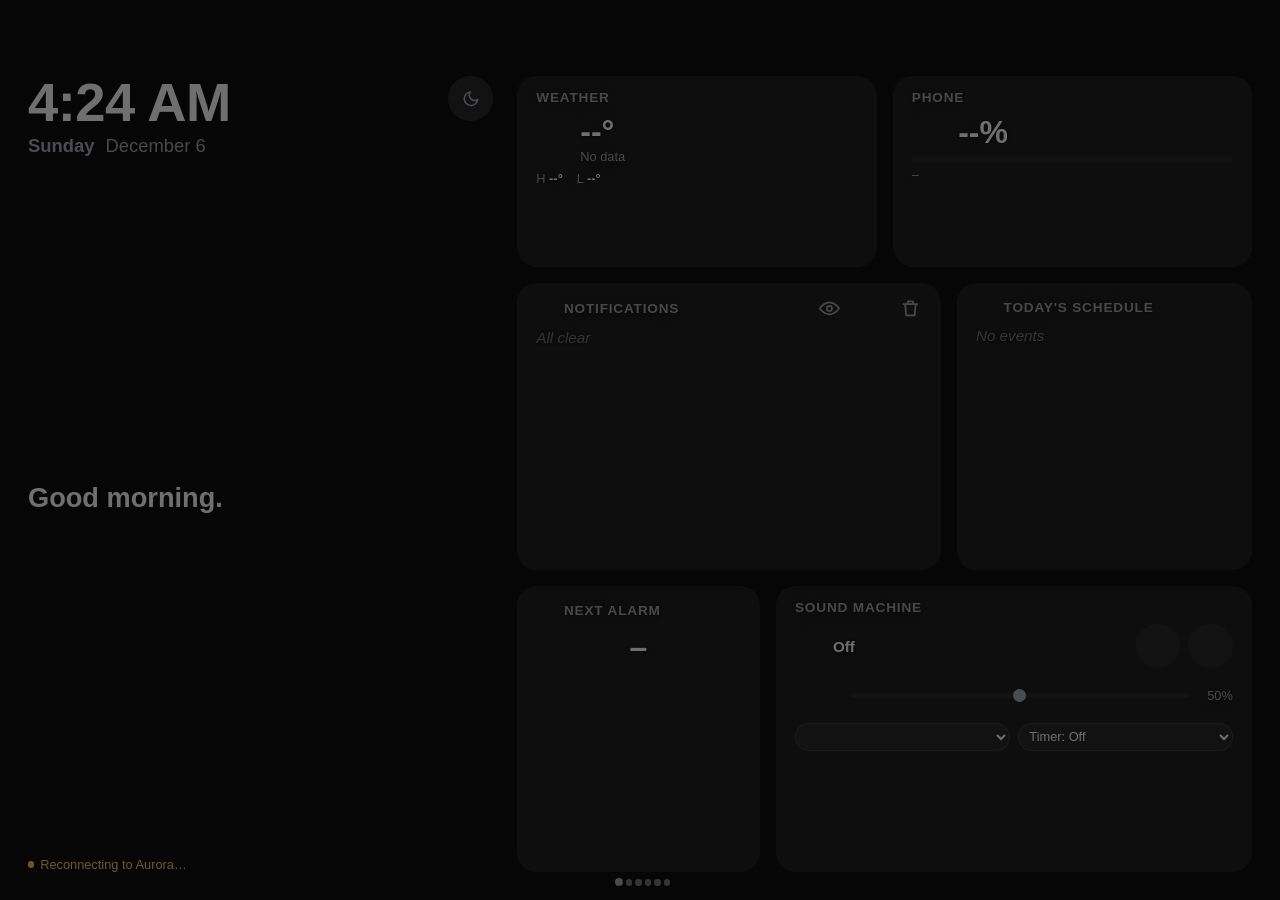
==== index.html @ 3dacd330 "Add weather background override, redesign weather animations, and dismissable severe alerts Settings" ====
<!doctype html>
<html lang="en">
<head>
  <meta charset="UTF-8" />
  <!-- Fixed kiosk display: no pinch-zoom, no accidental double-tap zoom. -->
  <meta name="viewport" content="width=device-width, initial-scale=1, maximum-scale=1, user-scalable=no" />
  <title>Aurora Dashboard</title>
  <script>
    // Applied synchronously, before the stylesheet paints anything, so a
    // saved theme choice never flashes the default look first.
    (function () {
      var theme = localStorage.getItem("echo-dashboard-theme");
      if (theme && theme !== "default") document.documentElement.dataset.theme = theme;
    })();
  </script>
  <link rel="stylesheet" href="style.css" />
</head>
<body>
  <!--
    Four swipeable pages via CSS scroll-snap (no JS needed for the swipe
    itself - the WebView's native touch scrolling handles it, which is
    both simpler and smoother than a JS-driven carousel). script.js's
    setupPager() just keeps the dot indicators in sync and lets a dot tap
    jump to a page.

    Several widgets (clock, battery, weather, notifications, schedule,
    alarm, sound controls) now appear on two pages - the compact Morning
    Overview version and a bigger dedicated-page version. Rather than a
    generic multi-target rendering abstraction, the second instance of
    each just gets an id with an "-lg" suffix, and the one render
    function per widget in script.js updates both ids. Four fixed pages
    is a small, closed set - not worth abstracting over.
  -->
  <!-- The dashboard's wallpaper (see startWallpaperRotation() in
       script.js) - behind weather-bg so its ambient animated effects
       (rain, snow, stars, ...) layer on top of it, and of every card and
       page too (see .weather-bg's z-index in style.css) - like weather
       happening on the glass in front of the whole display, not just the
       photo behind it. Cycles through the same photo library Ambient Mode
       uses; empty (no photos configured) shows nothing here at all. A dark
       scrim keeps card text legible over an arbitrary photo. -->
  <div class="wallpaper-bg" id="wallpaper-bg" aria-hidden="true">
    <div class="wallpaper-photo-layer" id="wallpaper-bg-a"></div>
    <div class="wallpaper-photo-layer" id="wallpaper-bg-b"></div>
    <div class="wallpaper-scrim"></div>
  </div>
  <div class="weather-bg" id="weather-bg" aria-hidden="true">
    <div class="weather-moon-glow"></div>
    <div class="weather-sun-glow"></div>
    <div class="weather-sun-rays"></div>
    <div class="weather-sun-flare"></div>
    <div class="weather-cloud-ceiling"></div>
    <div class="weather-cloud weather-cloud-a"></div>
    <div class="weather-cloud weather-cloud-b"></div>
    <div class="weather-cloud weather-cloud-c"></div>
    <div class="weather-fog-wash"></div>
    <div class="weather-fog-glow"></div>
    <div class="weather-fog-band weather-fog-a"></div>
    <div class="weather-fog-band weather-fog-b"></div>
    <div class="weather-fog-band weather-fog-c"></div>
    <div class="weather-fog-band weather-fog-d"></div>
    <div class="weather-rain-trickle"></div>
    <div class="weather-rain-layer weather-rain-far"></div>
    <div class="weather-rain-layer weather-rain-near"></div>
    <div class="weather-snow-layer weather-snow-far"></div>
    <div class="weather-snow-layer weather-snow-mid"></div>
    <div class="weather-snow-layer weather-snow-near"></div>
    <div class="weather-bolt weather-bolt-a"></div>
    <div class="weather-bolt weather-bolt-b"></div>
    <div class="weather-flash"></div>
    <div class="weather-stars weather-stars-a"></div>
    <div class="weather-stars weather-stars-b"></div>
    <div class="weather-stars weather-stars-c"></div>
    <div class="weather-shooting-star"></div>
    <div class="weather-condensation"></div>
  </div>
  <div class="pager" id="pager">
    <!-- Page 1: Morning Overview - the original single-page dashboard,
         unchanged except Notifications now gets more space and Alarm less
         (see .card-row/.card-notifications/.card-alarm flex-grow in
         style.css). -->
    <section class="page page-overview" id="page-overview" aria-label="Morning Overview">
      <div class="severe-alert-banner hidden" id="severe-alert-banner" role="alert">
        <span class="icon-slot small" id="severe-alert-icon" aria-hidden="true"></span>
        <div class="severe-alert-text">
          <div class="severe-alert-event" id="severe-alert-event"></div>
          <div class="severe-alert-headline" id="severe-alert-headline"></div>
        </div>
        <button class="severe-alert-dismiss" id="severe-alert-dismiss" type="button" aria-label="Dismiss alert">&times;</button>
      </div>
      <div class="sticky-note-banner hidden" id="sticky-note-banner">
        <span class="icon-slot small" id="sticky-note-icon" aria-hidden="true"></span>
        <span class="sticky-note-text" id="sticky-note-text"></span>
        <button class="sticky-note-dismiss" id="sticky-note-dismiss" type="button" aria-label="Dismiss note">&times;</button>
      </div>
      <section class="hero-panel">
        <button class="icon-button bedside-trigger-btn" id="bedside-trigger-btn" type="button" aria-label="Enter Bedside Mode">
          <span class="icon-slot" id="bedside-trigger-icon" aria-hidden="true"></span>
        </button>
        <header class="clock-panel">
          <div class="clock-time" id="clock-time" aria-live="off">--:--</div>
          <div class="clock-date">
            <span class="clock-weekday" id="clock-weekday">-</span>
            <span class="clock-monthday" id="clock-monthday">-</span>
          </div>
        </header>

        <div class="briefing" id="briefing">
          <p class="briefing-greeting" id="briefing-greeting">Good morning.</p>
          <p class="briefing-line" id="briefing-weather"></p>
          <p class="briefing-line" id="briefing-summary"></p>
        </div>

        <div class="status-line" id="status-line">
          <span class="dot" aria-hidden="true"></span>
          <span id="status-text"></span>
        </div>

        <div class="battery-warning hidden" id="battery-warning" role="alert">
          <span class="icon-slot small" id="battery-warning-icon" aria-hidden="true"></span>
          <span id="battery-warning-text"></span>
        </div>
      </section>

      <!--
        The six cards below are direct children of .card-grid, not wrapped
        in .card-row divs - script.js's applyTileLayout() builds the row
        wrappers dynamically at runtime (grouping visible tiles two per
        row, in the order/sizes Aurora reports in /dashboard's "layout"
        field), since that's now customizable from the phone app rather
        than fixed. See TILE_DOM_ID/TILE_SIZE_WEIGHT in script.js.
      -->
      <main class="card-grid">
        <section class="card card-weather" id="card-weather" aria-label="Weather">
          <h2 class="card-title">Weather</h2>
          <div class="card-body">
            <span class="icon-slot" id="weather-icon" aria-hidden="true"></span>
            <div class="weather-readout">
              <div class="weather-temp" id="weather-temp">--°</div>
              <div class="weather-condition" id="weather-condition">No data</div>
            </div>
            <div class="weather-range">
              <span>H <b id="weather-high">--°</b></span>
              <span>L <b id="weather-low">--°</b></span>
            </div>
            <div class="weather-rain hidden" id="weather-rain">
              <span class="icon-slot small" id="weather-rain-icon" aria-hidden="true"></span>
              <span id="weather-rain-text"></span>
            </div>
          </div>
        </section>

        <section class="card card-phone" id="card-phone" aria-label="Phone">
          <h2 class="card-title">Phone</h2>
          <div class="card-body">
            <div class="phone-battery">
              <span class="icon-slot" id="phone-battery-icon" aria-hidden="true"></span>
              <span id="phone-battery-level">--%</span>
            </div>
            <div class="battery-fill-track">
              <div class="battery-fill-bar" id="phone-battery-fill"></div>
            </div>
            <div class="phone-charging" id="phone-charging">–</div>
            <div class="phone-charging-eta hidden" id="phone-charging-eta"></div>
          </div>
        </section>

        <section class="card card-notifications" id="card-notifications" aria-label="Notifications">
          <h2 class="card-title">
            <span class="icon-slot small" id="notifications-title-icon" aria-hidden="true"></span>
            Notifications
            <button class="notif-clear-btn" id="dnd-toggle-btn" type="button" aria-label="Toggle Do Not Disturb" aria-pressed="false">
              <span class="icon-slot small" id="dnd-toggle-icon" aria-hidden="true"></span>
            </button>
            <button class="notif-clear-btn" id="privacy-toggle-btn" type="button" aria-label="Toggle notification preview privacy" aria-pressed="false">
              <span class="icon-slot small" id="privacy-toggle-icon" aria-hidden="true"></span>
            </button>
            <button class="notif-clear-btn" id="notif-clear-btn" type="button" aria-label="Clear all notifications">
              <span class="icon-slot small" id="notif-clear-icon" aria-hidden="true"></span>
            </button>
          </h2>
          <ul class="notif-list" id="notif-list">
            <li class="notif-empty">All clear</li>
          </ul>
        </section>

        <section class="card card-schedule" id="card-schedule" aria-label="Schedule">
          <h2 class="card-title">
            <span class="icon-slot small" id="schedule-title-icon" aria-hidden="true"></span>
            <span id="schedule-title-text">Today's Schedule</span>
          </h2>
          <ul class="schedule-list" id="schedule-list">
            <li class="schedule-empty">No events</li>
          </ul>
        </section>

        <section class="card card-alarm" id="card-alarm" aria-label="Next Alarm">
          <h2 class="card-title">
            <span class="icon-slot small" id="alarm-title-icon" aria-hidden="true"></span>
            Next Alarm
          </h2>
          <div class="card-body">
            <div class="alarm-time" id="alarm-time">–</div>
          </div>
        </section>

        <section class="card card-sound" id="card-sound" aria-label="Sound Machine">
          <h2 class="card-title">Sound Machine</h2>
          <div class="card-body">
            <div class="sound-current">
              <span class="icon-slot" id="sound-icon" aria-hidden="true"></span>
              <span id="sound-name" class="sound-name">Off</span>
              <div class="sound-controls">
                <button class="icon-button" id="sound-play-pause" type="button" aria-label="Play">
                  <span class="icon-slot" id="sound-play-pause-icon" aria-hidden="true"></span>
                </button>
                <button class="icon-button" id="sound-stop" type="button" aria-label="Stop">
                  <span class="icon-slot" id="sound-stop-icon" aria-hidden="true"></span>
                </button>
              </div>
            </div>

            <div class="sound-row">
              <button class="icon-button icon-button-small" id="sound-mute" type="button" aria-label="Mute">
                <span class="icon-slot small" id="volume-icon" aria-hidden="true"></span>
              </button>
              <input type="range" id="sound-volume" class="sound-volume" min="0" max="100" value="50" aria-label="Volume" />
              <span class="sound-volume-label" id="sound-volume-label">50%</span>
            </div>

            <div class="sound-row">
              <select class="sound-select" id="sound-picker" aria-label="Choose sound"></select>
              <select class="sound-select" id="timer-picker" aria-label="Sleep timer">
                <option value="off">Timer: Off</option>
                <option value="15">Timer: 15m</option>
                <option value="30">Timer: 30m</option>
                <option value="45">Timer: 45m</option>
                <option value="60">Timer: 1h</option>
                <option value="120">Timer: 2h</option>
                <option value="untilAlarm">Timer: Alarm</option>
              </select>
            </div>
          </div>
        </section>
      </main>
    </section>

    <!-- Page 2: Phone - a bigger, dedicated battery readout plus the full
         notifications list with more room to breathe than the compact
         Morning Overview card. -->
    <section class="page page-phone" id="page-phone" aria-label="Phone">
      <div class="page-body-split">
        <div class="hero-tile">
          <span class="icon-slot xlarge" id="phone-battery-icon-lg" aria-hidden="true"></span>
          <div class="hero-value" id="phone-battery-level-lg">--%</div>
          <div class="battery-fill-track battery-fill-track-lg">
            <div class="battery-fill-bar" id="phone-battery-fill-lg"></div>
          </div>
          <div class="hero-caption" id="phone-charging-lg">–</div>
          <div class="phone-charging-eta hidden" id="phone-charging-eta-lg"></div>
        </div>

        <section class="panel panel-notifications" aria-label="Notifications">
          <h2 class="panel-title">
            <span class="icon-slot small" id="notifications-title-icon-lg" aria-hidden="true"></span>
            Notifications
            <button class="notif-clear-btn" id="dnd-toggle-btn-lg" type="button" aria-label="Toggle Do Not Disturb" aria-pressed="false">
              <span class="icon-slot small" id="dnd-toggle-icon-lg" aria-hidden="true"></span>
            </button>
            <button class="notif-clear-btn" id="privacy-toggle-btn-lg" type="button" aria-label="Toggle notification preview privacy" aria-pressed="false">
              <span class="icon-slot small" id="privacy-toggle-icon-lg" aria-hidden="true"></span>
            </button>
            <button class="notif-clear-btn" id="notif-clear-btn-lg" type="button" aria-label="Clear all notifications">
              <span class="icon-slot small" id="notif-clear-icon-lg" aria-hidden="true"></span>
            </button>
          </h2>
          <ul class="notif-list notif-list-lg" id="notif-list-lg">
            <li class="notif-empty">All clear</li>
          </ul>
        </section>
      </div>
    </section>

    <!-- Page 3: Daily Info - a bigger weather readout plus the full
         schedule list. -->
    <section class="page page-daily" id="page-daily" aria-label="Daily Info">
      <div class="severe-alert-banner hidden" id="severe-alert-banner-lg" role="alert">
        <span class="icon-slot small" id="severe-alert-icon-lg" aria-hidden="true"></span>
        <div class="severe-alert-text">
          <div class="severe-alert-event" id="severe-alert-event-lg"></div>
          <div class="severe-alert-headline" id="severe-alert-headline-lg"></div>
        </div>
        <button class="severe-alert-dismiss" id="severe-alert-dismiss-lg" type="button" aria-label="Dismiss alert">&times;</button>
      </div>
      <div class="forecast-strip hidden" id="forecast-strip" aria-label="Daily forecast"></div>
      <div class="page-body-split">
        <div class="hero-tile">
          <span class="icon-slot xlarge" id="weather-icon-lg" aria-hidden="true"></span>
          <div class="hero-value" id="weather-temp-lg">--°</div>
          <div class="hero-caption" id="weather-condition-lg">No data</div>
          <div class="weather-range-lg">
            <span>H <b id="weather-high-lg">--°</b></span>
            <span>L <b id="weather-low-lg">--°</b></span>
          </div>
          <div class="weather-range-lg" id="weather-sun-lg">
            <span>Sunrise <b id="weather-sunrise-lg">--:--</b></span>
            <span>Sunset <b id="weather-sunset-lg">--:--</b></span>
          </div>
          <div class="weather-rain-lg hidden" id="weather-rain-lg">
            <span class="icon-slot small" id="weather-rain-icon-lg" aria-hidden="true"></span>
            <span id="weather-rain-text-lg"></span>
          </div>
          <div class="weather-aqi-lg hidden" id="weather-aqi-lg">
            <span class="icon-slot small" id="weather-aqi-icon-lg" aria-hidden="true"></span>
            <span id="weather-aqi-text-lg"></span>
          </div>
          <div class="weather-details-lg hidden" id="weather-details-lg"></div>
        </div>

        <section class="panel panel-radar hidden" id="panel-radar" aria-label="Radar">
          <h2 class="panel-title">
            <span class="icon-slot small" id="radar-title-icon" aria-hidden="true"></span>
            Radar
          </h2>
          <img class="radar-image" id="radar-image" alt="Weather radar loop" />
        </section>

        <section class="panel panel-schedule" aria-label="Schedule">
          <h2 class="panel-title">
            <span class="icon-slot small" id="schedule-title-icon-lg" aria-hidden="true"></span>
            <span id="schedule-title-text-lg">Today's Schedule</span>
          </h2>
          <ul class="schedule-list schedule-list-lg" id="schedule-list-lg">
            <li class="schedule-empty">No events</li>
          </ul>
        </section>
      </div>
    </section>

    <!-- Page 4: Clock, Alarm, Sound Machine - the bedside-facing page.
         Clock is the most prominent element on the whole dashboard here;
         Alarm rides along as a small line right under the date (the most
         natural companion to "what time is it"); Sound Machine gets a
         bigger version of the same controls from the Overview card, sized
         for easy, confident taps from bed. -->
    <section class="page page-clock" id="page-clock" aria-label="Clock and Sound Machine">
      <header class="clock-page-top">
        <div class="clock-time-huge" id="clock-time-lg" aria-live="off">--:--</div>
        <div class="clock-date">
          <span class="clock-weekday" id="clock-weekday-lg">-</span>
          <span class="clock-monthday" id="clock-monthday-lg">-</span>
        </div>
        <div class="alarm-inline" id="alarm-inline">
          <span class="icon-slot small" id="alarm-title-icon-lg" aria-hidden="true"></span>
          <span id="alarm-time-lg">–</span>
        </div>
      </header>

      <section class="sound-panel-lg" aria-label="Sound Machine">
        <div class="sound-current sound-current-lg">
          <span class="icon-slot" id="sound-icon-lg" aria-hidden="true"></span>
          <span id="sound-name-lg" class="sound-name">Off</span>
          <div class="sound-controls">
            <button class="icon-button icon-button-lg" id="sound-play-pause-lg" type="button" aria-label="Play">
              <span class="icon-slot" id="sound-play-pause-icon-lg" aria-hidden="true"></span>
            </button>
            <button class="icon-button icon-button-lg" id="sound-stop-lg" type="button" aria-label="Stop">
              <span class="icon-slot" id="sound-stop-icon-lg" aria-hidden="true"></span>
            </button>
          </div>
        </div>

        <div class="sound-row sound-row-lg">
          <button class="icon-button icon-button-small" id="sound-mute-lg" type="button" aria-label="Mute">
            <span class="icon-slot small" id="volume-icon-lg" aria-hidden="true"></span>
          </button>
          <input type="range" id="sound-volume-lg" class="sound-volume sound-volume-lg" min="0" max="100" value="50" aria-label="Volume" />
          <span class="sound-volume-label" id="sound-volume-label-lg">50%</span>
        </div>

        <div class="sound-row sound-row-lg">
          <select class="sound-select sound-select-lg" id="sound-picker-lg" aria-label="Choose sound"></select>
          <select class="sound-select sound-select-lg" id="timer-picker-lg" aria-label="Sleep timer">
            <option value="off">Timer: Off</option>
            <option value="15">Timer: 15m</option>
            <option value="30">Timer: 30m</option>
            <option value="45">Timer: 45m</option>
            <option value="60">Timer: 1h</option>
            <option value="120">Timer: 2h</option>
            <option value="untilAlarm">Timer: Alarm</option>
          </select>
        </div>

        <div class="sound-recent hidden" id="sound-recent" aria-label="Recently played sounds"></div>
      </section>
    </section>

    <!-- Page 5: Wake Alarms - Aurora's own alarm clock, not the phone's.
         Rings right here on the Echo Show (see the full-screen ringing
         overlay below, outside the pager so it can cover any page). -->
    <section class="page page-alarms" id="page-alarms" aria-label="Wake Alarms">
      <h2 class="alarms-page-title">
        <span class="icon-slot" id="wakealarms-title-icon" aria-hidden="true"></span>
        Wake Alarms
      </h2>

      <div class="wakealarm-default-sound-row">
        <span class="wakealarm-default-sound-label">Default alarm sound</span>
        <select class="sound-select" id="wakealarm-default-sound-picker" aria-label="Default alarm sound"></select>
      </div>

      <ul class="wakealarm-list" id="wakealarm-list">
        <li class="wakealarm-empty">No alarms set</li>
      </ul>

      <div class="wakealarm-form">
        <div class="wakealarm-form-row">
          <input type="text" id="wakealarm-label-input" class="wakealarm-label-input" placeholder="Label (optional)" autocomplete="off" aria-label="Alarm label" />
        </div>
        <div class="wakealarm-form-row">
          <input type="time" id="wakealarm-time-input" class="wakealarm-time-input" aria-label="Alarm time" />
          <select class="sound-select" id="wakealarm-sound-picker" aria-label="Alarm sound"></select>
        </div>
        <div class="wakealarm-form-row">
          <div class="wakealarm-days" id="wakealarm-days" role="group" aria-label="Repeat on"></div>
          <button class="icon-button" id="wakealarm-add-btn" type="button" aria-label="Add alarm">
            <span class="icon-slot" id="wakealarm-add-icon" aria-hidden="true"></span>
          </button>
        </div>
      </div>
    </section>

    <!-- Page 6: Settings - just the theme picker for now. One shared
         layout/JS underneath every theme (see the [data-theme] blocks at
         the end of style.css) - each swatch just swaps CSS variables and
         a handful of signature rules, nothing here or in script.js
         branches per theme. -->
    <section class="page page-settings" id="page-settings" aria-label="Settings">
      <div class="settings-section">
        <h2 class="settings-title">Profile</h2>
        <div class="settings-text-row">
          <span class="settings-text-label">Name</span>
          <input type="text" id="settings-name-input" class="settings-text-input" placeholder="Your name" autocomplete="off" aria-label="Your name" />
        </div>
        <div class="settings-text-row">
          <span class="settings-text-label">Note</span>
          <input type="text" id="settings-note-input" class="settings-text-input" placeholder="Reminder shown on Overview" autocomplete="off" aria-label="Sticky note reminder" />
        </div>
      </div>

      <div class="settings-section">
        <h2 class="settings-title">Notifications</h2>
        <div class="settings-app-list" id="settings-app-list"></div>
      </div>

      <div class="settings-section">
        <h2 class="settings-title">Wallpaper</h2>
        <div class="settings-segmented" id="wallpaper-mode-segmented" role="radiogroup" aria-label="Wallpaper mode">
          <button class="settings-segment" type="button" data-mode="rotating">Rotate</button>
          <button class="settings-segment" type="button" data-mode="single">Single</button>
          <button class="settings-segment" type="button" data-mode="scheduled">Schedule</button>
        </div>
        <div class="settings-photo-grid" id="wallpaper-photo-grid"></div>
        <div class="settings-schedule-add-row hidden" id="wallpaper-schedule-add-row">
          <input type="time" id="wallpaper-schedule-time" class="settings-text-input" aria-label="Time for scheduled photo" />
          <button class="settings-add-btn" type="button" id="wallpaper-schedule-add-btn">Add</button>
        </div>
        <div class="settings-schedule-list hidden" id="wallpaper-schedule-list"></div>
      </div>

      <div class="settings-section">
        <h2 class="settings-title">Dashboard Layout</h2>
        <div class="settings-layout-list" id="settings-layout-list"></div>
      </div>

      <div class="settings-section">
        <h2 class="settings-title">Display</h2>
        <div class="dim-offset-row">
          <span class="dim-offset-label">Dim schedule</span>
          <input type="range" id="dim-offset-slider" class="dim-offset-slider" min="-120" max="120" step="15" value="0" aria-label="Shift auto-dim schedule earlier or later" />
          <span class="dim-offset-value" id="dim-offset-value">On time</span>
        </div>
        <div class="dim-offset-row">
          <span class="dim-offset-label">Dim intensity</span>
          <input type="range" id="dim-intensity-slider" class="dim-offset-slider" min="10" max="90" step="5" value="45" aria-label="How dark the display gets at night" />
          <span class="dim-offset-value" id="dim-intensity-value">45%</span>
        </div>
        <div class="settings-text-row">
          <span class="settings-text-label">Clock format</span>
          <div class="settings-segmented settings-segmented-inline" id="clock-format-segmented" role="radiogroup" aria-label="Clock format">
            <button class="settings-segment" type="button" data-format="12h">12-hour</button>
            <button class="settings-segment" type="button" data-format="24h">24-hour</button>
          </div>
        </div>
        <div class="settings-text-row">
          <span class="settings-text-label">Temperature</span>
          <div class="settings-segmented settings-segmented-inline" id="temp-unit-segmented" role="radiogroup" aria-label="Temperature unit">
            <button class="settings-segment" type="button" data-unit="F">&deg;F</button>
            <button class="settings-segment" type="button" data-unit="C">&deg;C</button>
          </div>
        </div>
      </div>

      <div class="settings-section">
        <h2 class="settings-title">Weather Background</h2>
        <div class="settings-text-hint">Override the animated background - on demand or on a daily schedule. Auto follows the real weather.</div>
        <div class="weatherbg-effect-grid" id="weatherbg-effect-grid" role="radiogroup" aria-label="Weather background effect">
          <button class="weatherbg-effect-btn" type="button" data-effect="auto">Auto</button>
          <button class="weatherbg-effect-btn" type="button" data-effect="sunny">Sunny</button>
          <button class="weatherbg-effect-btn" type="button" data-effect="partlycloudy">Partly Cloudy</button>
          <button class="weatherbg-effect-btn" type="button" data-effect="clouds">Overcast</button>
          <button class="weatherbg-effect-btn" type="button" data-effect="fog">Fog</button>
          <button class="weatherbg-effect-btn" type="button" data-effect="rain">Rain</button>
          <button class="weatherbg-effect-btn" type="button" data-effect="snow">Snow</button>
          <button class="weatherbg-effect-btn" type="button" data-effect="storm">Storm</button>
          <button class="weatherbg-effect-btn" type="button" data-effect="night">Night</button>
        </div>
        <div class="settings-text-row">
          <span class="settings-text-label">Duration</span>
          <select id="weatherbg-duration-select" class="settings-select" aria-label="Weather background override duration">
            <option value="15">15 min</option>
            <option value="30">30 min</option>
            <option value="60" selected>1 hour</option>
            <option value="120">2 hours</option>
            <option value="240">4 hours</option>
            <option value="restofday">Rest of day</option>
            <option value="indefinite">Indefinite</option>
          </select>
        </div>
        <div class="settings-schedule-add-row" id="weatherbg-activate-row">
          <button class="settings-add-btn" type="button" id="weatherbg-activate-btn">Activate now</button>
          <button class="settings-add-btn settings-btn-secondary hidden" type="button" id="weatherbg-stop-btn">Stop override</button>
        </div>
        <div class="settings-text-hint hidden" id="weatherbg-active-hint"></div>
        <div class="settings-schedule-add-row">
          <input type="time" id="weatherbg-schedule-time" class="settings-text-input" aria-label="Time to start scheduled weather background" />
          <button class="settings-add-btn" type="button" id="weatherbg-schedule-add-btn">Schedule</button>
        </div>
        <div class="settings-schedule-list" id="weatherbg-schedule-list"></div>
      </div>

      <div class="settings-section">
        <h2 class="settings-title">Ambient Mode</h2>
        <div class="settings-text-row">
          <span class="settings-text-label">Idle timeout</span>
          <select id="settings-ambient-timeout" class="settings-select" aria-label="Ambient Mode idle timeout">
            <option value="5">5 minutes</option>
            <option value="10">10 minutes</option>
            <option value="15">15 minutes</option>
            <option value="30">30 minutes</option>
            <option value="60">60 minutes</option>
          </select>
        </div>
      </div>

      <div class="settings-section">
        <h2 class="settings-title">Bedside Mode</h2>
        <div class="settings-text-row">
          <span class="settings-text-label">Enter automatically</span>
          <button class="settings-switch" id="auto-bedside-toggle" role="switch" aria-checked="false" aria-label="Enter Bedside Mode automatically"></button>
        </div>
        <div class="settings-text-row">
          <span class="settings-text-label">At</span>
          <input type="time" id="auto-bedside-time" class="wakealarm-time-input" aria-label="Automatic Bedside Mode time" />
        </div>
        <div class="settings-text-row">
          <span class="settings-text-label">Play sound automatically</span>
          <button class="settings-switch" id="bedside-auto-sound-toggle" role="switch" aria-checked="true" aria-label="Automatically start the Sound Machine when entering Bedside Mode"></button>
        </div>
      </div>

      <div class="settings-section">
        <h2 class="settings-title">Home Network</h2>
        <div class="settings-text-row">
          <span class="settings-text-label">Subnet</span>
          <input type="text" id="settings-network-input" class="settings-text-input" placeholder="192.168.1" inputmode="decimal" autocomplete="off" aria-label="Home network subnet prefix" />
        </div>
        <div class="settings-text-hint">Aurora only runs its dashboard server on this network, e.g. 192.168.1</div>
      </div>

      <div class="settings-section">
        <h2 class="settings-title">Theme</h2>
        <div class="theme-grid" id="theme-grid">
          <button class="theme-swatch" data-theme-value="default" aria-label="Default theme">
            <span class="theme-swatch-preview" style="background: linear-gradient(135deg, #000000, #9aa5b1)"></span>
            <span class="theme-swatch-label">Default</span>
          </button>
          <button class="theme-swatch" data-theme-value="materialyou" aria-label="Material You theme">
            <span class="theme-swatch-preview" style="background: linear-gradient(135deg, #1c1b1f, #d0bcff)"></span>
            <span class="theme-swatch-label">Material You</span>
          </button>
          <button class="theme-swatch" data-theme-value="nothingos" aria-label="Nothing OS theme">
            <span class="theme-swatch-preview" style="background: linear-gradient(135deg, #000000, #d1223b)"></span>
            <span class="theme-swatch-label">Nothing OS</span>
          </button>
          <button class="theme-swatch" data-theme-value="pixel" aria-label="Pixel theme">
            <span class="theme-swatch-preview" style="background: linear-gradient(135deg, #131314, #8ab4f8)"></span>
            <span class="theme-swatch-label">Pixel</span>
          </button>
          <button class="theme-swatch" data-theme-value="retrocrt" aria-label="Retro CRT theme">
            <span class="theme-swatch-preview" style="background: linear-gradient(135deg, #020a02, #33ff66)"></span>
            <span class="theme-swatch-label">Retro CRT</span>
          </button>
          <button class="theme-swatch" data-theme-value="oledminimal" aria-label="OLED Minimal theme">
            <span class="theme-swatch-preview" style="background: linear-gradient(135deg, #000000, #e0e0e0)"></span>
            <span class="theme-swatch-label">OLED Minimal</span>
          </button>
          <button class="theme-swatch" data-theme-value="catppuccin" aria-label="Catppuccin theme">
            <span class="theme-swatch-preview" style="background: linear-gradient(135deg, #1e1e2e, #cba6f7)"></span>
            <span class="theme-swatch-label">Catppuccin</span>
          </button>
          <button class="theme-swatch" data-theme-value="nord" aria-label="Nord theme">
            <span class="theme-swatch-preview" style="background: linear-gradient(135deg, #2e3440, #88c0d0)"></span>
            <span class="theme-swatch-label">Nord</span>
          </button>
          <button class="theme-swatch" data-theme-value="gruvbox" aria-label="Gruvbox theme">
            <span class="theme-swatch-preview" style="background: linear-gradient(135deg, #282828, #fe8019)"></span>
            <span class="theme-swatch-label">Gruvbox</span>
          </button>
        </div>
      </div>
    </section>
  </div>

  <nav class="page-dots" id="page-dots" aria-label="Dashboard pages">
    <button class="page-dot" data-page="0" aria-label="Morning Overview"></button>
    <button class="page-dot" data-page="1" aria-label="Phone"></button>
    <button class="page-dot" data-page="2" aria-label="Daily Info"></button>
    <button class="page-dot" data-page="3" aria-label="Clock and Sound Machine"></button>
    <button class="page-dot" data-page="4" aria-label="Wake Alarms"></button>
    <button class="page-dot" data-page="5" aria-label="Settings"></button>
  </nav>

  <!-- Outside the pager so it covers whichever page is active when an
       alarm fires - see reconcileWakeAlarm() in script.js. -->
  <div class="alarm-ringing-overlay hidden" id="alarm-ringing-overlay" role="alertdialog" aria-label="Alarm ringing">
    <span class="icon-slot xlarge alarm-ringing-icon" id="alarm-ringing-icon" aria-hidden="true"></span>
    <div class="alarm-ringing-time" id="alarm-ringing-time">--:--</div>
    <div class="alarm-ringing-label" id="alarm-ringing-label"></div>
    <div class="alarm-ringing-actions">
      <div class="alarm-snooze-group">
        <button class="alarm-action-btn alarm-snooze-btn" id="alarm-snooze-btn" type="button">Snooze</button>
        <select class="alarm-snooze-duration" id="alarm-snooze-duration" aria-label="Snooze duration">
          <option value="5">5m</option>
          <option value="9">9m</option>
          <option value="10">10m</option>
          <option value="15">15m</option>
          <option value="20">20m</option>
        </select>
      </div>
      <button class="alarm-action-btn alarm-dismiss-btn" id="alarm-dismiss-btn" type="button">Dismiss</button>
    </div>
  </div>

  <!-- Bedside Mode - outside the pager (like the alarm overlay above) since
       it's a special summoned view, not one more page to swipe to. See
       enterBedsideMode()/exitBedsideMode() in script.js. -->
  <div class="bedside-overlay hidden" id="bedside-overlay" aria-label="Bedside Mode">
    <button class="icon-button bedside-exit-btn" id="bedside-exit-btn" type="button" aria-label="Exit Bedside Mode">
      <span class="icon-slot" id="bedside-exit-icon" aria-hidden="true"></span>
    </button>

    <div class="bedside-top">
      <div class="alarm-inline" id="alarm-inline-bedside">
        <span class="icon-slot small" id="alarm-title-icon-bedside" aria-hidden="true"></span>
        <span id="alarm-time-bedside">–</span>
      </div>
      <div class="bedside-tomorrow" id="bedside-tomorrow"></div>
      <div class="battery-warning hidden" id="bedside-battery-nudge" role="alert">
        <span class="icon-slot small" id="bedside-battery-nudge-icon" aria-hidden="true"></span>
        <span id="bedside-battery-nudge-text"></span>
      </div>
    </div>

    <div class="bedside-clock">
      <div class="clock-time-huge" id="clock-time-bedside" aria-live="off">--:--</div>
      <div class="clock-date">
        <span class="clock-weekday" id="clock-weekday-bedside">-</span>
        <span class="clock-monthday" id="clock-monthday-bedside">-</span>
      </div>
    </div>

    <section class="sound-panel-lg bedside-sound-panel" aria-label="Sound Machine">
      <div class="sound-row sound-row-lg">
        <span class="icon-slot small" id="bedside-brightness-icon" aria-hidden="true"></span>
        <input
          type="range"
          id="bedside-brightness-slider"
          class="sound-volume sound-volume-lg"
          min="10"
          max="100"
          step="5"
          value="50"
          aria-label="Brightness"
        />
        <span class="sound-volume-label" id="bedside-brightness-label">50%</span>
      </div>

      <div class="sound-current sound-current-lg">
        <span class="icon-slot" id="sound-icon-bedside" aria-hidden="true"></span>
        <span id="sound-name-bedside" class="sound-name">Off</span>
        <div class="sound-controls">
          <button class="icon-button icon-button-lg" id="sound-play-pause-bedside" type="button" aria-label="Play">
            <span class="icon-slot" id="sound-play-pause-icon-bedside" aria-hidden="true"></span>
          </button>
          <button class="icon-button icon-button-lg" id="sound-stop-bedside" type="button" aria-label="Stop">
            <span class="icon-slot" id="sound-stop-icon-bedside" aria-hidden="true"></span>
          </button>
        </div>
      </div>

      <div class="sound-row sound-row-lg">
        <button class="icon-button icon-button-small" id="sound-mute-bedside" type="button" aria-label="Mute">
          <span class="icon-slot small" id="volume-icon-bedside" aria-hidden="true"></span>
        </button>
        <input type="range" id="sound-volume-bedside" class="sound-volume sound-volume-lg" min="0" max="100" value="50" aria-label="Volume" />
        <span class="sound-volume-label" id="sound-volume-label-bedside">50%</span>
      </div>

      <div class="sound-row sound-row-lg">
        <select class="sound-select sound-select-lg" id="sound-picker-bedside" aria-label="Choose sound"></select>
        <select class="sound-select sound-select-lg" id="timer-picker-bedside" aria-label="Sleep timer">
          <option value="off">Timer: Off</option>
          <option value="15">Timer: 15m</option>
          <option value="30">Timer: 30m</option>
          <option value="45">Timer: 45m</option>
          <option value="60">Timer: 1h</option>
          <option value="120">Timer: 2h</option>
          <option value="untilAlarm">Timer: Alarm</option>
        </select>
      </div>
    </section>
  </div>

  <!-- Ambient Mode - a screensaver-style idle view (see setupAmbientMode()
       in script.js): huge clock, tiny weather, very dim, photos cycling
       with a slow crossfade (or a twinkling starfield if none are
       configured yet). Any touch exits it. -->
  <div class="ambient-overlay hidden" id="ambient-overlay" aria-label="Ambient Mode">
    <div class="ambient-photo-layer" id="ambient-photo-a"></div>
    <div class="ambient-photo-layer" id="ambient-photo-b"></div>
    <div class="ambient-starfield" id="ambient-starfield"></div>

    <div class="ambient-content">
      <div class="ambient-clock" id="clock-time-ambient">--:--</div>
      <div class="ambient-weather" id="ambient-weather"></div>
      <div class="ambient-moon" id="ambient-moon"></div>
    </div>
  </div>

  <script src="script.js"></script>
</body>
</html>
---- style.css ----
/* ==========================================================================
   Aurora Dashboard - stylesheet
   Primary target: Amazon Echo Show 5 (1st gen), 960x480 landscape, kiosk
   Chrome/WebView. Sizing uses clamp()/vw/vh throughout instead of fixed
   pixel values so the same layout scales sensibly on other screens too.

   Layout insight: the panel is wide (2:1), not tall - a two-column
   hero+cards layout uses that far better than stacking everything
   vertically into 480px of height. See .dashboard below.
   ========================================================================== */

:root {
  /* Every theme here is dark (see the [data-theme=...] blocks below) -
     without this, native form control internals that this stylesheet
     can't directly color (the wakealarm-time-input's "--:-- --" digits/
     AM-PM segment, in particular) fall back to the WebView's own default
     light-mode palette and render as black-on-black against this app's
     dark backgrounds - invisible, not just low-contrast. */
  color-scheme: dark;

  /* True black background: OLED-friendly, and reads as "premium display"
     even on the Echo Show's LCD panel. Surfaces sit a little above it,
     Material dark-theme style, so cards read as distinct elevated layers. */
  --bg: #000000;
  --surface: #121212;
  --surface-elevated: #1c1c1e;

  --text-primary: #f5f5f5;
  --text-secondary: #9a9a9a;
  --text-tertiary: #6b6b6b;

  /* Dynamic accent, set by script.js from the current weather condition:
     warm for clear skies, gray for cloud, blue for rain/snow/storms.
     This default is the "gray" tone, shown until the first successful
     weather fetch. */
  --accent: #9aa5b1;
  --accent-warm: #ffb74d;
  --accent-gray: #9aa5b1;
  --accent-blue: #5b9bf0;

  --accent-reconnecting: #ffb74d;
  --accent-danger: #ff6b6b;

  --divider: rgba(255, 255, 255, 0.08);
  --shadow: 0 8px 24px rgba(0, 0, 0, 0.55);

  --radius-lg: 1.25rem;
  --radius-md: 0.85rem;

  /* A restrained type scale (v1.1: "better typography") instead of ad-hoc
     clamp() per element - each size below is used for exactly one job. */
  --fs-clock: clamp(2.1rem, 8.5vw, 3.4rem);
  --fs-clock-huge: clamp(3.2rem, 15vw, 6rem);
  --fs-greeting: clamp(1.25rem, 2.6vw, 1.7rem);
  --fs-briefing: clamp(0.92rem, 1.7vw, 1.1rem);
  --fs-display: clamp(1.4rem, 2.8vw, 2rem);
  --fs-hero: clamp(2.6rem, 8vw, 4.2rem);
  --fs-title: clamp(0.72rem, 1.3vw, 0.85rem);
  --fs-body: clamp(0.8rem, 1.5vw, 0.95rem);
  --fs-body-lg: clamp(0.95rem, 1.9vw, 1.2rem);
  --fs-caption: clamp(0.68rem, 1.2vw, 0.8rem);
  --fs-caption-lg: clamp(0.8rem, 1.5vw, 1rem);

  --page-padding: clamp(0.75rem, 2.2vw, 1.75rem);

  --transition-color: 500ms ease;
  --transition-fast: 200ms ease;

  /* System font stack, not a webfont: the Echo Show may have no internet
     route to Aurora (let alone a font CDN) for long stretches, and this
     is meant to be fully self-contained static files. Roboto is the
     system font on stock Android/LineageOS, so this renders as intended
     there with zero network dependency. */
  --font: -apple-system, BlinkMacSystemFont, "Segoe UI", Roboto,
    "Helvetica Neue", Arial, sans-serif;
}

/* ---- Reset / base ------------------------------------------------------ */

* {
  box-sizing: border-box;
  /* Kiosk touchscreen, not a browser tab - the WebView's default blue
     flash on tap reads as a broken link, not a button press. */
  -webkit-tap-highlight-color: transparent;
}

html,
body {
  margin: 0;
  padding: 0;
  width: 100%;
  height: 100%;
  background: var(--bg);
  overflow: hidden; /* kiosk display: no scrollbars on the primary target */
}

body {
  font-family: var(--font);
  color: var(--text-primary);
  -webkit-user-select: none;
  user-select: none; /* this is a display, not a document */
  filter: brightness(1);
  transition: filter 3s ease;
  /* Same reasoning as .ambient-clock-panel's own text-shadow below: the
     clock, greeting, briefing lines, and hero-tile readouts sit directly
     over the wallpaper with only a scrim behind them (cards have their
     own solid background and don't need this - inherited here anyway,
     but imperceptible against a near-black card). A bright or busy user
     photo can otherwise wash out --text-secondary/--text-tertiary
     entirely; this keeps everything legible regardless of the photo. */
  text-shadow: 0 1px 3px rgba(0, 0, 0, 0.7), 0 2px 14px rgba(0, 0, 0, 0.45);
}

/* Bedside comfort at night: dims the whole display, not just one card -
   a slow 3s transition so it reads as the room settling in, not a jarring
   flicker. See applyDayNightMode() in script.js for when this toggles. */
body.dimmed {
  /* --dim-intensity is a 0-1 brightness multiplier set from the Settings
     page's "Dim intensity" slider (see setupDimIntensitySlider() in
     script.js) - 0.45 is the original hardcoded default, kept as the
     var()'s fallback so nothing changes for anyone who's never touched
     the new slider. */
  filter: brightness(var(--dim-intensity, 0.45)) contrast(0.95);
}

button,
select,
input {
  font-family: inherit;
}

/* ---- Pager ----------------------------------------------------------------
   Four full-screen pages, swiped through horizontally via native touch
   scrolling + CSS scroll-snap - no JS carousel logic needed for the swipe
   itself. script.js's setupPager() only keeps the dot indicators in sync
   and lets a dot tap jump to a page. touch-action: pan-x so the browser
   commits to horizontal paging gestures here (individual controls that
   need their own horizontal drag, like the volume slider, override this
   with touch-action: none - see .sound-volume). */

.pager {
  position: relative;
  z-index: 1; /* above the wallpaper (-1); the weather effect (2) still paints over this */
  height: 100vh;
  width: 100vw;
  display: flex;
  overflow-x: auto;
  scroll-snap-type: x mandatory;
  -webkit-overflow-scrolling: touch;
  touch-action: pan-x;
  scrollbar-width: none; /* Firefox - kiosk display, a scrollbar is never wanted */
}

.pager::-webkit-scrollbar {
  display: none; /* Chromium/WebView */
}

.page {
  flex: none;
  width: 100vw;
  height: 100vh;
  scroll-snap-align: start;
  padding: var(--page-padding);
  box-sizing: border-box;
  overflow: hidden;
}

/* ---- Page 1: Morning Overview ---------------------------------------------
   Two columns: a hero panel (clock + Morning Briefing) and the card grid.
   The hero panel gets a comfortable fixed-ish share of the width; the
   grid takes the rest. Falls back to a stacked single column below
   for other screen shapes - see Responsive section. */

.page-overview {
  display: grid;
  grid-template-columns: minmax(260px, 38%) 1fr;
  /* Row 1 (auto) is the severe alert banner, row 2 (auto) is the sticky
     note - both 0-height when hidden (display:none removes them from grid
     layout entirely), so neither steals space from row 3 when there's
     nothing to show. Row 3 is the original hero-panel/card-grid pair,
     still side by side. Both banner rows are now explicitly placed
     (grid-column/grid-row on each) rather than left to auto-placement,
     now that there's more than one of them to keep straight. */
  grid-template-rows: auto auto 1fr;
  gap: clamp(0.75rem, 2vw, 1.5rem);
}

.sticky-note-banner {
  grid-column: 1;
  grid-row: 2;
}

.hero-panel {
  grid-column: 1;
  grid-row: 3;
  position: relative;
  display: flex;
  flex-direction: column;
  justify-content: space-between;
  min-width: 0;
  min-height: 0;
}

.bedside-trigger-btn {
  position: absolute;
  top: 0;
  right: 0;
}

.clock-panel {
  display: flex;
  flex-direction: column;
  align-items: flex-start;
  gap: clamp(0.1rem, 0.6vh, 0.3rem);
}

.clock-time {
  font-size: var(--fs-clock);
  font-weight: 700;
  line-height: 1;
  letter-spacing: -0.01em;
  font-variant-numeric: tabular-nums; /* digits don't jitter the layout as they change */
}

.clock-date {
  display: flex;
  gap: 0.6em;
  font-size: clamp(0.9rem, 1.8vw, 1.15rem);
  font-weight: 500;
  color: var(--text-secondary);
}

.clock-weekday {
  color: var(--accent);
  font-weight: 600;
  transition: color var(--transition-color);
}

/* ---- Morning Briefing ------------------------------------------------------
   Composed client-side from data already on /dashboard - no backend
   change needed. Deliberately condensed to 3 short lines rather than a
   longer paragraph: "one glance and you know your day" is best served by
   less text, not more, on a display meant to be read from across a room. */

.briefing {
  display: flex;
  flex-direction: column;
  gap: clamp(0.35rem, 1vh, 0.55rem);
  padding-right: clamp(0.5rem, 1.5vw, 1rem);
}

.briefing-greeting {
  margin: 0;
  font-size: var(--fs-greeting);
  font-weight: 600;
  color: var(--text-primary);
}

.briefing-line {
  margin: 0;
  font-size: var(--fs-briefing);
  line-height: 1.45;
  color: var(--text-secondary);
}

.briefing-line b {
  color: var(--text-primary);
  font-weight: 600;
}

/* ---- Status line -----------------------------------------------------------
   Always present but quiet - "Updated 12s ago" in a muted tone while
   healthy. Grows a touch more insistent (color only, no layout change)
   once data goes stale, but never shouts. */

.status-line {
  display: flex;
  align-items: center;
  gap: 0.45em;
  font-size: var(--fs-caption);
  color: var(--text-tertiary);
  transition: color var(--transition-color);
  cursor: pointer;
  width: fit-content;
}

.status-line:active {
  opacity: 0.6;
}

.status-line .dot {
  width: 0.5em;
  height: 0.5em;
  border-radius: 50%;
  background: currentColor;
  flex: none;
  transition: transform var(--transition-fast);
}

/* Tap-to-refresh feedback (see setupManualRefresh() in script.js) - a
   brief spin on the same dot that otherwise just signals connection
   state, so tapping reads as "asked for fresh data" without adding a
   whole separate icon/button to this already-small line. */
.status-line.refreshing .dot {
  animation: status-dot-spin 0.6s ease-in-out;
}

@keyframes status-dot-spin {
  50% {
    transform: scale(1.6) rotate(180deg);
  }
  100% {
    transform: scale(1) rotate(360deg);
  }
}

.status-line.state-reconnecting {
  color: var(--accent-reconnecting);
}

.status-line.state-offline {
  color: var(--accent-danger);
}

.hidden {
  display: none !important;
}

/* ---- Low battery banner ----------------------------------------------------
   Only shown when the phone is genuinely low and not charging - a bedside
   device that dies overnight defeats the point, so this is the one place
   the dashboard is allowed to be louder than its usual quiet, muted tone. */

.battery-warning {
  display: flex;
  align-items: center;
  gap: 0.5em;
  margin-top: 0.6em;
  padding: 0.5em 0.9em;
  border-radius: 0.6em;
  background: color-mix(in srgb, var(--accent-danger) 18%, transparent);
  color: var(--accent-danger);
  font-size: var(--fs-caption);
  font-weight: 600;
  width: fit-content;
}

/* ---- Severe weather alert banner ------------------------------------------
   NWS-sourced, distinct from the umbrella rain nudge - this is for
   Extreme/Severe/Moderate/Minor active alerts (tornado, flood, winter
   storm, etc.), and stays visible on both the Overview and Daily Info
   pages the whole time one's active, not just a momentary toast. Solid
   (not tinted, unlike the low-battery banner) so it reads as genuinely
   urgent, with a slow icon pulse to catch a glance without being frantic. */

.severe-alert-banner {
  grid-column: 1;
  grid-row: 1;
  display: flex;
  align-items: center;
  gap: 0.6em;
  padding: 0.55em 0.9em;
  border-radius: 0.6em;
  background: var(--accent-danger);
  color: var(--surface);
  box-shadow: 0 0.15em 0.6em color-mix(in srgb, var(--accent-danger) 45%, transparent);
}

.severe-alert-banner .icon-slot {
  flex: none;
  animation: severe-alert-pulse 2s ease-in-out infinite;
}

.severe-alert-text {
  min-width: 0;
  line-height: 1.25;
}

.severe-alert-event {
  font-weight: 700;
  font-size: var(--fs-body);
}

.severe-alert-headline {
  font-size: var(--fs-caption);
  opacity: 0.9;
  overflow: hidden;
  text-overflow: ellipsis;
  white-space: nowrap;
}

/* Dismisses the current alert specifically (see dismissedSevereAlertKey
   in script.js) rather than severe alerts in general - a genuinely new
   or changed alert still shows even with a prior one dismissed. Colored
   to match .severe-alert-text against the banner's own --accent-danger
   background, unlike .sticky-note-dismiss's neutral --text-secondary,
   since that color would be too low-contrast here. */
.severe-alert-dismiss {
  flex: none;
  background: transparent;
  border: none;
  color: var(--surface);
  opacity: 0.85;
  font-size: var(--fs-body-lg);
  line-height: 1;
  padding: 0.1em 0.3em;
  cursor: pointer;
}

@keyframes severe-alert-pulse {
  0%, 100% {
    opacity: 1;
  }
  50% {
    opacity: 0.5;
  }
}

/* ---- Sticky note / reminder ------------------------------------------------
   A short, dashboard-only reminder (see the Settings page's Profile-
   adjacent Note field) - deliberately its own grid row (see
   .page-overview's grid-template-rows) rather than shoehorned into the
   hero-panel's already-tight flex column, which is exactly what caused
   the severe-alert-banner squeeze bug documented above. Styled distinctly
   from that banner (accent-tinted, not danger-red) since this is a
   personal note, not an emergency. */

.sticky-note-banner {
  display: flex;
  align-items: center;
  gap: 0.6em;
  padding: 0.55em 0.9em;
  border-radius: 0.6em;
  background: color-mix(in srgb, var(--accent) 22%, var(--surface));
  color: var(--text-primary);
}

.sticky-note-banner .icon-slot {
  flex: none;
  color: var(--accent);
}

.sticky-note-text {
  flex: 1;
  min-width: 0;
  font-size: var(--fs-caption);
  overflow: hidden;
  text-overflow: ellipsis;
  white-space: nowrap;
}

.sticky-note-dismiss {
  flex: none;
  background: transparent;
  border: none;
  color: var(--text-secondary);
  font-size: var(--fs-body-lg);
  line-height: 1;
  padding: 0.1em 0.3em;
  cursor: pointer;
}

/* An active banner eats real height from the same fixed-height row the
   clock/briefing/status-line share (see .page-overview's grid-template-
   rows comment) - none of those are otherwise height-aware, their
   clamp()s are all width-driven (vw), so nothing was shrinking to
   compensate and the status line (last in DOM order) was getting pushed
   past .page's own overflow:hidden edge and disappearing entirely.
   Toggled by renderSevereAlert() in script.js via a body class rather
   than a :has() selector, so this doesn't depend on relational-selector
   support in this kiosk's (older) WebView. */
body.has-severe-alert {
  --fs-clock: clamp(1.6rem, 6vw, 2.4rem);
  --fs-greeting: clamp(1rem, 2vw, 1.3rem);
  --fs-briefing: clamp(0.78rem, 1.4vw, 0.92rem);
}

body.has-severe-alert .clock-panel {
  gap: 0;
}

body.has-severe-alert .briefing {
  gap: 0.15rem;
}

/* Same squeeze, same fix, on the Daily Info page: its own banner plus
   the forecast strip and radar panel all compete for the same fixed
   page height as .hero-tile's stacked readouts (icon, temp, condition,
   H/L, sunrise/sunset, rain, AQI, weather details). Scoped to
   .page-daily specifically - the Phone page's hero-tile also uses
   --fs-hero for its battery %, but never shows this banner, so it has
   no reason to shrink. */
body.has-severe-alert .page-daily .hero-value {
  font-size: clamp(1.8rem, 6vw, 2.8rem);
}

body.has-severe-alert .page-daily .hero-tile {
  gap: 0.2rem;
}

/* ---- Card grid -----------------------------------------------------------
   Rows of two cards each, laid out with flexbox rather than CSS Grid.
   Grid's 1fr row-track sizing (grid-template-rows: repeat(3, 1fr) inside a
   grid-in-grid layout) verified correct in desktop Chrome but rendered
   only 2 of 6 cards on the Echo Show's actual WebView - flexbox's height
   distribution has much more consistent cross-WebView support.

   Tile order/visibility/size is now customizable from the phone app (see
   the "layout" field on /dashboard), so the .card-row wrappers themselves
   are built dynamically by script.js's applyTileLayout() rather than
   hardcoded in index.html - row/card flex-grow is set inline per row/card
   from TILE_SIZE_WEIGHT there instead of fixed CSS selectors like
   ".card-row:nth-child(2)" that would no longer line up with anything. */

.card-grid {
  grid-column: 2;
  grid-row: 3;
  display: flex;
  flex-direction: column;
  gap: clamp(0.5rem, 1.4vw, 1rem);
  height: 100%;
  min-height: 0;
  min-width: 0;
}

.card-row {
  display: flex;
  gap: clamp(0.5rem, 1.4vw, 1rem);
  min-height: 0;
  min-width: 0;
}

.card {
  flex: 1;
  background: var(--surface);
  border-radius: var(--radius-lg);
  box-shadow: var(--shadow);
  padding: clamp(0.7rem, 1.6vh, 1.1rem) clamp(0.8rem, 1.6vw, 1.2rem);
  display: flex;
  flex-direction: column;
  gap: clamp(0.3rem, 1vh, 0.55rem);
  min-width: 0;
  min-height: 0;
  overflow: hidden;
  animation: card-fade-in 480ms ease-out backwards;
  transition: box-shadow var(--transition-fast), flex-grow var(--transition-fast);
}

.card-title {
  margin: 0;
  display: flex;
  align-items: center;
  gap: 0.5em;
  font-size: var(--fs-title);
  font-weight: 600;
  letter-spacing: 0.06em;
  text-transform: uppercase;
  color: var(--text-secondary);
}

.card-title .icon-slot {
  color: var(--text-secondary);
}

/* Sits at the end of a .card-title/.panel-title row (both already
   display: flex) - margin-left: auto pushes it flush right without
   needing a wrapper element. */
.notif-clear-btn {
  margin-left: auto;
  flex: none;
  display: inline-flex;
  align-items: center;
  justify-content: center;
  width: 1.7em;
  height: 1.7em;
  border-radius: 50%;
  border: none;
  background: transparent;
  color: var(--text-tertiary);
  cursor: pointer;
  text-transform: none;
  letter-spacing: normal;
  transition: background var(--transition-fast), color var(--transition-color);
}

.notif-clear-btn:active {
  background: var(--surface-elevated);
  color: var(--text-primary);
}

/* The DND toggle re-uses .notif-clear-btn's shape - this just adds a
   persistent "on" indicator distinct from the momentary :active press
   state above. */
.notif-clear-btn.dnd-active {
  color: var(--accent);
}

.card-body {
  display: flex;
  flex-direction: column;
  gap: clamp(0.15rem, 0.6vh, 0.3rem);
  min-height: 0;
}

/* ---- Icons -----------------------------------------------------------------
   Inline Material-style SVGs (script.js), sized via this wrapper so every
   icon - weather, battery, bell, calendar, alarm, speaker, transport
   controls - shares one consistent footprint and inherits color (and so
   the weather-driven accent color) via currentColor. No icon font/CDN:
   keeps the dashboard fully self-contained and offline-safe. */

.icon-slot {
  display: inline-flex;
  width: clamp(1.4rem, 2.6vw, 1.9rem);
  height: clamp(1.4rem, 2.6vw, 1.9rem);
  color: var(--accent);
  flex: none;
  transition: color var(--transition-color);
}

.icon-slot svg {
  width: 100%;
  height: 100%;
}

.icon-slot.small {
  width: clamp(1rem, 1.8vw, 1.3rem);
  height: clamp(1rem, 1.8vw, 1.3rem);
  color: var(--text-secondary);
}

/* ---- Weather card -------------------------------------------------------- */

.card-weather .card-body {
  display: grid;
  grid-template-columns: auto 1fr;
  align-items: center;
  column-gap: clamp(0.5rem, 1.2vw, 0.85rem);
  row-gap: 0.2rem;
}

.card-weather .icon-slot {
  grid-row: span 2;
}

.weather-readout {
  display: flex;
  flex-direction: column;
}

.weather-temp {
  font-size: var(--fs-display);
  font-weight: 700;
  font-variant-numeric: tabular-nums;
  line-height: 1.1;
}

.weather-condition {
  font-size: var(--fs-caption);
  color: var(--text-secondary);
}

.weather-range {
  grid-column: 1 / -1;
  display: flex;
  gap: 1.1em;
  font-size: var(--fs-caption);
  color: var(--text-secondary);
}

.weather-range b {
  color: var(--text-primary);
  font-weight: 600;
}

.weather-rain {
  grid-column: 1 / -1;
  display: flex;
  align-items: center;
  gap: 0.4em;
  font-size: var(--fs-caption);
  color: var(--accent);
  transition: color var(--transition-color);
}

.weather-rain .icon-slot.small {
  color: inherit;
}

/* ---- Phone card ----------------------------------------------------------- */

.phone-battery {
  display: flex;
  align-items: center;
  gap: 0.5em;
  font-size: var(--fs-display);
  font-weight: 700;
  font-variant-numeric: tabular-nums;
}

.phone-charging {
  font-size: var(--fs-caption);
  color: var(--text-secondary);
}

.phone-charging-eta {
  font-size: var(--fs-caption);
  color: var(--accent);
  transition: color var(--transition-color);
}

.battery-fill-track {
  width: 100%;
  height: 0.4em;
  border-radius: 999px;
  background: var(--surface-elevated);
  overflow: hidden;
}

.battery-fill-track-lg {
  height: 0.55em;
  max-width: 12em;
}

.battery-fill-bar {
  height: 100%;
  width: 0%;
  border-radius: inherit;
  background: var(--accent);
  transition: width 900ms ease-out, background var(--transition-color);
}

/* ---- Notifications card (grouped by app) ----------------------------------- */

.notif-list {
  list-style: none;
  margin: 0;
  padding: 0;
  display: flex;
  flex-direction: column;
  gap: clamp(0.2rem, 0.7vh, 0.4rem);
  overflow: hidden;
}

.notif-item {
  display: flex;
  align-items: center;
  gap: 0.6em;
  font-size: var(--fs-body);
  min-width: 0;
}

.notif-icon {
  flex: none;
  width: 1.2em;
  height: 1.2em;
  border-radius: 0.3em;
  object-fit: cover;
  transition: opacity 200ms ease;
}

.notif-item-main {
  flex: 1;
  min-width: 0;
}

.notif-item-header {
  display: flex;
  justify-content: space-between;
  align-items: baseline;
  gap: 0.5em;
}

.notif-app {
  overflow: hidden;
  text-overflow: ellipsis;
  white-space: nowrap;
  color: var(--text-primary);
}

.notif-count {
  flex: none;
  color: var(--accent);
  font-weight: 600;
  font-variant-numeric: tabular-nums;
  transition: color var(--transition-color);
}

.notif-preview {
  overflow: hidden;
  text-overflow: ellipsis;
  white-space: nowrap;
  font-size: var(--fs-caption);
  color: var(--text-secondary);
}

.notif-empty {
  color: var(--text-tertiary);
  font-style: italic;
  font-size: var(--fs-body);
}

/* ---- Today's Schedule card ------------------------------------------------ */

.schedule-list {
  list-style: none;
  margin: 0;
  padding: 0;
  display: flex;
  flex-direction: column;
  gap: clamp(0.25rem, 0.8vh, 0.45rem);
  overflow: hidden;
}

.schedule-item {
  display: flex;
  gap: 0.6em;
  align-items: baseline;
  font-size: var(--fs-body);
}

.schedule-time {
  flex: none;
  min-width: 4.2em;
  color: var(--accent);
  font-weight: 600;
  font-variant-numeric: tabular-nums;
  transition: color var(--transition-color);
}

.schedule-title {
  overflow: hidden;
  text-overflow: ellipsis;
  white-space: nowrap;
}

.schedule-empty {
  color: var(--text-tertiary);
  font-style: italic;
  font-size: var(--fs-body);
}

/* ---- Next Alarm card ------------------------------------------------------- */

.card-alarm .card-body {
  display: flex;
  align-items: center;
  gap: clamp(0.5rem, 1.2vw, 0.85rem);
}

.alarm-time {
  font-size: var(--fs-display);
  font-weight: 700;
  font-variant-numeric: tabular-nums;
}

/* ---- Sound Machine card ----------------------------------------------------
   The one card with real controls - touch is genuinely required here,
   unlike the rest of the dashboard. */

.sound-current {
  display: flex;
  align-items: center;
  gap: 0.5em;
  font-size: var(--fs-body);
  font-weight: 600;
}

.sound-name {
  flex: 1;
  min-width: 0;
  overflow: hidden;
  text-overflow: ellipsis;
  white-space: nowrap;
}

.sound-row {
  display: flex;
  align-items: center;
  gap: 0.5em;
}

.sound-volume {
  flex: 1;
  min-width: 0;
  height: 1.3em;
  -webkit-appearance: none;
  appearance: none;
  background: transparent;
  cursor: pointer;
  /* Without this, a horizontal drag on the thumb is ambiguous with the
     .pager's own horizontal swipe-to-change-page gesture on the same
     axis - touch-action: none hands the whole gesture to the slider. */
  touch-action: none;
}

.sound-volume::-webkit-slider-runnable-track {
  height: 0.35em;
  border-radius: 999px;
  background: var(--surface-elevated);
}

.sound-volume::-webkit-slider-thumb {
  -webkit-appearance: none;
  appearance: none;
  width: 1em;
  height: 1em;
  margin-top: -0.33em;
  border-radius: 50%;
  background: var(--accent);
  border: none;
  transition: background var(--transition-color);
}

.sound-volume::-moz-range-track {
  height: 0.35em;
  border-radius: 999px;
  background: var(--surface-elevated);
}

.sound-volume::-moz-range-thumb {
  width: 1em;
  height: 1em;
  border-radius: 50%;
  background: var(--accent);
  border: none;
  transition: background var(--transition-color);
}

.sound-volume-label {
  flex: none;
  min-width: 2.6em;
  text-align: right;
  font-size: var(--fs-caption);
  color: var(--text-secondary);
  font-variant-numeric: tabular-nums;
}

.sound-select {
  flex: 1;
  min-width: 0;
  background: var(--surface-elevated);
  color: var(--text-primary);
  border: 1px solid var(--divider);
  border-radius: var(--radius-md);
  padding: 0.35em 0.5em;
  font-size: var(--fs-caption);
  text-overflow: ellipsis;
}

.sound-controls {
  display: flex;
  flex: none;
  gap: 0.5em;
}

.icon-button {
  display: inline-flex;
  align-items: center;
  justify-content: center;
  width: clamp(2.2rem, 4vw, 2.8rem);
  height: clamp(2.2rem, 4vw, 2.8rem);
  border-radius: 50%;
  border: none;
  background: var(--surface-elevated);
  color: var(--accent);
  cursor: pointer;
  transition: background var(--transition-fast), color var(--transition-color), transform var(--transition-fast);
}

.icon-button:active {
  transform: scale(0.92);
  background: var(--accent);
  color: var(--surface);
}

.icon-button .icon-slot {
  width: 55%;
  height: 55%;
  color: inherit;
}

/* A plain clickable icon with no circular background - for a small inline
   toggle like the volume-row mute button, where the full .icon-button
   pill would visually outweigh the slider/label it sits next to. Keeps a
   generous touch target via padding rather than a large visible shape. */
.icon-button-small {
  display: inline-flex;
  align-items: center;
  justify-content: center;
  padding: 0.3em;
  background: transparent;
  border: none;
  color: var(--text-secondary);
  cursor: pointer;
  transition: color var(--transition-fast);
}

.icon-button-small:active {
  color: var(--accent);
}

.icon-button-small .icon-slot {
  color: inherit;
}

.icon-slot.xlarge {
  width: clamp(2.4rem, 6vw, 3.6rem);
  height: clamp(2.4rem, 6vw, 3.6rem);
}

/* ---- Pages 2 & 3: Phone / Daily Info ---------------------------------------
   Both share the same shape: a big glanceable "hero" readout on the left
   (battery % or temperature) and a full-height list panel on the right
   (notifications or schedule) with more room than their compact Morning
   Overview counterparts. */

.page-body-split {
  height: 100%;
  display: flex;
  gap: clamp(1rem, 3vw, 2rem);
}

/* Daily Info's own page becomes a column so an optional severe alert
   banner above .page-body-split takes its natural height (0 when hidden)
   instead of .page-body-split's fixed height:100% overflowing the page. */
.page-daily {
  display: flex;
  flex-direction: column;
  gap: 0.6em;
}

.page-daily .page-body-split {
  flex: 1;
  height: auto;
  min-height: 0;
}

.hero-tile {
  flex: 1;
  min-width: 0;
  display: flex;
  flex-direction: column;
  align-items: flex-start;
  justify-content: center;
  gap: clamp(0.3rem, 1vh, 0.6rem);
}

.hero-value {
  font-size: var(--fs-hero);
  font-weight: 700;
  line-height: 1;
  font-variant-numeric: tabular-nums;
}

/* Daily Info's hero-tile stacks more rows than Phone's (icon, temp,
   condition, H/L, sunrise/sunset, AQI, details) - on the Echo Show's fixed
   960x480 viewport this overflows the page even with no severe alert
   active, confirmed live (the weather-details-lg line was clipped at the
   screen edge). --fs-hero/.icon-slot.xlarge are width-driven (vw) clamps,
   not height-aware, so they don't shrink on their own - override
   unconditionally for this page rather than only under
   body.has-severe-alert, which already layers a further squeeze on top. */
.page-daily .hero-tile {
  gap: clamp(0.15rem, 0.6vh, 0.35rem);
}

.page-daily .icon-slot.xlarge {
  width: clamp(1.8rem, 4vw, 2.6rem);
  height: clamp(1.8rem, 4vw, 2.6rem);
}

.page-daily .hero-value {
  font-size: clamp(2rem, 6vw, 3rem);
}

.hero-caption {
  font-size: var(--fs-body-lg);
  color: var(--text-secondary);
}

.weather-range-lg {
  display: flex;
  flex-wrap: wrap;
  gap: 0.2em 1.2em;
  font-size: var(--fs-body-lg);
  color: var(--text-secondary);
}

/* Wraps whole phrase-to-phrase ("Sunrise 6:50 AM" / "Sunset 8:13 PM" on
   separate lines) rather than mid-phrase, when the hero-tile column is
   too narrow to fit both side by side - a plain flex-wrap alone would
   otherwise let each span itself break between "6:50" and "AM". */
.weather-range-lg > span {
  white-space: nowrap;
}

.weather-range-lg b {
  color: var(--text-primary);
  font-weight: 600;
}

.weather-rain-lg {
  display: flex;
  align-items: center;
  gap: 0.4em;
  font-size: var(--fs-body-lg);
  color: var(--accent);
  transition: color var(--transition-color);
}

.weather-rain-lg .icon-slot.small {
  color: inherit;
}

.weather-aqi-lg {
  display: flex;
  align-items: center;
  gap: 0.4em;
  font-size: var(--fs-body-lg);
  color: var(--text-secondary);
}

.weather-aqi-lg .icon-slot.small {
  color: inherit;
}

/* One compact line for feels-like/wind/humidity/UV rather than a row
   each - hero-tile is already tight (icon, temp, condition, H/L,
   sunrise/sunset, rain, AQI all share this column), and these four are
   secondary detail, not headline numbers. Uses --text-secondary rather
   than --text-tertiary - confirmed live that --fs-caption + tertiary
   nearly disappears against a busy wallpaper photo even with the body's
   text-shadow, since it's both the smallest text and the dimmest color
   on the page at the same time. */
.weather-details-lg {
  font-size: var(--fs-caption);
  color: var(--text-secondary);
}

/* ---- Daily forecast strip (Daily Info page) -------------------------------
   Today plus the next few days, each a small column of weekday/icon/
   high-low - sits above the hero-tile/radar/schedule row so it doesn't
   compete with them for the same horizontal space. Hidden entirely
   (rather than a placeholder row) until Aurora reports at least one day. */

.forecast-strip {
  display: flex;
  gap: clamp(0.4rem, 1vw, 0.75rem);
  padding: clamp(0.5rem, 1.2vh, 0.8rem) clamp(0.8rem, 1.6vw, 1.2rem);
  background: var(--surface);
  border-radius: var(--radius-lg);
  box-shadow: var(--shadow);
}

.forecast-day {
  flex: 1;
  min-width: 0;
  display: flex;
  flex-direction: column;
  align-items: center;
  gap: 0.2em;
}

.forecast-day-label {
  font-size: var(--fs-caption);
  font-weight: 600;
  color: var(--text-secondary);
  text-transform: uppercase;
  letter-spacing: 0.04em;
}

.forecast-day .icon-slot {
  width: clamp(1.3rem, 2.6vw, 1.7rem);
  height: clamp(1.3rem, 2.6vw, 1.7rem);
  color: var(--accent);
  transition: color var(--transition-color);
}

.forecast-day-temps {
  font-size: var(--fs-caption);
  display: flex;
  gap: 0.4em;
  font-variant-numeric: tabular-nums;
}

.forecast-day-temps b {
  color: var(--text-primary);
  font-weight: 600;
}

.forecast-day-temps span {
  color: var(--text-tertiary);
}

.panel {
  flex: 1.3;
  min-width: 0;
  min-height: 0;
  display: flex;
  flex-direction: column;
  gap: clamp(0.5rem, 1.5vh, 0.85rem);
  background: var(--surface);
  border-radius: var(--radius-lg);
  box-shadow: var(--shadow);
  padding: clamp(1rem, 2.2vh, 1.5rem) clamp(1.1rem, 2.2vw, 1.6rem);
  overflow: hidden;
}

/* ---- Radar panel (Daily Info page) ----------------------------------------
   A live NWS ridge radar loop for whichever station covers the phone's
   current location (Aurora resolves the station id; the image itself is
   fetched directly from radar.weather.gov by the browser - see the
   comment above refreshRadarImage() in script.js for why). Hidden
   entirely rather than showing a broken-image icon whenever the station
   is unknown or the image fails to load - a kiosk display should never
   show a broken-asset glyph. */

.panel-radar {
  flex: 1;
  align-items: center;
  justify-content: center;
}

.radar-image {
  flex: 1;
  min-height: 0;
  max-width: 100%;
  object-fit: contain;
  border-radius: var(--radius-md);
}

.panel-title {
  margin: 0;
  flex: none;
  display: flex;
  align-items: center;
  gap: 0.5em;
  font-size: var(--fs-title);
  font-weight: 600;
  letter-spacing: 0.06em;
  text-transform: uppercase;
  color: var(--text-secondary);
}

.notif-list-lg,
.schedule-list-lg {
  flex: 1;
  min-height: 0;
  gap: clamp(0.5rem, 1.6vh, 0.9rem);
}

.notif-list-lg .notif-item,
.notif-list-lg .notif-empty,
.schedule-list-lg .schedule-item,
.schedule-list-lg .schedule-empty {
  font-size: var(--fs-body-lg);
}

.schedule-list-lg .schedule-time {
  min-width: 5em;
}

/* ---- Page 4: Clock, Alarm, Sound Machine -----------------------------------
   The bedside page: clock is the single most prominent element on the
   entire dashboard, Alarm rides along underneath as a small companion
   line, and Sound Machine gets a bigger version of the Overview card's
   controls - same layout, larger touch targets - filling the rest of the
   page. */

.page-clock {
  display: flex;
  flex-direction: column;
  gap: clamp(0.75rem, 2vh, 1.25rem);
}

.clock-page-top {
  flex: none;
  display: flex;
  flex-direction: column;
  align-items: flex-start;
  gap: clamp(0.15rem, 0.8vh, 0.35rem);
}

.clock-time-huge {
  font-size: var(--fs-clock-huge);
  font-weight: 700;
  line-height: 1;
  letter-spacing: -0.01em;
  font-variant-numeric: tabular-nums;
}

.alarm-inline {
  display: flex;
  align-items: center;
  gap: 0.4em;
  margin-top: 0.2rem;
  font-size: var(--fs-body-lg);
  color: var(--text-secondary);
}

.sound-panel-lg {
  flex: 1;
  min-height: 0;
  display: flex;
  flex-direction: column;
  justify-content: center;
  gap: clamp(0.6rem, 2vh, 1.1rem);
  background: var(--surface);
  border-radius: var(--radius-lg);
  box-shadow: var(--shadow);
  padding: clamp(1rem, 2.5vh, 1.75rem) clamp(1.2rem, 3vw, 2rem);
}

.sound-current-lg {
  font-size: var(--fs-body-lg);
}

.sound-row-lg {
  gap: 0.7em;
}

.sound-volume-lg {
  height: 1.6em;
}

.sound-volume-lg::-webkit-slider-runnable-track {
  height: 0.45em;
}

.sound-volume-lg::-webkit-slider-thumb {
  width: 1.3em;
  height: 1.3em;
  margin-top: -0.43em;
}

.sound-volume-lg::-moz-range-track {
  height: 0.45em;
}

.sound-volume-lg::-moz-range-thumb {
  width: 1.3em;
  height: 1.3em;
}

.sound-select-lg {
  font-size: var(--fs-caption-lg);
  padding: 0.5em 0.7em;
}

/* Quick-select chips for the last few distinct sounds actually played -
   see RECENT_SOUNDS_KEY in script.js. Clock/Sound page only (there's no
   room for this on the compact Overview card); hidden entirely until at
   least one sound has been picked, rather than showing empty placeholder
   chips. */
.sound-recent {
  display: flex;
  flex-wrap: wrap;
  gap: 0.5em;
}

.sound-recent-chip {
  flex: none;
  background: var(--surface-elevated);
  color: var(--text-secondary);
  border: 1px solid var(--divider);
  border-radius: 999px;
  padding: 0.4em 0.9em;
  font-family: inherit;
  font-size: var(--fs-caption);
  cursor: pointer;
  transition: background var(--transition-fast), color var(--transition-fast);
}

.sound-recent-chip.active {
  background: var(--accent);
  color: var(--surface);
  border-color: var(--accent);
}

.icon-button-lg {
  width: clamp(3.2rem, 7vw, 4.2rem);
  height: clamp(3.2rem, 7vw, 4.2rem);
}

/* ---- Page 5: Wake Alarms ---------------------------------------------------
   Aurora's own alarm clock, set and edited right here rather than on the
   phone - a bedside display is the natural place to manage a bedside
   alarm. Existing list items scroll if there are many; the add-alarm form
   stays pinned at the bottom. */

.page-alarms {
  display: flex;
  flex-direction: column;
  gap: clamp(0.6rem, 1.5vh, 1rem);
}

.alarms-page-title {
  flex: none;
  display: flex;
  align-items: center;
  gap: 0.5em;
  margin: 0;
  font-size: var(--fs-body-lg);
  font-weight: 600;
}

.wakealarm-default-sound-row {
  flex: none;
  display: flex;
  align-items: center;
  justify-content: space-between;
  gap: 0.6em;
  font-size: var(--fs-caption);
  color: var(--text-secondary);
}

.wakealarm-default-sound-label {
  flex: none;
}

.wakealarm-default-sound-row .sound-select {
  flex: none;
  max-width: 60%;
}

.wakealarm-list {
  flex: 1;
  min-height: 0;
  overflow-y: auto;
  list-style: none;
  margin: 0;
  padding: 0;
  display: flex;
  flex-direction: column;
  gap: 0.5em;
}

.wakealarm-empty {
  color: var(--text-tertiary);
  font-size: var(--fs-caption);
}

.wakealarm-item {
  flex: none;
  display: flex;
  align-items: center;
  gap: 0.7em;
  background: var(--surface);
  border-radius: var(--radius-md);
  padding: 0.6em 0.9em;
}

.wakealarm-item.disabled {
  opacity: 0.45;
}

.wakealarm-toggle {
  flex: none;
  width: 1.3em;
  height: 1.3em;
  accent-color: var(--accent);
}

.wakealarm-item-info {
  flex: 1;
  min-width: 0;
  display: flex;
  flex-direction: column;
  gap: 0.1em;
}

.wakealarm-item-time {
  font-size: var(--fs-body-lg);
  font-weight: 600;
  font-variant-numeric: tabular-nums;
}

.wakealarm-item-label {
  font-size: var(--fs-caption);
  color: var(--text-secondary);
  overflow: hidden;
  text-overflow: ellipsis;
  white-space: nowrap;
}

.wakealarm-item-days {
  font-size: var(--fs-caption);
  color: var(--text-secondary);
}

.wakealarm-delete {
  flex: none;
  width: clamp(1.9rem, 3.5vw, 2.3rem);
  height: clamp(1.9rem, 3.5vw, 2.3rem);
}

.wakealarm-form {
  flex: none;
  display: flex;
  flex-direction: column;
  gap: 0.5em;
  background: var(--surface);
  border-radius: var(--radius-md);
  padding: 0.7em 0.9em;
}

.wakealarm-form-row {
  display: flex;
  align-items: center;
  gap: 0.6em;
}

.wakealarm-time-input {
  flex: none;
  background: var(--surface-elevated);
  color: var(--text-primary);
  border: 1px solid var(--divider);
  border-radius: var(--radius-md);
  padding: 0.35em 0.5em;
  font-size: var(--fs-caption);
}

.wakealarm-label-input {
  flex: 1;
  min-width: 0;
  background: var(--surface-elevated);
  color: var(--text-primary);
  border: 1px solid var(--divider);
  border-radius: var(--radius-md);
  padding: 0.35em 0.6em;
  font-family: inherit;
  font-size: var(--fs-caption);
}

.wakealarm-label-input::placeholder {
  color: var(--text-tertiary);
}

.wakealarm-days {
  flex: 1;
  display: flex;
  gap: 0.35em;
}

.wakealarm-day-btn {
  flex: 1;
  min-width: 0;
  padding: 0.4em 0;
  border-radius: var(--radius-md);
  border: 1px solid var(--divider);
  background: var(--surface-elevated);
  color: var(--text-secondary);
  font-size: var(--fs-caption);
  cursor: pointer;
  transition: background var(--transition-fast), color var(--transition-color);
}

.wakealarm-day-btn.active {
  background: var(--accent);
  color: var(--surface);
  border-color: var(--accent);
}

/* ---- Page 6: Settings -------------------------------------------------------
   Covers most of what used to be phone-app-only: profile, notifications,
   wallpaper, dashboard layout, display, ambient mode, home network, and
   theme. Unlike every other page (deliberately overflow:hidden, "nothing
   ever scrolls"), Settings scrolls vertically - with this many sections it
   no longer fits one 960x480 screen, and unlike a layout bug, scrolling on
   a Settings page under touch is completely normal UX (see setupThemePicker()
   and friends in script.js; [data-theme] blocks near the end of this file
   for the theme swapping itself). */

.page-settings {
  display: flex;
  flex-direction: column;
  height: 100%;
  min-height: 0;
  overflow-y: auto;
  -webkit-overflow-scrolling: touch;
  gap: clamp(1rem, 2.2vh, 1.5rem);
}

/* Hides the scrollbar track/thumb (still fully scrollable by touch or
   drag) - a visible scrollbar reads as desktop-web chrome, not a kiosk
   display control. */
.page-settings::-webkit-scrollbar {
  display: none;
}

.settings-section {
  flex: none;
}

.settings-title {
  font-size: var(--fs-display);
  font-weight: 700;
  margin: 0 0 clamp(0.6rem, 1.6vh, 1rem);
}

/* Fixed height (rather than flex:1 filling whatever's left, back when this
   was the only section on the page) - with several sibling sections now
   sharing the scrolling column, the grid should size to its own content,
   not compete for remaining space. 3 equal-height rows within that fixed
   height, same reasoning as before: width-driven aspect-ratio boxes would
   make 3 rows taller than intended on this wide-short screen (see
   .theme-swatch-preview below, which fills its row instead of setting its
   own height). */
.theme-grid {
  flex: none;
  height: clamp(10rem, 30vh, 14rem);
  display: grid;
  grid-template-columns: repeat(3, 1fr);
  grid-template-rows: repeat(3, 1fr);
  gap: clamp(0.5rem, 1.4vh, 0.85rem) clamp(0.6rem, 1.6vw, 1rem);
}

/* ---- Dashboard Layout settings ----------------------------------------------
   The dashboard-side equivalent of the phone app's CustomizeLayoutScreen -
   visibility/size/order for the Overview page's 6 card-grid tiles (see
   TILE_DOM_ID/DEFAULT_TILE_LAYOUT earlier in this file, and
   applyTileLayout() which actually renders whatever order/size this
   produces). Up/down buttons rather than drag-and-drop reordering -
   deliberately, matching the "avoid cutting-edge WebView features" lesson
   already learned the hard way with mDNS/:has() on this same kiosk
   WebView; a plain button tap is unambiguous where a drag gesture risks
   conflicting with the pager's own horizontal swipe. */

.settings-layout-list {
  flex: none;
  display: flex;
  flex-direction: column;
  gap: 0.4em;
}

.settings-layout-row {
  flex: none;
  display: flex;
  align-items: center;
  gap: 0.6em;
  background: var(--surface);
  border-radius: var(--radius-lg);
  padding: 0.5em 0.9em;
}

.settings-layout-row .settings-app-label {
  flex: 1;
}

.settings-size-segmented {
  flex: none;
  display: flex;
  background: var(--surface-elevated);
  border-radius: var(--radius-md);
  padding: 0.2em;
}

.settings-size-btn {
  flex: none;
  width: 1.8em;
  background: transparent;
  border: none;
  border-radius: calc(var(--radius-md) - 0.15em);
  padding: 0.3em 0;
  font-family: inherit;
  font-size: var(--fs-caption);
  font-weight: 600;
  color: var(--text-tertiary);
  cursor: pointer;
  transition: background var(--transition-fast), color var(--transition-fast);
}

.settings-size-btn.active {
  background: var(--accent);
  color: var(--surface);
}

.settings-reorder-btn {
  flex: none;
  background: transparent;
  border: none;
  color: var(--text-secondary);
  font-size: var(--fs-body-lg);
  line-height: 1;
  padding: 0.2em 0.3em;
  cursor: pointer;
}

.settings-reorder-btn:disabled {
  color: var(--text-tertiary);
  opacity: 0.35;
  cursor: default;
}

/* ---- Wallpaper settings -----------------------------------------------------
   Manages the same photo library Ambient Mode already loads (see
   ensureAmbientPhotosLoaded()/ambientPhotoIds in script.js) - no separate
   fetch, this is genuinely the same data. Rotate/Single/Schedule mirrors
   Aurora's WallpaperMode enum exactly (see applyWallpaperMode(), already
   reading these same three modes off every /dashboard poll - this section
   is purely the write side that was missing). */

.settings-segmented {
  flex: none;
  display: flex;
  gap: 0.4em;
  background: var(--surface);
  border-radius: var(--radius-lg);
  padding: 0.35em;
  margin-bottom: 0.6em;
}

.settings-segment {
  flex: 1;
  background: transparent;
  border: none;
  border-radius: var(--radius-md);
  padding: 0.5em 0.4em;
  font-family: inherit;
  font-size: var(--fs-body);
  color: var(--text-secondary);
  cursor: pointer;
  transition: background var(--transition-fast), color var(--transition-fast);
}

.settings-segment.active {
  background: var(--accent);
  color: var(--surface);
}

/* A second, compact use of the same segmented-control look - nested
   inside a .settings-text-row (label + control) instead of standing alone
   under its own section title, for simple two-option settings like clock
   format / temperature unit that don't need a whole section to themselves. */
.settings-segmented-inline {
  flex: 1;
  margin-bottom: 0;
  max-width: 16em;
}

.settings-segmented-inline .settings-segment {
  font-size: var(--fs-caption);
  padding: 0.4em 0.3em;
}

.settings-photo-grid {
  flex: none;
  display: grid;
  grid-template-columns: repeat(5, 1fr);
  gap: 0.5em;
  max-height: 22vh;
  overflow-y: auto;
  margin-bottom: 0.6em;
}

.settings-photo-grid::-webkit-scrollbar {
  display: none;
}

.settings-photo-thumb {
  aspect-ratio: 1;
  border-radius: var(--radius-md);
  border: 2px solid transparent;
  background-color: var(--surface);
  background-size: cover;
  background-position: center;
  cursor: pointer;
  padding: 0;
  transition: border-color var(--transition-fast);
}

.settings-photo-thumb.active {
  border-color: var(--accent);
}

.settings-photo-empty {
  grid-column: 1 / -1;
  font-size: var(--fs-body);
  color: var(--text-tertiary);
  padding: 0.6em 0.2em;
}

.settings-schedule-add-row {
  flex: none;
  display: flex;
  align-items: center;
  gap: 0.6em;
  margin-bottom: 0.5em;
}

.settings-schedule-add-row .settings-text-input {
  flex: none;
  width: 7em;
  text-align: left;
}

.settings-add-btn {
  flex: none;
  background: var(--accent);
  color: var(--surface);
  border: none;
  border-radius: var(--radius-md);
  padding: 0.5em 1.1em;
  font-family: inherit;
  font-size: var(--fs-body);
  font-weight: 600;
  cursor: pointer;
}

.settings-schedule-list {
  flex: none;
  display: flex;
  flex-direction: column;
  gap: 0.4em;
  max-height: 20vh;
  overflow-y: auto;
}

.settings-schedule-list::-webkit-scrollbar {
  display: none;
}

.settings-schedule-row {
  flex: none;
  display: flex;
  align-items: center;
  gap: 0.75em;
  background: var(--surface);
  border-radius: var(--radius-lg);
  padding: 0.5em 1em;
}

.settings-schedule-row .settings-photo-thumb {
  flex: none;
  width: 2em;
  height: 2em;
  cursor: default;
}

.settings-schedule-time {
  flex: 1;
  font-size: var(--fs-body);
  font-variant-numeric: tabular-nums;
}

.settings-schedule-remove {
  flex: none;
  background: transparent;
  border: none;
  color: var(--text-tertiary);
  font-size: var(--fs-body-lg);
  line-height: 1;
  cursor: pointer;
  padding: 0.2em 0.4em;
}

/* ---- Profile / Home Network settings --------------------------------------
   The dashboard's first text inputs - everything before this was toggles,
   sliders, and swatches. Same row shape as .dim-offset-row (label + one
   control on a surface pill), styled to look native to the dark theme
   rather than a default browser text field. See setupProfileSettings()/
   setupHomeNetworkSettings() in script.js - both commit on blur, not per
   keystroke, so a mid-typing partial value never gets POSTed. */

.settings-text-row {
  flex: none;
  display: flex;
  align-items: center;
  gap: 0.75em;
  background: var(--surface);
  border-radius: var(--radius-lg);
  padding: 0.7em 1em;
}

.settings-text-label {
  flex: none;
  font-size: var(--fs-body);
  color: var(--text-secondary);
}

.settings-text-input {
  flex: 1;
  min-width: 0;
  background: var(--surface-elevated);
  border: 2px solid transparent;
  border-radius: var(--radius-md);
  padding: 0.5em 0.8em;
  font-family: inherit;
  font-size: var(--fs-body);
  color: var(--text-primary);
  text-align: right;
  transition: border-color var(--transition-fast);
}

.settings-text-input:focus {
  outline: none;
  border-color: var(--accent);
}

.settings-text-input::placeholder {
  color: var(--text-tertiary);
}

.settings-text-hint {
  flex: none;
  font-size: var(--fs-caption);
  color: var(--text-tertiary);
  margin-top: 0.4em;
}

.settings-select {
  flex: none;
  background: var(--surface-elevated);
  border: 2px solid transparent;
  border-radius: var(--radius-md);
  padding: 0.5em 0.8em;
  font-family: inherit;
  font-size: var(--fs-body);
  color: var(--text-primary);
  cursor: pointer;
}

.settings-select:focus {
  outline: none;
  border-color: var(--accent);
}

/* A quieter alternative to .settings-add-btn's filled accent look, for a
   secondary action sitting right next to a primary one (e.g. "Stop
   override" beside "Activate now") that shouldn't compete for attention. */
.settings-btn-secondary {
  background: var(--surface-elevated);
  color: var(--text-secondary);
}

/* ---- Weather Background override settings ----------------------------------
   Forces one of the same 8 animated weather-effect layers
   (WEATHER_BG_BY_CONDITION in script.js) regardless of the real weather -
   "Auto" (the default) just means setWeatherBackground() keeps following
   the real condition like it always has. Pure localStorage/display
   conceit, same reasoning as the theme picker - nothing here is real
   weather data, so it never touches Aurora. */

.weatherbg-effect-grid {
  flex: none;
  display: grid;
  grid-template-columns: repeat(3, 1fr);
  gap: 0.4em;
  margin-bottom: 0.6em;
}

.weatherbg-effect-btn {
  flex: none;
  background: var(--surface);
  border: 2px solid transparent;
  border-radius: var(--radius-md);
  padding: 0.55em 0.4em;
  font-family: inherit;
  font-size: var(--fs-caption);
  color: var(--text-secondary);
  cursor: pointer;
  transition: background var(--transition-fast), color var(--transition-fast), border-color var(--transition-fast);
}

.weatherbg-effect-btn.active {
  background: var(--accent);
  color: var(--surface);
}

/* ---- Notifications settings ------------------------------------------------
   The dashboard-side equivalent of the phone app's NotificationAppsCard -
   every app that's ever posted a notification, with a switch for whether
   it's allowed to show on the dashboard. Lazy-loaded only when this page
   is actually scrolled to (see ensureNotificationAppsLoaded() in script.js)
   since the full app list only matters here, not every 30s poll. */

.settings-app-list {
  flex: none;
  display: flex;
  flex-direction: column;
  gap: 0.4em;
  max-height: 40vh;
  overflow-y: auto;
}

.settings-app-list::-webkit-scrollbar {
  display: none;
}

.settings-app-row {
  flex: none;
  display: flex;
  align-items: center;
  gap: 0.75em;
  background: var(--surface);
  border-radius: var(--radius-lg);
  padding: 0.55em 1em;
}

.settings-app-icon {
  flex: none;
  width: 1.6em;
  height: 1.6em;
  border-radius: var(--radius-md);
  object-fit: contain;
}

.settings-app-label {
  flex: 1;
  min-width: 0;
  font-size: var(--fs-body);
  overflow: hidden;
  text-overflow: ellipsis;
  white-space: nowrap;
}

.settings-app-empty {
  flex: none;
  font-size: var(--fs-body);
  color: var(--text-tertiary);
  padding: 0.6em 0.2em;
}

/* A generic on/off pill switch - the first one this dashboard has needed
   (everything else so far was an icon button or a slider). "Checked" here
   always means "showing on the dashboard", the inverse of the blocklist's
   own `blocked` flag, since that reads more naturally as a control. */
.settings-switch {
  flex: none;
  position: relative;
  width: 2.4em;
  height: 1.4em;
  border-radius: 999px;
  background: var(--surface-elevated);
  border: none;
  cursor: pointer;
  transition: background var(--transition-fast);
}

.settings-switch::after {
  content: "";
  position: absolute;
  top: 0.15em;
  left: 0.15em;
  width: 1.1em;
  height: 1.1em;
  border-radius: 50%;
  background: var(--text-secondary);
  transition: transform var(--transition-fast), background var(--transition-fast);
}

.settings-switch[aria-checked="true"] {
  background: var(--accent);
}

.settings-switch[aria-checked="true"]::after {
  transform: translateX(1em);
  background: var(--surface);
}

/* ---- Display settings ------------------------------------------------------
   A manual nudge on top of applyDayNightMode()'s sunrise/sunset-driven
   schedule (see script.js) - shifts both edges of the dim window by the
   same offset rather than exposing two separate controls, since "I want
   it darker earlier tonight" is the actual use case, not independently
   retuning sunrise vs sunset. */

.dim-offset-row {
  flex: none;
  display: flex;
  align-items: center;
  gap: 0.75em;
  background: var(--surface);
  border-radius: var(--radius-lg);
  padding: 0.7em 1em;
}

.dim-offset-label {
  flex: none;
  font-size: var(--fs-body);
  color: var(--text-secondary);
}

.dim-offset-slider {
  flex: 1;
  min-width: 0;
  height: 1.3em;
  -webkit-appearance: none;
  appearance: none;
  background: transparent;
  cursor: pointer;
  touch-action: none;
}

.dim-offset-slider::-webkit-slider-runnable-track {
  height: 0.35em;
  border-radius: 999px;
  background: var(--surface-elevated);
}

.dim-offset-slider::-webkit-slider-thumb {
  -webkit-appearance: none;
  appearance: none;
  width: 1em;
  height: 1em;
  margin-top: -0.33em;
  border-radius: 50%;
  background: var(--accent);
  border: none;
}

.dim-offset-value {
  flex: none;
  min-width: 6.5em;
  text-align: right;
  font-size: var(--fs-caption);
  color: var(--text-secondary);
  font-variant-numeric: tabular-nums;
}

.theme-swatch {
  display: flex;
  flex-direction: column;
  align-items: center;
  gap: 0.4em;
  padding: 0.6em;
  min-height: 0;
  background: var(--surface);
  border: 2px solid transparent;
  border-radius: var(--radius-md);
  cursor: pointer;
  transition: border-color var(--transition-fast), background var(--transition-fast);
}

.theme-swatch.active {
  border-color: var(--accent);
  background: var(--surface-elevated);
}

.theme-swatch-preview {
  flex: 1;
  min-height: 0;
  width: 100%;
  border-radius: var(--radius-md);
}

.theme-swatch-label {
  font-size: var(--fs-caption);
  color: var(--text-secondary);
}

/* ---- Alarm ringing overlay --------------------------------------------------
   The one place this whole dashboard is allowed to be loud - covers every
   page, since the point is to be impossible to miss regardless of which
   page was showing when it fires. See reconcileWakeAlarm() in script.js. */

.alarm-ringing-overlay {
  position: fixed;
  inset: 0;
  z-index: 100;
  display: flex;
  flex-direction: column;
  align-items: center;
  justify-content: center;
  gap: 0.6em;
  background: var(--bg);
  animation: alarm-pulse 1.6s ease-in-out infinite;
}

@keyframes alarm-pulse {
  0%, 100% {
    background: var(--bg);
  }
  50% {
    background: color-mix(in srgb, var(--accent-danger) 25%, var(--bg));
  }
}

/* Synced to the same 1.6s cadence as alarm-pulse so the icon and
   background beat together rather than fighting for attention. */
.alarm-ringing-icon {
  color: var(--accent-danger);
  animation: alarm-icon-pulse 1.6s ease-in-out infinite;
}

@keyframes alarm-icon-pulse {
  0%, 100% {
    transform: scale(1);
  }
  50% {
    transform: scale(1.15);
  }
}

.alarm-ringing-time {
  font-size: var(--fs-clock-huge);
  font-weight: 700;
  font-variant-numeric: tabular-nums;
}

.alarm-ringing-label {
  font-size: var(--fs-body-lg);
  color: var(--text-secondary);
}

.alarm-ringing-actions {
  display: flex;
  align-items: flex-start;
  gap: 1em;
  margin-top: 1em;
}

.alarm-action-btn {
  padding: 0.8em 2em;
  border-radius: var(--radius-lg);
  border: none;
  font-size: var(--fs-body-lg);
  font-weight: 600;
  cursor: pointer;
}

.alarm-snooze-btn {
  background: var(--surface-elevated);
  color: var(--text-primary);
}

.alarm-snooze-group {
  display: flex;
  flex-direction: column;
  align-items: center;
  gap: 0.4em;
}

.alarm-snooze-duration {
  background: transparent;
  border: none;
  color: var(--text-tertiary);
  font-size: var(--fs-caption);
  text-align: center;
}

.alarm-dismiss-btn {
  background: var(--accent-danger);
  color: var(--bg);
}

/* ---- Bedside Mode ------------------------------------------------------------
   A summoned view, not one more page to swipe to - outside the pager, one
   z-index below the alarm-ringing overlay so a ringing alarm still wins
   over it. Alarm (small) up top, the clock as the one dominant element in
   the middle, Sound Machine controls anchored at the bottom - see
   enterBedsideMode()/exitBedsideMode() in script.js. */

.bedside-overlay {
  position: fixed;
  inset: 0;
  z-index: 50;
  display: flex;
  flex-direction: column;
  align-items: center;
  padding: clamp(1.25rem, 3vh, 2.5rem) clamp(1rem, 3vw, 2rem);
  background: var(--bg);
}

.bedside-exit-btn {
  position: absolute;
  top: clamp(1rem, 2.5vh, 1.5rem);
  right: clamp(1rem, 2.5vw, 1.5rem);
}

.bedside-top {
  flex: none;
  width: 100%;
  display: flex;
  align-items: center;
  justify-content: center;
  gap: 1.2em;
  font-size: var(--fs-body-lg);
  color: var(--text-secondary);
}

.bedside-top .alarm-inline {
  margin-top: 0;
}

.bedside-tomorrow::before {
  content: "·";
  margin-right: 1.2em;
}

.bedside-tomorrow:empty::before {
  content: none;
}

.bedside-clock {
  flex: 1;
  min-height: 0;
  display: flex;
  flex-direction: column;
  align-items: center;
  justify-content: center;
  gap: clamp(0.3rem, 1vh, 0.6rem);
}

.bedside-clock .clock-time-huge {
  font-size: clamp(4rem, 16vw, 7.5rem);
}

.bedside-clock .clock-date {
  font-size: var(--fs-body-lg);
}

.bedside-sound-panel {
  flex: none;
  width: 100%;
  max-width: 32rem;
}

/* Dimmer than the ordinary night-mode dim (--dimmed below) - Bedside Mode
   is an explicit "I'm going to sleep now" action, not just "it's dark
   out". Driven by a custom property (default 50%) so the brightness
   slider in the overlay can adjust it live - see setBedsideBrightness()
   in script.js. */
body.dimmed.bedside-active,
body.bedside-active {
  filter: brightness(var(--bedside-brightness, 0.5)) !important;
}

/* ---- Ambient Mode ------------------------------------------------------------
   A screensaver-style idle view (see setupAmbientMode() in script.js):
   huge clock, tiny weather, very dim, the user's photos cycling with a
   slow crossfade over two stacked layers, or the same twinkling starfield
   the "Night" weather background uses (see .weather-bg--night::before)
   if no photos are configured. */

.ambient-overlay {
  position: fixed;
  inset: 0;
  z-index: 40;
  overflow: hidden;
  background: #000000;
}

.ambient-photo-layer {
  position: absolute;
  inset: 0;
  background-size: cover;
  background-position: center;
  opacity: 0;
  transition: opacity 2.5s ease;
}

.ambient-photo-layer.visible {
  opacity: 1;
}

.ambient-starfield {
  position: absolute;
  inset: 0;
  display: none;
}

.ambient-starfield.active {
  display: block;
  background-image: radial-gradient(circle, rgba(255, 255, 255, 0.8) 1px, transparent 1px),
    radial-gradient(circle, rgba(255, 255, 255, 0.5) 1px, transparent 1px);
  background-size: 140px 140px, 90px 90px;
  background-position: 10px 20px, 60px 80px;
  animation: bg-star-twinkle 5s ease-in-out infinite;
}

.ambient-content {
  position: absolute;
  inset: 0;
  display: flex;
  flex-direction: column;
  align-items: center;
  justify-content: center;
  gap: 0.5rem;
  color: var(--text-primary);
  text-shadow: 0 2px 12px rgba(0, 0, 0, 0.6);
}

.ambient-clock {
  font-size: clamp(5rem, 20vw, 9rem);
  font-weight: 700;
  line-height: 1;
  letter-spacing: -0.01em;
  font-variant-numeric: tabular-nums;
}

.ambient-weather {
  font-size: var(--fs-body-lg);
  color: var(--text-secondary);
}

/* Daily Info's hero-tile has no room left for this (confirmed live - it
   reintroduced the exact overflow bug fixed earlier this session), and
   Ambient Mode's screensaver has nothing but blank space around the tiny
   clock/weather anyway - a genuinely better fit for a purely decorative
   detail like this besides. */
.ambient-moon {
  font-size: var(--fs-body);
  color: var(--text-tertiary);
  margin-top: 0.3em;
}

/* Independently dimmable from Bedside Mode's own brightness (idle
   ambient viewing vs. "going to sleep" are different enough moments that
   they shouldn't have to share one brightness value). */
body.dimmed.ambient-active,
body.ambient-active {
  filter: brightness(var(--ambient-brightness, 0.6)) !important;
}

/* ---- Page dots --------------------------------------------------------------
   Small, low-contrast, fixed at the bottom center over whichever page is
   showing - a quiet reminder that this is swipeable, and a tap target for
   jumping to a page without swiping. Deliberately subtle: a bedside
   display shouldn't have loud UI chrome sitting on top of the clock or
   the sound controls. */

.page-dots {
  position: fixed;
  left: 50%;
  /* Needs real clearance from the bottom edge, not just a few px - on the
     actual Echo Show hardware the touchscreen digitizer's active area
     falls short of the physical bezel, so dots placed too close to the
     edge render fine but are effectively untappable. Confirmed on-device
     that the previous ~5-8px offset landed in that dead zone. */
  bottom: clamp(0.85rem, 2.6vh, 1.3rem);
  transform: translateX(-50%);
  display: flex;
  gap: 0.6rem;
  z-index: 10;
}

.page-dot {
  width: 0.4rem;
  height: 0.4rem;
  padding: 0.6rem;
  margin: -0.6rem;
  border: none;
  border-radius: 50%;
  background: transparent;
  cursor: pointer;
}

.page-dot::before {
  content: "";
  display: block;
  width: 0.4rem;
  height: 0.4rem;
  border-radius: 50%;
  background: var(--text-tertiary);
  transition: background var(--transition-fast), transform var(--transition-fast);
}

.page-dot.active::before {
  background: var(--accent);
  transform: scale(1.3);
}

/* ---- Animations ------------------------------------------------------------ */

@keyframes card-fade-in {
  from {
    opacity: 0;
    transform: translateY(6px);
  }
  to {
    opacity: 1;
    transform: translateY(0);
  }
}

/* Applied briefly by script.js to any value element whose content just
   changed, so updates register as a subtle "beat" rather than a jump-cut. */
@keyframes value-pulse {
  0% {
    opacity: 0.35;
    transform: translateY(-3px);
  }
  100% {
    opacity: 1;
    transform: translateY(0);
  }
}

.value-pulse {
  animation: value-pulse 420ms ease-out;
}

/* Applied briefly by script.js to the weather icon slot when the condition
   changes - a scale+fade "pop" stands in for a true shape morph between
   unrelated icon shapes (sun/cloud/rain/...), which isn't practical here. */
@keyframes icon-pop {
  0% {
    opacity: 0.2;
    transform: scale(0.7);
  }
  60% {
    opacity: 1;
    transform: scale(1.12);
  }
  100% {
    opacity: 1;
    transform: scale(1);
  }
}

.icon-pop {
  animation: icon-pop 480ms ease-out;
}

/* ---- Dashboard wallpaper -----------------------------------------------
   Empty (no photos configured) until startWallpaperRotation() in script.js
   has something to show - one z-index below the weather background, so
   rain/snow/stars/etc. still animate on top of it. Two stacked layers
   crossfade between photos (same technique as Ambient Mode's
   .ambient-photo-layer) on their own slower rotation. The scrim keeps
   card text legible against an arbitrary photo without needing to know
   anything about that photo. */

.wallpaper-bg {
  position: fixed;
  inset: 0;
  z-index: -1;
  overflow: hidden;
}

.wallpaper-photo-layer {
  position: absolute;
  inset: 0;
  background-size: cover;
  background-position: center;
  opacity: 0;
  transition: opacity 2.5s ease;
}

.wallpaper-photo-layer.visible {
  opacity: 1;
}

.wallpaper-scrim {
  position: absolute;
  inset: 0;
  background: rgba(0, 0, 0, 0.45);
}

/* ---- Ambient weather backgrounds ------------------------------------------
   A single fixed layer in front of the pager and the wallpaper both (like
   weather happening on the glass in front of the whole display, not just
   the wallpaper photo behind it), swapped between 8 CSS-only treatments
   (sunny, partly cloudy, overcast, fog, rain, snow, storm, night) by
   setWeatherBackground() in script.js. pointer-events: none keeps it purely
   visual - taps still reach the cards/buttons underneath regardless of
   this sitting on top of them. Everything here animates transform/opacity
   only - no per-frame JS, no repainted geometry - so it stays cheap on the
   Echo Show's modest hardware. Deliberately below Bedside Mode (z-index
   50), which already paints an opaque full-screen background above this -
   "going to sleep" stays visually calm, no rain/snow over it. Ambient
   Mode (z-index 40) is the opposite call: see the z-index override just
   below - the same weather effect bleeds through its screensaver too,
   dimmed by the same body-level brightness filter Ambient Mode already
   applies to everything else, rather than disappearing behind it. */

.weather-bg {
  position: fixed;
  inset: 0;
  z-index: 2;
  overflow: hidden;
  pointer-events: none;
  opacity: 0.5;
}

/* Raises the weather effect above .ambient-overlay (z-index 40) only
   while Ambient Mode is active, so it paints over the screensaver's own
   photo crossfade/starfield instead of staying hidden behind it. Scoped
   to body.ambient-active rather than a permanent z-index bump so normal
   dashboard viewing keeps the weather effect below the Retro CRT theme's
   scanline overlay (z-index 3), which should always read as the
   outermost "glass" layer. Opacity boosted too - body.ambient-active
   already applies its own brightness() filter on top of this (see
   below), and against a busy photo crossfade the effect all but
   disappeared at the normal-viewing opacity once both dampen it together. */
body.ambient-active .weather-bg {
  z-index: 41;
  opacity: 0.85;
}

/* Every condition below is built from real child elements (in DOM/paint
   order back-to-front: moon, sun, clouds, fog, rain, snow, storm, stars)
   rather than the old ::before/::after pair - two pseudo-elements per
   state stopped being enough room once each condition wanted 2-4 depth
   layers. Each element defaults to hidden here; only the specific
   .weather-bg--X scope that condition uses flips it to display:block, so
   an inactive condition's layers cost nothing to paint. .weather-
   condensation (the frosted-edge vignette) is the one exception - it's
   handled separately below via its own opacity transition, unchanged
   from before. */
.weather-moon-glow,
.weather-sun-glow,
.weather-sun-rays,
.weather-sun-flare,
.weather-cloud-ceiling,
.weather-cloud,
.weather-fog-wash,
.weather-fog-glow,
.weather-fog-band,
.weather-rain-trickle,
.weather-rain-layer,
.weather-snow-layer,
.weather-bolt,
.weather-flash,
.weather-stars,
.weather-shooting-star {
  display: none;
  position: absolute;
}

/* ---- Sunny / Partly Cloudy sun -------------------------------------------- */

.weather-bg--sunny .weather-sun-glow {
  display: block;
  top: -18%;
  right: -14%;
  width: 58vmax;
  height: 58vmax;
  border-radius: 50%;
  background: radial-gradient(
    circle,
    rgba(255, 246, 219, 0.55) 0%,
    rgba(255, 205, 120, 0.38) 24%,
    rgba(255, 183, 77, 0.2) 48%,
    transparent 72%
  );
  animation: bg-sun-breathe 9s cubic-bezier(0.45, 0, 0.55, 1) infinite;
}

@keyframes bg-sun-breathe {
  0%, 100% {
    transform: scale(1);
    opacity: 0.85;
  }
  50% {
    transform: scale(1.06);
    opacity: 1;
  }
}

/* Very slow rotating light rays behind the glow - barely perceptible as
   motion at any single glance, just a bit of extra life over a static
   glow. conic-gradient's hard stops read as soft shafts once rotating. */
.weather-bg--sunny .weather-sun-rays {
  display: block;
  top: -32%;
  right: -30%;
  width: 78vmax;
  height: 78vmax;
  border-radius: 50%;
  background: conic-gradient(
    from 0deg,
    transparent 0deg, rgba(255, 214, 150, 0.14) 5deg, transparent 16deg,
    transparent 80deg, rgba(255, 214, 150, 0.11) 90deg, transparent 104deg,
    transparent 190deg, rgba(255, 214, 150, 0.14) 201deg, transparent 216deg,
    transparent 285deg, rgba(255, 214, 150, 0.1) 294deg, transparent 307deg,
    transparent 360deg
  );
  animation: bg-sun-rays-rotate 100s linear infinite;
}

@keyframes bg-sun-rays-rotate {
  from {
    transform: rotate(0deg);
  }
  to {
    transform: rotate(360deg);
  }
}

/* A small bright glint offset from the glow's center, pulsing on its own
   out-of-phase timing - the "lens flare" artifact real sun-facing camera
   glass would show, the detail that separates a flat glowing circle from
   something that actually reads as sunlight. */
.weather-bg--sunny .weather-sun-flare {
  display: block;
  top: 8%;
  right: 24%;
  width: 3vmax;
  height: 3vmax;
  border-radius: 50%;
  background: radial-gradient(circle, rgba(255, 255, 255, 0.85), rgba(255, 224, 168, 0.25) 55%, transparent 78%);
  filter: blur(1px);
  animation: bg-sun-flare-pulse 6.5s ease-in-out infinite;
  animation-delay: -1.8s;
}

@keyframes bg-sun-flare-pulse {
  0%, 100% {
    opacity: 0.2;
    transform: scale(0.8);
  }
  50% {
    opacity: 0.65;
    transform: scale(1.15);
  }
}

/* Partly Cloudy's sun: dimmer/smaller than full Sunny, plus a second
   animation on the same element that dips its brightness right as
   .weather-cloud-a's own translateX pass brings it in front of the glow's
   screen position - both share the same 42s duration and are phased so
   the "dip" window (72%-88%) lines up with the cloud's travel reaching
   the top-right corner. Not pixel-perfect (that would need JS), but
   convincing at a glance, which is the actual bar for a bedside display. */
.weather-bg--partlycloudy .weather-sun-glow {
  display: block;
  top: -14%;
  right: -10%;
  width: 40vmax;
  height: 40vmax;
  border-radius: 50%;
  background: radial-gradient(circle, rgba(255, 244, 214, 0.4) 0%, rgba(255, 195, 110, 0.26) 38%, transparent 70%);
  animation: bg-sun-breathe 9s cubic-bezier(0.45, 0, 0.55, 1) infinite, bg-sun-cloud-shadow 42s linear infinite;
}

@keyframes bg-sun-cloud-shadow {
  0%, 64%, 100% {
    filter: brightness(1);
  }
  74% {
    filter: brightness(0.5);
  }
  84% {
    filter: brightness(0.5);
  }
  92% {
    filter: brightness(1);
  }
}

/* ---- Cloud sprite (shared by Overcast + Partly Cloudy) -------------------- */

/* A puffy multi-lobed silhouette built from three overlapping highlight
   gradients plus one cooler underside shadow, instead of one blurred
   ellipse - reads as an actual cumulus shape rather than a soft smudge,
   the same reason real weather-app art never uses a single blob. */
.weather-cloud {
  border-radius: 50%;
  background: radial-gradient(circle at 32% 62%, rgba(255, 255, 255, 0.92), transparent 55%),
    radial-gradient(circle at 56% 34%, rgba(255, 255, 255, 0.88), transparent 58%),
    radial-gradient(circle at 76% 58%, rgba(255, 255, 255, 0.82), transparent 52%),
    radial-gradient(circle at 48% 76%, rgba(190, 202, 218, 0.4), transparent 50%);
  filter: blur(3px);
}

@keyframes bg-cloud-drift {
  from {
    transform: translateX(-45vmax);
  }
  to {
    transform: translateX(145vw);
  }
}

.weather-bg--partlycloudy .weather-cloud-a {
  display: block;
  top: 4%;
  width: 34vmax;
  height: 12vmax;
  animation: bg-cloud-drift 42s linear infinite;
}

/* Overcast: a genuinely unbroken cloud ceiling, not just a few blobs
   floating over empty sky. .weather-cloud-ceiling is a full-width soft
   gray wash covering the upper two-thirds of the screen - it establishes
   "the whole sky is clouded over," with the three puffy .weather-cloud
   layers on top reading as the visible texture/lumps within that ceiling
   rather than isolated shapes on nothing. A slow brightness breathe on
   the ceiling itself suggests shifting cloud thickness overhead - real
   overcast light isn't a flat constant gray. */
.weather-cloud-ceiling {
  top: -10%;
  left: -10%;
  width: 120%;
  height: 75%;
  background: linear-gradient(
    180deg,
    rgba(150, 158, 170, 0.22) 0%,
    rgba(170, 178, 190, 0.16) 45%,
    rgba(180, 188, 198, 0.06) 80%,
    transparent 100%
  );
  filter: blur(2px);
}

.weather-bg--clouds .weather-cloud-ceiling {
  display: block;
  animation: bg-cloud-ceiling-breathe 22s ease-in-out infinite;
}

@keyframes bg-cloud-ceiling-breathe {
  0%, 100% {
    opacity: 0.85;
  }
  50% {
    opacity: 1;
  }
}

/* Three cloud-sprite layers at different heights/tints/speeds/blur -
   dimmer, softer and slower the "farther back" a layer sits, the same
   atmospheric-perspective cue real depth-of-field photography uses. */
.weather-bg--clouds .weather-cloud-a {
  display: block;
  top: 6%;
  width: 48vmax;
  height: 17vmax;
  opacity: 0.85;
  filter: blur(3px) brightness(0.85) saturate(0.6);
  animation: bg-cloud-drift 70s linear infinite;
}

.weather-bg--clouds .weather-cloud-b {
  display: block;
  top: 26%;
  width: 36vmax;
  height: 13vmax;
  opacity: 0.68;
  filter: blur(4px) brightness(0.74) saturate(0.5);
  animation: bg-cloud-drift 98s linear infinite;
  animation-delay: -30s;
}

.weather-bg--clouds .weather-cloud-c {
  display: block;
  top: 44%;
  width: 30vmax;
  height: 11vmax;
  opacity: 0.5;
  filter: blur(5px) brightness(0.65) saturate(0.4);
  animation: bg-cloud-drift 122s linear infinite;
  animation-delay: -80s;
}

/* ---- Fog ---------------------------------------------------------------
   Four layers, not just drifting bands: a full-screen milky wash
   establishes "visibility is genuinely reduced" everywhere at once, a
   heavily-blurred, near-colorless glow suggests a weak sun struggling to
   break through from behind the murk, and four wisp bands - each its own
   skew angle, width, blur and speed - drift past for texture. Skew is
   baked into each band's own keyframe (a static transform property gets
   fully overridden once an animation owns the transform channel), so
   each wisp drifts at a slightly different tilt instead of every band
   sharing one uniform horizontal stripe angle. */

.weather-fog-wash {
  inset: 0;
  background: radial-gradient(
    ellipse at 50% 40%,
    rgba(215, 220, 226, 0.22) 0%,
    rgba(200, 206, 214, 0.14) 55%,
    rgba(190, 197, 206, 0.08) 100%
  );
}

.weather-bg--fog .weather-fog-wash {
  display: block;
  animation: bg-fog-wash-breathe 14s ease-in-out infinite;
}

@keyframes bg-fog-wash-breathe {
  0%, 100% {
    opacity: 0.85;
  }
  50% {
    opacity: 1;
  }
}

.weather-fog-glow {
  top: -15%;
  left: 18%;
  width: 46vmax;
  height: 46vmax;
  border-radius: 50%;
  background: radial-gradient(circle, rgba(232, 232, 224, 0.16), transparent 68%);
  filter: blur(6px);
}

.weather-bg--fog .weather-fog-glow {
  display: block;
  animation: bg-fog-glow-pulse 16s ease-in-out infinite;
}

@keyframes bg-fog-glow-pulse {
  0%, 100% {
    opacity: 0.4;
    transform: scale(1);
  }
  50% {
    opacity: 0.85;
    transform: scale(1.08);
  }
}

@keyframes bg-fog-drift-a {
  0%, 100% {
    transform: skewY(-3deg) translateX(-9%);
  }
  50% {
    transform: skewY(-3deg) translateX(9%);
  }
}

@keyframes bg-fog-drift-b {
  0%, 100% {
    transform: skewY(2deg) translateX(9%);
  }
  50% {
    transform: skewY(2deg) translateX(-8%);
  }
}

@keyframes bg-fog-drift-c {
  0%, 100% {
    transform: skewY(-1.5deg) translateX(-7%);
  }
  50% {
    transform: skewY(-1.5deg) translateX(8%);
  }
}

@keyframes bg-fog-drift-d {
  0%, 100% {
    transform: skewY(4deg) translateX(8%);
  }
  50% {
    transform: skewY(4deg) translateX(-9%);
  }
}

.weather-bg--fog .weather-fog-a {
  display: block;
  left: -20%;
  top: 8%;
  width: 140%;
  height: 15vmax;
  border-radius: 50%;
  background: linear-gradient(90deg, transparent, rgba(225, 230, 235, 0.55), transparent);
  filter: blur(4px);
  opacity: 0.7;
  animation: bg-fog-drift-a 24s ease-in-out infinite;
}

.weather-bg--fog .weather-fog-b {
  display: block;
  left: -20%;
  top: 34%;
  width: 140%;
  height: 19vmax;
  border-radius: 50%;
  background: linear-gradient(90deg, transparent, rgba(225, 230, 235, 0.62), transparent);
  filter: blur(4px);
  opacity: 0.88;
  animation: bg-fog-drift-b 31s ease-in-out infinite;
}

.weather-bg--fog .weather-fog-c {
  display: block;
  left: -20%;
  top: 58%;
  width: 140%;
  height: 17vmax;
  border-radius: 50%;
  background: linear-gradient(90deg, transparent, rgba(225, 230, 235, 0.6), transparent);
  filter: blur(5px);
  opacity: 0.72;
  animation: bg-fog-drift-c 38s ease-in-out infinite;
  animation-delay: -12s;
}

.weather-bg--fog .weather-fog-d {
  display: block;
  left: -20%;
  top: 80%;
  width: 140%;
  height: 14vmax;
  border-radius: 50%;
  background: linear-gradient(90deg, transparent, rgba(225, 230, 235, 0.5), transparent);
  filter: blur(5px);
  opacity: 0.6;
  animation: bg-fog-drift-d 45s ease-in-out infinite;
  animation-delay: -20s;
}

/* ---- Rain (also reused, heavier, by Storm below) --------------------------
   Three layers, back to front: a slow "trickle" of a few individual
   rivulets running down the glass (bigger, softer, far slower than the
   falling rain), then two fast falling-streak layers at different
   sizes/speeds for depth - bigger drops genuinely do fall faster than
   fine ones.

   Each "drop" is its own linear-gradient layer (not a radial-gradient
   blob) specifically because a radial-gradient is radially symmetric -
   it cannot have a brighter leading edge and a fading trailing streak,
   which reads as a soft dot bobbing rather than a drop actually falling.
   linear-gradient(180deg, ...) has a real top-to-bottom direction: each
   streak fades in slowly (the motion-blurred trail) and peaks sharply
   near the bottom of its own tile (the drop's leading edge), then cuts
   to transparent - the same silhouette real falling-rain art uses. Since
   every drop-column now needs its own background-size/position (a
   linear-gradient can't be confined to a narrow column the way a single
   shared background-position could with the old radial approach), the
   fall animation drives a comma-matched list of background-position
   values, one per column, instead of one shared pair - more moving
   parts, but it's what genuine directionality costs. Still nothing but
   background-position animating - cheap on the Echo Show's GPU.

   Column x-positions are hand-scattered, not evenly spaced (the first
   pass used 8/27/49/68/88% - equal ~20-point gaps, which reads as "a row
   of drops" the same way a small regular tile read as "a grid" for snow/
   stars). Each column also gets its own tile height/width instead of
   sharing one - real rain doesn't fall in lockstep-sized drops either. */

.weather-rain-trickle {
  inset: -10% 0;
  background-image: linear-gradient(
      180deg,
      transparent 0%,
      rgba(200, 222, 248, 0.03) 24%,
      rgba(200, 222, 248, 0.22) 61%,
      rgba(200, 222, 248, 0.5) 92%,
      rgba(200, 222, 248, 0.58) 97%,
      transparent 100%
    ),
    linear-gradient(
      180deg,
      transparent 0%,
      rgba(200, 222, 248, 0.02) 31%,
      rgba(200, 222, 248, 0.16) 66%,
      rgba(200, 222, 248, 0.4) 93%,
      rgba(200, 222, 248, 0.46) 97%,
      transparent 100%
    ),
    linear-gradient(
      180deg,
      transparent 0%,
      rgba(200, 222, 248, 0.03) 19%,
      rgba(200, 222, 248, 0.24) 59%,
      rgba(200, 222, 248, 0.46) 91%,
      rgba(200, 222, 248, 0.52) 97%,
      transparent 100%
    ),
    linear-gradient(
      180deg,
      transparent 0%,
      rgba(200, 222, 248, 0.02) 27%,
      rgba(200, 222, 248, 0.14) 63%,
      rgba(200, 222, 248, 0.34) 93%,
      rgba(200, 222, 248, 0.4) 97%,
      transparent 100%
    ),
    linear-gradient(
      180deg,
      transparent 0%,
      rgba(200, 222, 248, 0.03) 22%,
      rgba(200, 222, 248, 0.2) 60%,
      rgba(200, 222, 248, 0.44) 92%,
      rgba(200, 222, 248, 0.5) 97%,
      transparent 100%
    );
  background-repeat: repeat-y;
  background-size: 3px 480px, 2px 400px, 3.5px 540px, 2.5px 420px, 3px 470px;
  background-position: 9% 0, 24% 0, 47% 0, 68% 0, 91% 0;
  filter: blur(0.5px);
}

@keyframes bg-rain-trickle-crawl {
  from {
    background-position: 9% -480px, 24% -400px, 47% -540px, 68% -420px, 91% -470px;
  }
  to {
    background-position: 9% 0, 24% 0, 47% 0, 68% 0, 91% 0;
  }
}

.weather-bg--rain .weather-rain-trickle,
.weather-bg--storm .weather-rain-trickle {
  display: block;
  animation: bg-rain-trickle-crawl 3.4s linear infinite;
}

.weather-rain-far {
  inset: -15% 0;
  background-repeat: repeat-y;
  background-image: linear-gradient(
      180deg,
      transparent 0%,
      rgba(210, 227, 252, 0.04) 19%,
      rgba(210, 227, 252, 0.3) 57%,
      rgba(210, 227, 252, 0.78) 89%,
      rgba(210, 227, 252, 0.85) 95%,
      transparent 100%
    ),
    linear-gradient(
      180deg,
      transparent 0%,
      rgba(210, 227, 252, 0.03) 23%,
      rgba(210, 227, 252, 0.22) 61%,
      rgba(210, 227, 252, 0.6) 90%,
      rgba(210, 227, 252, 0.68) 95%,
      transparent 100%
    ),
    linear-gradient(
      180deg,
      transparent 0%,
      rgba(210, 227, 252, 0.04) 17%,
      rgba(210, 227, 252, 0.28) 56%,
      rgba(210, 227, 252, 0.74) 89%,
      rgba(210, 227, 252, 0.8) 95%,
      transparent 100%
    ),
    linear-gradient(
      180deg,
      transparent 0%,
      rgba(210, 227, 252, 0.03) 25%,
      rgba(210, 227, 252, 0.2) 62%,
      rgba(210, 227, 252, 0.58) 91%,
      rgba(210, 227, 252, 0.64) 95%,
      transparent 100%
    ),
    linear-gradient(
      180deg,
      transparent 0%,
      rgba(210, 227, 252, 0.04) 20%,
      rgba(210, 227, 252, 0.26) 58%,
      rgba(210, 227, 252, 0.7) 89%,
      rgba(210, 227, 252, 0.76) 95%,
      transparent 100%
    ),
    linear-gradient(
      180deg,
      transparent 0%,
      rgba(210, 227, 252, 0.03) 21%,
      rgba(210, 227, 252, 0.18) 59%,
      rgba(210, 227, 252, 0.54) 90%,
      rgba(210, 227, 252, 0.6) 95%,
      transparent 100%
    ),
    linear-gradient(
      180deg,
      transparent 0%,
      rgba(210, 227, 252, 0.04) 18%,
      rgba(210, 227, 252, 0.32) 58%,
      rgba(210, 227, 252, 0.82) 89%,
      rgba(210, 227, 252, 0.88) 95%,
      transparent 100%
    );
  background-size: 2px 120px, 1.5px 145px, 2.2px 110px, 1.6px 135px, 2px 125px, 1.4px 150px, 2.3px 118px;
  background-position: 4% 0, 16% 0, 28% 0, 43% 0, 59% 0, 74% 0, 89% 0;
}

@keyframes bg-raindrops-fall {
  from {
    background-position: 4% -120px, 16% -145px, 28% -110px, 43% -135px, 59% -125px, 74% -150px, 89% -118px;
  }
  to {
    background-position: 4% 0, 16% 0, 28% 0, 43% 0, 59% 0, 74% 0, 89% 0;
  }
}

.weather-bg--rain .weather-rain-far {
  display: block;
  animation: bg-raindrops-fall 0.85s linear infinite;
}

.weather-rain-near {
  inset: -15% 0;
  background-repeat: repeat-y;
  background-image: linear-gradient(
      180deg,
      transparent 0%,
      rgba(220, 235, 255, 0.03) 23%,
      rgba(220, 235, 255, 0.18) 59%,
      rgba(220, 235, 255, 0.52) 89%,
      rgba(220, 235, 255, 0.58) 95%,
      transparent 100%
    ),
    linear-gradient(
      180deg,
      transparent 0%,
      rgba(220, 235, 255, 0.03) 27%,
      rgba(220, 235, 255, 0.16) 62%,
      rgba(220, 235, 255, 0.48) 90%,
      rgba(220, 235, 255, 0.53) 95%,
      transparent 100%
    ),
    linear-gradient(
      180deg,
      transparent 0%,
      rgba(220, 235, 255, 0.03) 20%,
      rgba(220, 235, 255, 0.2) 58%,
      rgba(220, 235, 255, 0.56) 89%,
      rgba(220, 235, 255, 0.62) 95%,
      transparent 100%
    ),
    linear-gradient(
      180deg,
      transparent 0%,
      rgba(220, 235, 255, 0.03) 29%,
      rgba(220, 235, 255, 0.14) 63%,
      rgba(220, 235, 255, 0.44) 91%,
      rgba(220, 235, 255, 0.49) 95%,
      transparent 100%
    );
  background-size: 2.8px 200px, 2.3px 175px, 3px 210px, 2.5px 185px;
  background-position: 12% 0, 38% 0, 66% 0, 85% 0;
}

@keyframes bg-raindrops-fall-near {
  from {
    background-position: 12% -200px, 38% -175px, 66% -210px, 85% -185px;
  }
  to {
    background-position: 12% 0, 38% 0, 66% 0, 85% 0;
  }
}

.weather-bg--rain .weather-rain-near {
  display: block;
  animation: bg-raindrops-fall-near 0.65s linear infinite;
}

/* Storm's rain reuses the same two layers, just faster and skewed - a
   visible wind slant that plain calm Rain doesn't have, so a storm reads
   as heavier weather rather than just "rain with a flash added". The
   skew has to live inside the keyframe (see bg-raindrops-fall-storm-*)
   rather than as a separate static transform, since the fall animation
   already owns the transform-adjacent background-position channel and,
   more importantly, any animated property fully replaces a same-named
   static declaration once it's running - a bare `transform: skewX()`
   here would just be inert. */
@keyframes bg-raindrops-fall-storm-far {
  from {
    background-position: 4% -120px, 16% -145px, 28% -110px, 43% -135px, 59% -125px, 74% -150px, 89% -118px;
    transform: skewX(-9deg);
  }
  to {
    background-position: 4% 0, 16% 0, 28% 0, 43% 0, 59% 0, 74% 0, 89% 0;
    transform: skewX(-9deg);
  }
}

@keyframes bg-raindrops-fall-storm-near {
  from {
    background-position: 12% -200px, 38% -175px, 66% -210px, 85% -185px;
    transform: skewX(-9deg);
  }
  to {
    background-position: 12% 0, 38% 0, 66% 0, 85% 0;
    transform: skewX(-9deg);
  }
}

.weather-bg--storm .weather-rain-far {
  display: block;
  animation: bg-raindrops-fall-storm-far 0.6s linear infinite;
}

.weather-bg--storm .weather-rain-near {
  display: block;
  animation: bg-raindrops-fall-storm-near 0.45s linear infinite;
}

/* ---- Snow ------------------------------------------------------------------
   Three drift layers (far/mid/near) instead of two - farther layers are
   smaller, dimmer, softer-blurred and slower; the nearest layer gets a
   soft drop-shadow bloom so its flakes read as glowing rather than flat
   dots, real atmospheric-perspective + light-emission cues rather than
   just "more dots". Each keyframe's total travel is a multiple of its own
   tile size so the loop point is seamless. */

@keyframes bg-snow-drift-far {
  0% {
    transform: translate(0, 0);
  }
  20% {
    transform: translate(10px, 48px);
  }
  40% {
    transform: translate(-8px, 96px);
  }
  60% {
    transform: translate(12px, 144px);
  }
  80% {
    transform: translate(-6px, 192px);
  }
  100% {
    transform: translate(0, 240px);
  }
}

@keyframes bg-snow-drift-near {
  0% {
    transform: translate(0, 0);
  }
  25% {
    transform: translate(-14px, 67px);
  }
  50% {
    transform: translate(10px, 135px);
  }
  75% {
    transform: translate(-8px, 202px);
  }
  100% {
    transform: translate(0, 270px);
  }
}

/* Each layer's flakes are hand-scattered points within one large tile
   (340px/300px/260px) rather than a small tile with one dot per cell -
   a small regular tile reads as an obvious grid the instant it repeats,
   no matter how the drift animates it, since every row/column lines up
   with its neighbor. Scattering several irregular points inside a much
   bigger tile pushes the repeat far enough apart, and breaks the
   row/column alignment within it, that the eye reads "falling snow"
   instead of "a moving grid of dots". */
.weather-bg--snow .weather-snow-far {
  display: block;
  inset: -10%;
  background-image: radial-gradient(circle 1px at 7% 18%, rgba(255, 255, 255, 0.32), transparent),
    radial-gradient(circle 1px at 32% 61%, rgba(255, 255, 255, 0.26), transparent),
    radial-gradient(circle 1px at 54% 12%, rgba(255, 255, 255, 0.3), transparent),
    radial-gradient(circle 1px at 71% 74%, rgba(255, 255, 255, 0.24), transparent),
    radial-gradient(circle 1px at 89% 41%, rgba(255, 255, 255, 0.28), transparent),
    radial-gradient(circle 1px at 18% 89%, rgba(255, 255, 255, 0.22), transparent),
    radial-gradient(circle 1px at 45% 46%, rgba(255, 255, 255, 0.27), transparent),
    radial-gradient(circle 1px at 96% 8%, rgba(255, 255, 255, 0.3), transparent);
  background-size: 340px 340px;
  filter: blur(0.4px);
  animation: bg-snow-drift-far 17s linear infinite;
}

.weather-bg--snow .weather-snow-mid {
  display: block;
  inset: -10%;
  background-image: radial-gradient(circle 1.5px at 11% 24%, rgba(255, 255, 255, 0.6), transparent),
    radial-gradient(circle 1px at 29% 8%, rgba(255, 255, 255, 0.4), transparent),
    radial-gradient(circle 1.5px at 47% 55%, rgba(255, 255, 255, 0.55), transparent),
    radial-gradient(circle 1px at 63% 33%, rgba(255, 255, 255, 0.38), transparent),
    radial-gradient(circle 1.5px at 78% 71%, rgba(255, 255, 255, 0.58), transparent),
    radial-gradient(circle 1px at 15% 82%, rgba(255, 255, 255, 0.36), transparent),
    radial-gradient(circle 1.5px at 91% 19%, rgba(255, 255, 255, 0.52), transparent),
    radial-gradient(circle 1px at 38% 92%, rgba(255, 255, 255, 0.34), transparent),
    radial-gradient(circle 1.5px at 58% 12%, rgba(255, 255, 255, 0.5), transparent),
    radial-gradient(circle 1px at 84% 48%, rgba(255, 255, 255, 0.4), transparent);
  background-size: 260px 260px;
  animation: bg-snow-drift-far 12s linear infinite;
  animation-delay: -4s;
}

.weather-bg--snow .weather-snow-near {
  display: block;
  inset: -10%;
  background-image: radial-gradient(circle 2.2px at 16% 28%, rgba(255, 255, 255, 0.88), transparent),
    radial-gradient(circle 2px at 44% 64%, rgba(255, 255, 255, 0.8), transparent),
    radial-gradient(circle 2.2px at 68% 15%, rgba(255, 255, 255, 0.85), transparent),
    radial-gradient(circle 2px at 85% 55%, rgba(255, 255, 255, 0.78), transparent),
    radial-gradient(circle 2.2px at 27% 85%, rgba(255, 255, 255, 0.82), transparent),
    radial-gradient(circle 2px at 58% 42%, rgba(255, 255, 255, 0.75), transparent);
  background-size: 300px 300px;
  filter: drop-shadow(0 0 2px rgba(255, 255, 255, 0.55));
  animation: bg-snow-drift-near 8s linear infinite;
}

/* ---- Storm: lightning ------------------------------------------------------
   Two independent bolts on different, unsynced durations (7s and 11s) so
   strikes feel irregular rather than metronomic - real storms don't flash
   on a fixed beat. Bolt A's strike window is timed to the ambient
   full-screen flash below (both hit their peak around the 92-94% mark of
   the same 7s cycle - the bolt reads as the strike itself, the flash as
   the light hitting the room). Bolt B is unsynced and dimmer, an
   occasional distant second strike with no matching whiteout. */

.weather-bolt {
  width: 8vmax;
  opacity: 0;
  filter: drop-shadow(0 0 6px rgba(255, 255, 255, 0.75));
  clip-path: polygon(60% 0%, 30% 45%, 50% 45%, 20% 100%, 70% 55%, 50% 55%);
  background: linear-gradient(180deg, rgba(255, 255, 255, 0.95), rgba(220, 230, 255, 0.55));
}

@keyframes bg-bolt-strike {
  0%, 91%, 100% {
    opacity: 0;
  }
  92% {
    opacity: 0.9;
  }
  92.6% {
    opacity: 0.15;
  }
  93.2% {
    opacity: 0.75;
  }
  94% {
    opacity: 0;
  }
}

.weather-bg--storm .weather-bolt-a {
  display: block;
  top: 2%;
  left: 23%;
  height: 44vmax;
  animation: bg-bolt-strike 7s ease-in-out infinite;
}

.weather-bg--storm .weather-bolt-b {
  display: block;
  top: 4%;
  left: 66%;
  height: 34vmax;
  width: 7vmax;
  opacity: 0;
  transform: scaleX(-1);
  animation: bg-bolt-strike 11s ease-in-out infinite;
  animation-delay: -3.4s;
}

.weather-flash {
  inset: 0;
  background: rgba(255, 255, 255, 0.9);
  opacity: 0;
}

.weather-bg--storm .weather-flash {
  display: block;
  animation: bg-storm-flash 7s ease-in-out infinite;
}

@keyframes bg-storm-flash {
  0%, 92%, 100% {
    opacity: 0;
  }
  93% {
    opacity: 0.45;
  }
  94% {
    opacity: 0.05;
  }
  95% {
    opacity: 0.3;
  }
  96% {
    opacity: 0;
  }
}

/* ---- Night -------------------------------------------------------------- */

.weather-moon-glow {
  top: -10%;
  right: 4%;
  width: 20vmax;
  height: 20vmax;
  border-radius: 50%;
  background: radial-gradient(circle, rgba(235, 240, 250, 0.5) 0%, rgba(210, 220, 240, 0.22) 42%, transparent 72%);
}

.weather-bg--night .weather-moon-glow {
  display: block;
  animation: bg-moon-breathe 12s ease-in-out infinite;
}

@keyframes bg-moon-breathe {
  0%, 100% {
    opacity: 0.7;
    transform: scale(1);
  }
  50% {
    opacity: 1;
    transform: scale(1.04);
  }
}

.weather-stars {
  inset: 0;
}

@keyframes bg-star-twinkle {
  0%, 100% {
    opacity: 0.6;
  }
  50% {
    opacity: 1;
  }
}

/* Every star is its own hand-placed point within one large tile (280px/
   240px/360px), the same reasoning as the snow layers above - a small
   regular tile with one dot per cell reads as a moving grid the moment
   it repeats. Two colors mixed into the "a" layer (cool white + a faint
   warm tint) - real starlight isn't monochrome, and a sky that's all one
   color of dot reads as more artificial than one with a little variation. */
.weather-bg--night .weather-stars-a {
  display: block;
  background-image: radial-gradient(circle 1px at 6% 22%, rgba(255, 255, 255, 0.85), transparent),
    radial-gradient(circle 1px at 19% 63%, rgba(255, 244, 220, 0.6), transparent),
    radial-gradient(circle 1px at 33% 9%, rgba(255, 255, 255, 0.75), transparent),
    radial-gradient(circle 1px at 41% 48%, rgba(255, 244, 220, 0.55), transparent),
    radial-gradient(circle 1px at 57% 78%, rgba(255, 255, 255, 0.8), transparent),
    radial-gradient(circle 1px at 64% 27%, rgba(255, 244, 220, 0.5), transparent),
    radial-gradient(circle 1px at 76% 58%, rgba(255, 255, 255, 0.7), transparent),
    radial-gradient(circle 1px at 88% 14%, rgba(255, 244, 220, 0.6), transparent),
    radial-gradient(circle 1px at 93% 68%, rgba(255, 255, 255, 0.78), transparent),
    radial-gradient(circle 1px at 12% 91%, rgba(255, 255, 255, 0.65), transparent),
    radial-gradient(circle 1px at 48% 92%, rgba(255, 244, 220, 0.5), transparent),
    radial-gradient(circle 1px at 81% 88%, rgba(255, 255, 255, 0.7), transparent);
  background-size: 280px 280px;
  animation: bg-star-twinkle 5s ease-in-out infinite;
}

/* Two more star layers on the same shared twinkle keyframe, phase-shifted
   via negative delays so they pulse out of sync with each other - real
   starlight doesn't twinkle in unison, and layers pulsing together read
   as one flat blink rather than a sky. The third layer's sparser, bigger,
   brighter dots and faster cycle read as "closer" hero stars against the
   other two's fainter backdrop. */
.weather-bg--night .weather-stars-b {
  display: block;
  background-image: radial-gradient(circle 1px at 14% 37%, rgba(210, 225, 255, 0.7), transparent),
    radial-gradient(circle 1px at 28% 71%, rgba(210, 225, 255, 0.55), transparent),
    radial-gradient(circle 1px at 46% 16%, rgba(210, 225, 255, 0.65), transparent),
    radial-gradient(circle 1px at 62% 54%, rgba(210, 225, 255, 0.6), transparent),
    radial-gradient(circle 1px at 74% 84%, rgba(210, 225, 255, 0.68), transparent),
    radial-gradient(circle 1px at 85% 29%, rgba(210, 225, 255, 0.58), transparent),
    radial-gradient(circle 1px at 95% 66%, rgba(210, 225, 255, 0.62), transparent),
    radial-gradient(circle 1px at 5% 78%, rgba(210, 225, 255, 0.5), transparent);
  background-size: 240px 240px;
  animation: bg-star-twinkle 5s ease-in-out infinite;
  animation-delay: -2.3s;
}

.weather-bg--night .weather-stars-c {
  display: block;
  background-image: radial-gradient(circle 1.4px at 22% 31%, rgba(255, 255, 255, 0.92), transparent),
    radial-gradient(circle 1.4px at 51% 68%, rgba(255, 255, 255, 0.85), transparent),
    radial-gradient(circle 1.4px at 79% 22%, rgba(255, 255, 255, 0.9), transparent),
    radial-gradient(circle 1.4px at 91% 77%, rgba(255, 255, 255, 0.82), transparent),
    radial-gradient(circle 1.4px at 12% 84%, rgba(255, 255, 255, 0.78), transparent);
  background-size: 360px 360px;
  animation: bg-star-twinkle 4s ease-in-out infinite;
  animation-delay: -1.1s;
}

/* A rare shooting star - a thin gradient streak, pre-rotated to a fixed
   diagonal and animated only via translateX along that same rotated
   axis, so the motion stays a clean straight line without needing
   per-frame JS to compute an angle. Visible for roughly half a second
   once every 22s - a bedside display should surprise you occasionally,
   not put on a show. */
.weather-shooting-star {
  top: 14%;
  left: 4%;
  width: 90px;
  height: 2px;
  border-radius: 2px;
  background: linear-gradient(90deg, transparent, rgba(255, 255, 255, 0.95) 70%, #fff);
  opacity: 0;
}

.weather-bg--night .weather-shooting-star {
  display: block;
  animation: bg-shooting-star 22s linear infinite;
}

@keyframes bg-shooting-star {
  0%, 90%, 100% {
    opacity: 0;
    transform: rotate(-24deg) translateX(0);
  }
  90.4% {
    opacity: 1;
    transform: rotate(-24deg) translateX(0);
  }
  93% {
    opacity: 1;
    transform: rotate(-24deg) translateX(42vw);
  }
  93.6% {
    opacity: 0;
    transform: rotate(-24deg) translateX(46vw);
  }
}

/* A faint frosted vignette at the screen edges - cold/wet conditions
   only (rain, storm, snow, night). Static gradient + a fixed blur value,
   not backdrop-filter - it never re-samples whatever's underneath, so it
   costs nothing per frame despite sitting above the animated rain/snow
   layers. Only opacity ever transitions, and only on the rare occasion
   the weather condition itself changes. */
.weather-condensation {
  position: absolute;
  inset: 0;
  opacity: 0;
  transition: opacity 2.5s ease;
  background: radial-gradient(
    ellipse at center,
    transparent 52%,
    rgba(210, 226, 242, 0.16) 80%,
    rgba(210, 226, 242, 0.38) 100%
  );
  filter: blur(4px);
}

.weather-bg--rain .weather-condensation,
.weather-bg--storm .weather-condensation,
.weather-bg--snow .weather-condensation,
.weather-bg--fog .weather-condensation,
.weather-bg--night .weather-condensation {
  opacity: 1;
}

@media (prefers-reduced-motion: reduce) {
  * {
    animation-duration: 0.001ms !important;
    animation-iteration-count: 1 !important;
    transition-duration: 0.001ms !important;
  }
}

/* ---- Responsive fallbacks ----------------------------------------------------
   The 960x480 kiosk is the primary target, but this should still hold up
   in a normal browser window or a taller/narrower panel.

   Threshold note: the Echo Show's kiosk browser applies its own ~0.82x
   page scale, so its *effective* CSS viewport is roughly 787x393, not the
   physical 960x480 - measured directly via the WebView's remote-debugging
   protocol. An earlier 820px breakpoint here was wider than that effective
   viewport, so this "narrow screen" fallback was silently activating on
   the primary target device itself, collapsing .card-row's flex:1 to
   flex:none and pushing the third card row off-screen. 600px stays safely
   under 787px while still catching genuinely narrow/portrait displays. */

@media (max-width: 600px), (max-aspect-ratio: 4/3) {
  .page {
    height: auto;
    min-height: 100vh;
  }

  .page-overview {
    grid-template-columns: 1fr;
    /* Stacked single column now: alert banner, sticky note, hero-panel,
       then card-grid, each on their own row instead of hero-panel/
       card-grid sharing a row. */
    grid-template-rows: auto auto auto 1fr;
  }

  .sticky-note-banner {
    grid-column: 1;
    grid-row: 2;
  }

  .hero-panel {
    grid-column: 1;
    grid-row: 3;
    flex-direction: column;
    gap: 0.75rem;
  }

  .card-grid {
    grid-column: 1;
    grid-row: 4;
    height: auto;
  }

  .card-row {
    flex: none;
  }

  .page-body-split {
    height: auto;
    flex-direction: column;
  }

  .panel {
    flex: none;
  }

  html,
  body {
    overflow: auto;
  }
}

@media (max-width: 480px) {
  .card-row {
    flex-direction: column;
  }
}

/* ---- Themes ------------------------------------------------------------
   One shared layout/markup/script.js underneath every theme - each block
   below just swaps palette/typography/shape/shadow variables (plus a
   couple of decorative rules where a theme's identity needs more than a
   variable swap). Selected via [data-theme] on <html>, set by
   setupThemePicker() in script.js (and mirrored synchronously in
   index.html's inline <head> script to avoid a flash of the wrong theme).

   Deliberately NOT touched here: --accent's *dynamic* weather-driven
   value (see applyAccentColor()/NIGHT_WEATHER_ACCENT in script.js), which
   overrides these defaults live via an inline style on <html> regardless
   of theme. Each theme's --accent below is just the fallback shown before
   the first weather poll resolves - the weather-mood-color behavior is
   intentionally shared across every theme, not something themes opt out
   of. */

[data-theme="materialyou"] {
  --bg: #1c1b1f;
  --surface: #272528;
  --surface-elevated: #322f33;
  --text-primary: #e6e1e5;
  --text-secondary: #938f99;
  --text-tertiary: #6f6a75;
  --accent: #d0bcff;
  --accent-gray: #938f99;
  --divider: rgba(230, 225, 229, 0.1);
  --shadow: 0 10px 30px rgba(0, 0, 0, 0.45);
  --radius-lg: 1.75rem;
  --radius-md: 1.1rem;
}

[data-theme="nothingos"] {
  --bg: #000000;
  --surface: #0a0a0a;
  --surface-elevated: #141414;
  --text-primary: #ffffff;
  --text-secondary: #8a8a8a;
  --text-tertiary: #545454;
  --accent: #ffffff;
  --accent-gray: #ffffff;
  --divider: rgba(255, 255, 255, 0.14);
  --shadow: none;
  --radius-lg: 0.4rem;
  --radius-md: 0.3rem;
  --font: ui-monospace, "SF Mono", "Roboto Mono", "Droid Sans Mono", Menlo, Consolas, monospace;
}

[data-theme="nothingos"] .card {
  border: 1px solid var(--divider);
}

[data-theme="nothingos"] .card-title {
  letter-spacing: 0.12em;
}

[data-theme="nothingos"] .page-dot.active::before {
  background: #d1223b !important;
}

[data-theme="pixel"] {
  --bg: #131314;
  --surface: #1e1f20;
  --surface-elevated: #28292a;
  --text-primary: #e3e3e3;
  --text-secondary: #9aa0a6;
  --text-tertiary: #5f6368;
  --accent: #8ab4f8;
  --accent-gray: #9aa0a6;
  --divider: rgba(227, 227, 227, 0.1);
  --shadow: 0 6px 20px rgba(0, 0, 0, 0.4);
  --radius-lg: 1.5rem;
  --radius-md: 1rem;
}

[data-theme="retrocrt"] {
  --bg: #020a02;
  --surface: #04140a;
  --surface-elevated: #082010;
  --text-primary: #33ff66;
  --text-secondary: #22b34a;
  --text-tertiary: #157533;
  --accent: #33ff66;
  --accent-gray: #33ff66;
  --divider: rgba(51, 255, 102, 0.2);
  --shadow: none;
  --radius-lg: 0.35rem;
  --radius-md: 0.25rem;
  --font: ui-monospace, "Roboto Mono", "Droid Sans Mono", Menlo, Consolas, monospace;
}

[data-theme="retrocrt"] body {
  text-shadow: 0 0 4px currentColor;
}

[data-theme="retrocrt"] .card {
  border: 1px solid var(--divider);
}

/* Scanline overlay - a plain striped semi-transparent layer, cheap to
   paint since it never changes (no animation), sits above the pager
   (z-index: 1) and the weather effect (z-index: 2) but below Ambient/
   Bedside Mode and the alarm overlay (z-index: 100) so an alarm is never
   dimmed by it. */
html[data-theme="retrocrt"]::after {
  content: "";
  position: fixed;
  inset: 0;
  z-index: 3;
  pointer-events: none;
  background: repeating-linear-gradient(
    to bottom,
    rgba(0, 0, 0, 0.35) 0,
    rgba(0, 0, 0, 0.35) 1px,
    transparent 1px,
    transparent 3px
  );
}

[data-theme="oledminimal"] {
  --bg: #000000;
  --surface: #000000;
  --surface-elevated: #000000;
  --text-primary: #f0f0f0;
  --text-secondary: #808080;
  --text-tertiary: #4d4d4d;
  --accent: #e0e0e0;
  --accent-gray: #e0e0e0;
  --divider: rgba(255, 255, 255, 0.12);
  --shadow: none;
  --radius-lg: 0.9rem;
  --radius-md: 0.6rem;
}

[data-theme="oledminimal"] .card {
  border: 1px solid var(--divider);
}

[data-theme="catppuccin"] {
  --bg: #1e1e2e;
  --surface: #181825;
  --surface-elevated: #313244;
  --text-primary: #cdd6f4;
  --text-secondary: #a6adc8;
  --text-tertiary: #6c7086;
  --accent: #cba6f7;
  --accent-gray: #a6adc8;
  --accent-blue: #89b4fa;
  --divider: rgba(205, 214, 244, 0.1);
  --shadow: 0 8px 24px rgba(0, 0, 0, 0.4);
}

[data-theme="nord"] {
  --bg: #2e3440;
  --surface: #3b4252;
  --surface-elevated: #434c5e;
  --text-primary: #eceff4;
  --text-secondary: #d8dee9;
  --text-tertiary: #7b8394;
  --accent: #88c0d0;
  --accent-gray: #d8dee9;
  --accent-blue: #5e81ac;
  --divider: rgba(236, 239, 244, 0.1);
  --shadow: 0 8px 24px rgba(0, 0, 0, 0.4);
}

[data-theme="gruvbox"] {
  --bg: #282828;
  --surface: #3c3836;
  --surface-elevated: #504945;
  --text-primary: #ebdbb2;
  --text-secondary: #bdae93;
  --text-tertiary: #8a8374;
  --accent: #fe8019;
  --accent-gray: #bdae93;
  --accent-blue: #83a598;
  --divider: rgba(235, 219, 178, 0.12);
  --shadow: 0 8px 24px rgba(0, 0, 0, 0.4);
  --radius-lg: 1rem;
  --radius-md: 0.7rem;
}
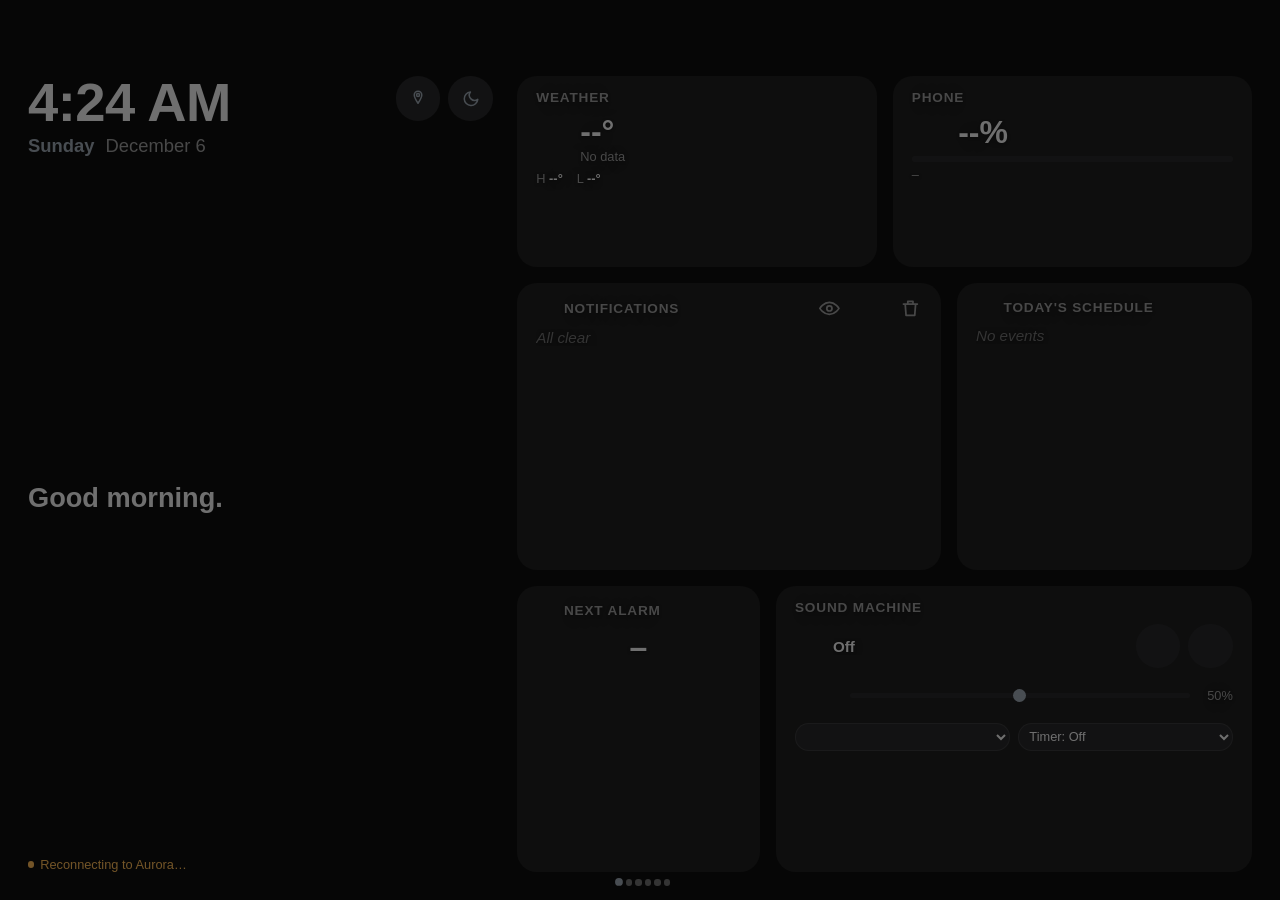
==== commit c5393934: "Fix rain/storm z-index, diversify star twinkle, add black background option, rework sticky notes Rai" ====
--- a/index.html
+++ b/index.html
@@ -71,6 +71,9 @@
     <div class="weather-stars weather-stars-a"></div>
     <div class="weather-stars weather-stars-b"></div>
     <div class="weather-stars weather-stars-c"></div>
+    <div class="weather-stars weather-stars-d"></div>
+    <div class="weather-stars weather-stars-e"></div>
+    <div class="weather-stars weather-stars-f"></div>
     <div class="weather-shooting-star"></div>
     <div class="weather-condensation"></div>
   </div>
@@ -91,12 +94,30 @@
       <div class="sticky-note-banner hidden" id="sticky-note-banner">
         <span class="icon-slot small" id="sticky-note-icon" aria-hidden="true"></span>
         <span class="sticky-note-text" id="sticky-note-text"></span>
+        <span class="sticky-note-count hidden" id="sticky-note-count"></span>
         <button class="sticky-note-dismiss" id="sticky-note-dismiss" type="button" aria-label="Dismiss note">&times;</button>
       </div>
+      <div class="sticky-note-editor-backdrop hidden" id="sticky-note-editor-backdrop"></div>
+      <div class="sticky-note-editor hidden" id="sticky-note-editor">
+        <div class="sticky-note-editor-header">
+          <span class="sticky-note-editor-title">Notes</span>
+          <button class="sticky-note-editor-close" id="sticky-note-editor-close" type="button" aria-label="Close">&times;</button>
+        </div>
+        <div class="sticky-note-add-row">
+          <input type="text" id="sticky-note-add-input" class="settings-text-input" placeholder="Add a note…" maxlength="80" autocomplete="off" aria-label="New note text" />
+          <button class="settings-add-btn" id="sticky-note-add-btn" type="button">Add</button>
+        </div>
+        <div class="sticky-note-list" id="sticky-note-list"></div>
+      </div>
       <section class="hero-panel">
-        <button class="icon-button bedside-trigger-btn" id="bedside-trigger-btn" type="button" aria-label="Enter Bedside Mode">
-          <span class="icon-slot" id="bedside-trigger-icon" aria-hidden="true"></span>
-        </button>
+        <div class="hero-panel-actions">
+          <button class="icon-button sticky-note-trigger-btn" id="sticky-note-trigger-btn" type="button" aria-label="Notes">
+            <span class="icon-slot" id="sticky-note-trigger-icon" aria-hidden="true"></span>
+          </button>
+          <button class="icon-button bedside-trigger-btn" id="bedside-trigger-btn" type="button" aria-label="Enter Bedside Mode">
+            <span class="icon-slot" id="bedside-trigger-icon" aria-hidden="true"></span>
+          </button>
+        </div>
         <header class="clock-panel">
           <div class="clock-time" id="clock-time" aria-live="off">--:--</div>
           <div class="clock-date">
@@ -442,10 +463,6 @@
           <span class="settings-text-label">Name</span>
           <input type="text" id="settings-name-input" class="settings-text-input" placeholder="Your name" autocomplete="off" aria-label="Your name" />
         </div>
-        <div class="settings-text-row">
-          <span class="settings-text-label">Note</span>
-          <input type="text" id="settings-note-input" class="settings-text-input" placeholder="Reminder shown on Overview" autocomplete="off" aria-label="Sticky note reminder" />
-        </div>
       </div>
 
       <div class="settings-section">
@@ -466,6 +483,11 @@
           <button class="settings-add-btn" type="button" id="wallpaper-schedule-add-btn">Add</button>
         </div>
         <div class="settings-schedule-list hidden" id="wallpaper-schedule-list"></div>
+        <div class="settings-text-row">
+          <span class="settings-text-label">Solid black background</span>
+          <button class="settings-switch" id="wallpaper-black-toggle" role="switch" aria-checked="false" aria-label="Use a solid black background instead of photos"></button>
+        </div>
+        <div class="settings-text-hint">Overrides Rotate/Single/Schedule above with plain black - your photo library stays untouched for Ambient Mode.</div>
       </div>
 
       <div class="settings-section">
--- a/style.css
+++ b/style.css
@@ -201,10 +201,12 @@
   min-height: 0;
 }
 
-.bedside-trigger-btn {
+.hero-panel-actions {
   position: absolute;
   top: 0;
   right: 0;
+  display: flex;
+  gap: 0.5em;
 }
 
 .clock-panel {
@@ -416,14 +418,18 @@
   }
 }
 
-/* ---- Sticky note / reminder ------------------------------------------------
-   A short, dashboard-only reminder (see the Settings page's Profile-
-   adjacent Note field) - deliberately its own grid row (see
-   .page-overview's grid-template-rows) rather than shoehorned into the
-   hero-panel's already-tight flex column, which is exactly what caused
-   the severe-alert-banner squeeze bug documented above. Styled distinctly
-   from that banner (accent-tinted, not danger-red) since this is a
-   personal note, not an emergency. */
+/* ---- Sticky notes -----------------------------------------------------------
+   Short dashboard-only reminders - up to STICKY_NOTES_MAX of them (see
+   script.js), managed from a popover opened via the pin icon next to
+   Bedside Mode's trigger in .hero-panel-actions, not Settings, since these
+   are meant to be jotted down and cleared in a couple of taps. The banner
+   itself keeps its own dedicated grid row (see .page-overview's
+   grid-template-rows) rather than being shoehorned into the hero-panel's
+   already-tight flex column, which is exactly what caused the severe-
+   alert-banner squeeze bug documented above - it cycles through whatever
+   notes exist, one at a time, and collapses to zero height when there are
+   none. Styled distinctly from the severe-alert banner (accent-tinted,
+   not danger-red) since this is a personal note, not an emergency. */
 
 .sticky-note-banner {
   display: flex;
@@ -433,6 +439,7 @@
   border-radius: 0.6em;
   background: color-mix(in srgb, var(--accent) 22%, var(--surface));
   color: var(--text-primary);
+  cursor: pointer;
 }
 
 .sticky-note-banner .icon-slot {
@@ -449,6 +456,16 @@
   white-space: nowrap;
 }
 
+.sticky-note-count {
+  flex: none;
+  font-size: 0.66rem;
+  font-variant-numeric: tabular-nums;
+  color: var(--text-primary);
+  background: color-mix(in srgb, var(--accent) 35%, transparent);
+  border-radius: 999px;
+  padding: 0.15em 0.55em;
+}
+
 .sticky-note-dismiss {
   flex: none;
   background: transparent;
@@ -458,6 +475,118 @@
   line-height: 1;
   padding: 0.1em 0.3em;
   cursor: pointer;
+}
+
+/* Invisible full-screen tap-to-close layer behind the editor popover -
+   not a dimmed modal backdrop, since editing a couple of short notes
+   doesn't call for darkening the whole display like Bedside/Ambient
+   Mode's real full-screen takeovers do. */
+.sticky-note-editor-backdrop {
+  position: fixed;
+  inset: 0;
+  z-index: 59;
+}
+
+.sticky-note-editor {
+  position: fixed;
+  top: 3.4rem;
+  left: 1rem;
+  z-index: 60;
+  width: min(21rem, 82vw);
+  max-height: 70vh;
+  overflow-y: auto;
+  display: flex;
+  flex-direction: column;
+  background: var(--surface-elevated);
+  border-radius: var(--radius-lg);
+  padding: 0.8em 0.9em;
+  box-shadow: 0 0.8em 2em rgba(0, 0, 0, 0.5);
+}
+
+.sticky-note-editor::-webkit-scrollbar {
+  display: none;
+}
+
+.sticky-note-editor-header {
+  flex: none;
+  display: flex;
+  align-items: center;
+  justify-content: space-between;
+  margin-bottom: 0.6em;
+}
+
+.sticky-note-editor-title {
+  font-weight: 700;
+  font-size: var(--fs-body);
+}
+
+.sticky-note-editor-close {
+  flex: none;
+  background: transparent;
+  border: none;
+  color: var(--text-secondary);
+  font-size: var(--fs-body-lg);
+  line-height: 1;
+  cursor: pointer;
+  padding: 0.1em 0.3em;
+}
+
+.sticky-note-add-row {
+  flex: none;
+  display: flex;
+  gap: 0.5em;
+  margin-bottom: 0.7em;
+}
+
+.sticky-note-add-row .settings-text-input {
+  flex: 1;
+  min-width: 0;
+}
+
+.sticky-note-list {
+  flex: none;
+  display: flex;
+  flex-direction: column;
+  gap: 0.4em;
+}
+
+.sticky-note-item {
+  display: flex;
+  align-items: center;
+  gap: 0.5em;
+  background: var(--surface);
+  border-radius: var(--radius-md);
+  padding: 0.45em 0.7em;
+}
+
+.sticky-note-item-text {
+  flex: 1;
+  min-width: 0;
+  font-size: var(--fs-caption);
+  overflow-wrap: break-word;
+}
+
+.sticky-note-item-time {
+  flex: none;
+  font-size: 0.68rem;
+  color: var(--text-tertiary);
+}
+
+.sticky-note-item-remove {
+  flex: none;
+  background: transparent;
+  border: none;
+  color: var(--text-tertiary);
+  font-size: var(--fs-body-lg);
+  line-height: 1;
+  cursor: pointer;
+  padding: 0.1em 0.3em;
+}
+
+.sticky-note-empty {
+  font-size: var(--fs-caption);
+  color: var(--text-tertiary);
+  padding: 0.4em 0.1em;
 }
 
 /* An active banner eats real height from the same fixed-height row the
@@ -2573,6 +2702,20 @@
   overflow: hidden;
   pointer-events: none;
   opacity: 0.5;
+}
+
+/* Rain and Storm are dense enough (many continuously-falling streak
+   columns, plus Storm's bolts/flash) that sitting in front of the cards
+   like every other condition reads as genuinely obscuring the dashboard,
+   not just "weather on the glass" - the sparser conditions (sun, clouds,
+   fog, snow, stars) never cover enough of the card area at once for that
+   to matter. Dropped below .pager (z-index 1) for just these two, so the
+   streaks/flash still show over the empty wallpaper but not over card
+   content. body.ambient-active below still wins over this via higher
+   specificity - Ambient Mode has no cards to protect. */
+.weather-bg--rain,
+.weather-bg--storm {
+  z-index: 0;
 }
 
 /* Raises the weather effect above .ambient-overlay (z-index 40) only
@@ -3502,52 +3645,76 @@
   }
 }
 
-/* Every star is its own hand-placed point within one large tile (280px/
-   240px/360px), the same reasoning as the snow layers above - a small
-   regular tile with one dot per cell reads as a moving grid the moment
-   it repeats. Two colors mixed into the "a" layer (cool white + a faint
-   warm tint) - real starlight isn't monochrome, and a sky that's all one
-   color of dot reads as more artificial than one with a little variation. */
+/* Every star is its own hand-placed point within one large tile, the
+   same reasoning as the snow layers above - a small regular tile with
+   one dot per cell reads as a moving grid the moment it repeats. Two
+   colors mixed in (cool white + a faint warm tint) - real starlight
+   isn't monochrome, and a sky that's all one color of dot reads as more
+   artificial than one with a little variation.
+
+   Six layers, not three - each on its own twinkle duration/delay, so the
+   sky reads as individually-flickering stars rather than 2-3 clusters
+   blinking in unison. A single background-image can only animate one
+   opacity for every dot it contains, so more independent-feeling twinkle
+   means more layers, each with fewer stars - the same star count as
+   before, just split six ways instead of three. */
 .weather-bg--night .weather-stars-a {
   display: block;
   background-image: radial-gradient(circle 1px at 6% 22%, rgba(255, 255, 255, 0.85), transparent),
-    radial-gradient(circle 1px at 19% 63%, rgba(255, 244, 220, 0.6), transparent),
-    radial-gradient(circle 1px at 33% 9%, rgba(255, 255, 255, 0.75), transparent),
     radial-gradient(circle 1px at 41% 48%, rgba(255, 244, 220, 0.55), transparent),
+    radial-gradient(circle 1px at 76% 58%, rgba(255, 255, 255, 0.7), transparent),
+    radial-gradient(circle 1px at 12% 91%, rgba(255, 255, 255, 0.65), transparent);
+  background-size: 280px 280px;
+  animation: bg-star-twinkle 5s ease-in-out infinite;
+}
+
+.weather-bg--night .weather-stars-b {
+  display: block;
+  background-image: radial-gradient(circle 1px at 19% 63%, rgba(255, 244, 220, 0.6), transparent),
     radial-gradient(circle 1px at 57% 78%, rgba(255, 255, 255, 0.8), transparent),
+    radial-gradient(circle 1px at 88% 14%, rgba(255, 244, 220, 0.6), transparent),
+    radial-gradient(circle 1px at 48% 92%, rgba(255, 244, 220, 0.5), transparent);
+  background-size: 280px 280px;
+  animation: bg-star-twinkle 5.4s ease-in-out infinite;
+  animation-delay: -1.7s;
+}
+
+.weather-bg--night .weather-stars-c {
+  display: block;
+  background-image: radial-gradient(circle 1px at 33% 9%, rgba(255, 255, 255, 0.75), transparent),
     radial-gradient(circle 1px at 64% 27%, rgba(255, 244, 220, 0.5), transparent),
-    radial-gradient(circle 1px at 76% 58%, rgba(255, 255, 255, 0.7), transparent),
-    radial-gradient(circle 1px at 88% 14%, rgba(255, 244, 220, 0.6), transparent),
     radial-gradient(circle 1px at 93% 68%, rgba(255, 255, 255, 0.78), transparent),
-    radial-gradient(circle 1px at 12% 91%, rgba(255, 255, 255, 0.65), transparent),
-    radial-gradient(circle 1px at 48% 92%, rgba(255, 244, 220, 0.5), transparent),
     radial-gradient(circle 1px at 81% 88%, rgba(255, 255, 255, 0.7), transparent);
   background-size: 280px 280px;
-  animation: bg-star-twinkle 5s ease-in-out infinite;
-}
-
-/* Two more star layers on the same shared twinkle keyframe, phase-shifted
-   via negative delays so they pulse out of sync with each other - real
-   starlight doesn't twinkle in unison, and layers pulsing together read
-   as one flat blink rather than a sky. The third layer's sparser, bigger,
-   brighter dots and faster cycle read as "closer" hero stars against the
-   other two's fainter backdrop. */
-.weather-bg--night .weather-stars-b {
+  animation: bg-star-twinkle 4.6s ease-in-out infinite;
+  animation-delay: -3.1s;
+}
+
+.weather-bg--night .weather-stars-d {
   display: block;
   background-image: radial-gradient(circle 1px at 14% 37%, rgba(210, 225, 255, 0.7), transparent),
-    radial-gradient(circle 1px at 28% 71%, rgba(210, 225, 255, 0.55), transparent),
     radial-gradient(circle 1px at 46% 16%, rgba(210, 225, 255, 0.65), transparent),
+    radial-gradient(circle 1px at 74% 84%, rgba(210, 225, 255, 0.68), transparent),
+    radial-gradient(circle 1px at 95% 66%, rgba(210, 225, 255, 0.62), transparent);
+  background-size: 240px 240px;
+  animation: bg-star-twinkle 5.2s ease-in-out infinite;
+  animation-delay: -0.8s;
+}
+
+.weather-bg--night .weather-stars-e {
+  display: block;
+  background-image: radial-gradient(circle 1px at 28% 71%, rgba(210, 225, 255, 0.55), transparent),
     radial-gradient(circle 1px at 62% 54%, rgba(210, 225, 255, 0.6), transparent),
-    radial-gradient(circle 1px at 74% 84%, rgba(210, 225, 255, 0.68), transparent),
     radial-gradient(circle 1px at 85% 29%, rgba(210, 225, 255, 0.58), transparent),
-    radial-gradient(circle 1px at 95% 66%, rgba(210, 225, 255, 0.62), transparent),
     radial-gradient(circle 1px at 5% 78%, rgba(210, 225, 255, 0.5), transparent);
   background-size: 240px 240px;
-  animation: bg-star-twinkle 5s ease-in-out infinite;
-  animation-delay: -2.3s;
-}
-
-.weather-bg--night .weather-stars-c {
+  animation: bg-star-twinkle 4.8s ease-in-out infinite;
+  animation-delay: -2.4s;
+}
+
+/* Sparser, bigger, brighter "hero" stars read as closer against the
+   other five layers' fainter backdrop. */
+.weather-bg--night .weather-stars-f {
   display: block;
   background-image: radial-gradient(circle 1.4px at 22% 31%, rgba(255, 255, 255, 0.92), transparent),
     radial-gradient(circle 1.4px at 51% 68%, rgba(255, 255, 255, 0.85), transparent),
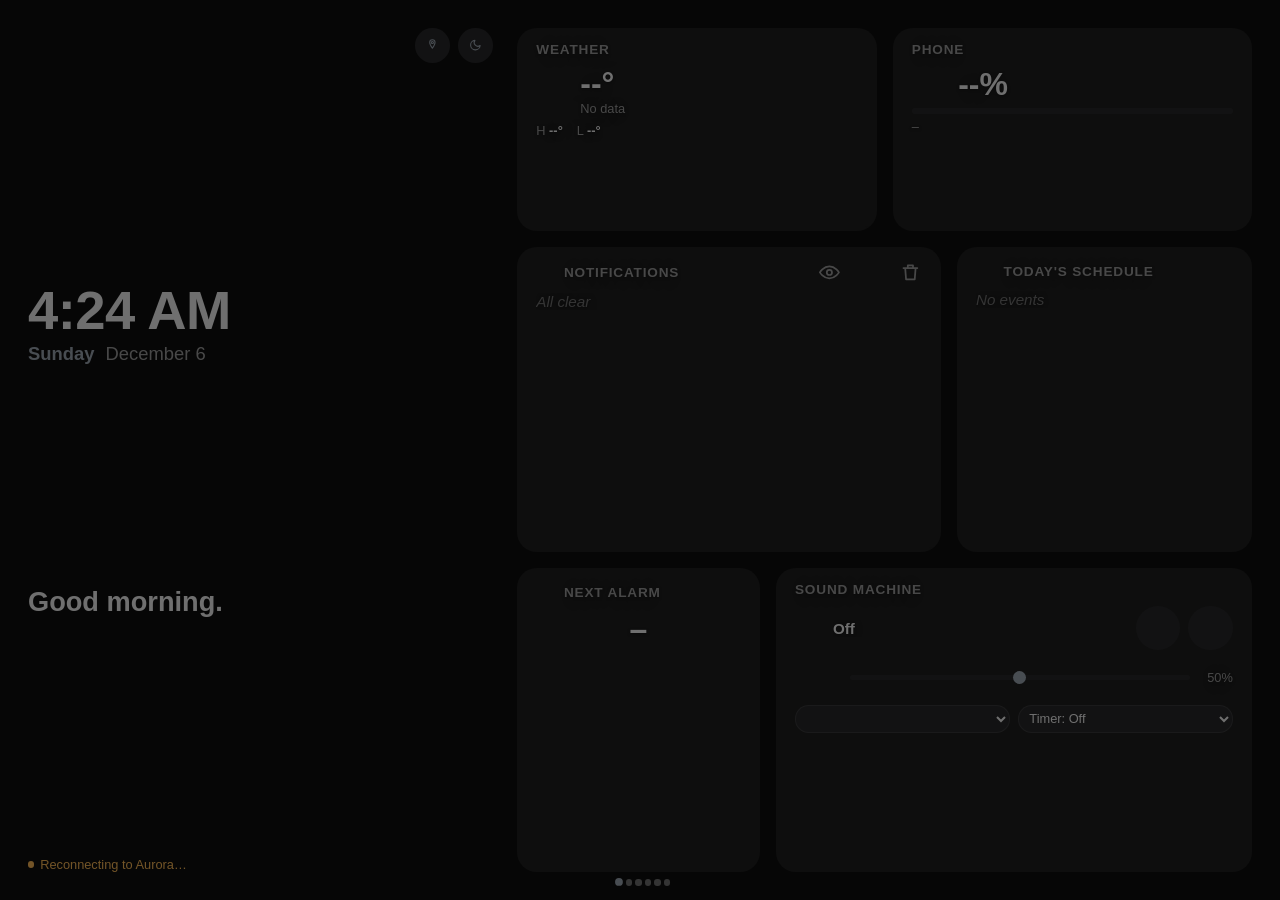
==== commit 03059596: "Stop severe alert/sticky note banners from pushing cards down Both banners lived in dedicated auto g" ====
--- a/index.html
+++ b/index.html
@@ -83,19 +83,21 @@
          (see .card-row/.card-notifications/.card-alarm flex-grow in
          style.css). -->
     <section class="page page-overview" id="page-overview" aria-label="Morning Overview">
-      <div class="severe-alert-banner hidden" id="severe-alert-banner" role="alert">
-        <span class="icon-slot small" id="severe-alert-icon" aria-hidden="true"></span>
-        <div class="severe-alert-text">
-          <div class="severe-alert-event" id="severe-alert-event"></div>
-          <div class="severe-alert-headline" id="severe-alert-headline"></div>
-        </div>
-        <button class="severe-alert-dismiss" id="severe-alert-dismiss" type="button" aria-label="Dismiss alert">&times;</button>
-      </div>
-      <div class="sticky-note-banner hidden" id="sticky-note-banner">
-        <span class="icon-slot small" id="sticky-note-icon" aria-hidden="true"></span>
-        <span class="sticky-note-text" id="sticky-note-text"></span>
-        <span class="sticky-note-count hidden" id="sticky-note-count"></span>
-        <button class="sticky-note-dismiss" id="sticky-note-dismiss" type="button" aria-label="Dismiss note">&times;</button>
+      <div class="overview-banners">
+        <div class="severe-alert-banner hidden" id="severe-alert-banner" role="alert">
+          <span class="icon-slot small" id="severe-alert-icon" aria-hidden="true"></span>
+          <div class="severe-alert-text">
+            <div class="severe-alert-event" id="severe-alert-event"></div>
+            <div class="severe-alert-headline" id="severe-alert-headline"></div>
+          </div>
+          <button class="severe-alert-dismiss" id="severe-alert-dismiss" type="button" aria-label="Dismiss alert">&times;</button>
+        </div>
+        <div class="sticky-note-banner hidden" id="sticky-note-banner">
+          <span class="icon-slot small" id="sticky-note-icon" aria-hidden="true"></span>
+          <span class="sticky-note-text" id="sticky-note-text"></span>
+          <span class="sticky-note-count hidden" id="sticky-note-count"></span>
+          <button class="sticky-note-dismiss" id="sticky-note-dismiss" type="button" aria-label="Dismiss note">&times;</button>
+        </div>
       </div>
       <div class="sticky-note-editor-backdrop hidden" id="sticky-note-editor-backdrop"></div>
       <div class="sticky-note-editor hidden" id="sticky-note-editor">
--- a/style.css
+++ b/style.css
@@ -174,25 +174,40 @@
 .page-overview {
   display: grid;
   grid-template-columns: minmax(260px, 38%) 1fr;
-  /* Row 1 (auto) is the severe alert banner, row 2 (auto) is the sticky
-     note - both 0-height when hidden (display:none removes them from grid
-     layout entirely), so neither steals space from row 3 when there's
-     nothing to show. Row 3 is the original hero-panel/card-grid pair,
-     still side by side. Both banner rows are now explicitly placed
-     (grid-column/grid-row on each) rather than left to auto-placement,
-     now that there's more than one of them to keep straight. */
-  grid-template-rows: auto auto 1fr;
+  grid-template-rows: 1fr;
   gap: clamp(0.75rem, 2vw, 1.5rem);
-}
-
-.sticky-note-banner {
-  grid-column: 1;
-  grid-row: 2;
+  /* Anchors .overview-banners below. */
+  position: relative;
+}
+
+/* The severe alert banner and sticky note both float here instead of
+   taking their own grid row - an earlier version gave each its own auto
+   row, but that meant appearing at all pushed hero-panel/card-grid's
+   shared row shorter (and both columns' content down with it), since
+   .page's fixed height has nowhere else to give. Floating avoids that
+   entirely: hero-panel and card-grid always get the full row regardless
+   of what's showing here. The trade-off is this briefly covers whatever
+   sits at the very top of both columns while a banner is up (the
+   .hero-panel-actions icon row and the first card row) - acceptable for
+   something meant to be transient and dismissible, unlike a permanent
+   layout shift every time one appears. Flex column stacks whichever of
+   the two is visible; display:none on a hidden banner removes it from
+   this flow, so one banner alone doesn't leave a gap where the other
+   would go. */
+.overview-banners {
+  position: absolute;
+  top: 0;
+  left: 0;
+  right: 0;
+  z-index: 5;
+  display: flex;
+  flex-direction: column;
+  gap: 0.5em;
 }
 
 .hero-panel {
   grid-column: 1;
-  grid-row: 3;
+  grid-row: 1;
   position: relative;
   display: flex;
   flex-direction: column;
@@ -201,12 +216,27 @@
   min-height: 0;
 }
 
+/* A real row in the flex column now, not position:absolute over the
+   clock - reserving horizontal padding for it instead (tried first) meant
+   guessing how much width .clock-time actually needs, and guessing wrong
+   either left it overlapping the buttons or wrapping the clock to two
+   lines. A real row costs a little vertical space but needs no guessing:
+   .clock-panel below it always gets the full available width, so the
+   clock is never at risk of wrapping regardless of locale/font/12h-vs-
+   24h text length. */
 .hero-panel-actions {
-  position: absolute;
-  top: 0;
-  right: 0;
-  display: flex;
+  flex: none;
+  display: flex;
+  justify-content: flex-end;
   gap: 0.5em;
+}
+
+/* Smaller than the default .icon-button size specifically in this pair -
+   this row's whole reason for existing is to cost as little of the hero
+   panel's tight vertical budget as possible. */
+.hero-panel-actions .icon-button {
+  width: clamp(1.7rem, 3vw, 2.2rem);
+  height: clamp(1.7rem, 3vw, 2.2rem);
 }
 
 .clock-panel {
@@ -356,8 +386,6 @@
    urgent, with a slow icon pulse to catch a glance without being frantic. */
 
 .severe-alert-banner {
-  grid-column: 1;
-  grid-row: 1;
   display: flex;
   align-items: center;
   gap: 0.6em;
@@ -423,12 +451,10 @@
    script.js), managed from a popover opened via the pin icon next to
    Bedside Mode's trigger in .hero-panel-actions, not Settings, since these
    are meant to be jotted down and cleared in a couple of taps. The banner
-   itself keeps its own dedicated grid row (see .page-overview's
-   grid-template-rows) rather than being shoehorned into the hero-panel's
-   already-tight flex column, which is exactly what caused the severe-
-   alert-banner squeeze bug documented above - it cycles through whatever
-   notes exist, one at a time, and collapses to zero height when there are
-   none. Styled distinctly from the severe-alert banner (accent-tinted,
+   itself floats over the page rather than taking real layout space (see
+   .overview-banners) - it cycles through whatever notes exist, one at a
+   time, and disappears entirely when there are none. Styled distinctly
+   from the severe-alert banner (accent-tinted,
    not danger-red) since this is a personal note, not an emergency. */
 
 .sticky-note-banner {
@@ -589,42 +615,24 @@
   padding: 0.4em 0.1em;
 }
 
-/* An active banner eats real height from the same fixed-height row the
-   clock/briefing/status-line share (see .page-overview's grid-template-
-   rows comment) - none of those are otherwise height-aware, their
-   clamp()s are all width-driven (vw), so nothing was shrinking to
-   compensate and the status line (last in DOM order) was getting pushed
-   past .page's own overflow:hidden edge and disappearing entirely.
-   Toggled by renderSevereAlert() in script.js via a body class rather
-   than a :has() selector, so this doesn't depend on relational-selector
-   support in this kiosk's (older) WebView. */
-body.has-severe-alert {
-  --fs-clock: clamp(1.6rem, 6vw, 2.4rem);
-  --fs-greeting: clamp(1rem, 2vw, 1.3rem);
-  --fs-briefing: clamp(0.78rem, 1.4vw, 0.92rem);
-}
-
-body.has-severe-alert .clock-panel {
-  gap: 0;
-}
-
-body.has-severe-alert .briefing {
-  gap: 0.15rem;
-}
-
-/* Same squeeze, same fix, on the Daily Info page: its own banner plus
-   the forecast strip and radar panel all compete for the same fixed
-   page height as .hero-tile's stacked readouts (icon, temp, condition,
-   H/L, sunrise/sunset, rain, AQI, weather details). Scoped to
-   .page-daily specifically - the Phone page's hero-tile also uses
-   --fs-hero for its battery %, but never shows this banner, so it has
-   no reason to shrink. */
-body.has-severe-alert .page-daily .hero-value {
-  font-size: clamp(1.8rem, 6vw, 2.8rem);
-}
-
-body.has-severe-alert .page-daily .hero-tile {
-  gap: 0.2rem;
+/* The Daily Info page's own copy of the severe alert banner floats the
+   same way .overview-banners does on the Overview page, and for the same
+   reason - it used to take a real row ahead of .page-body-split, shrinking
+   the hero-tile's stacked readouts (icon, temp, condition, H/L, sunrise/
+   sunset, rain, AQI, weather details) every time it appeared. Floating
+   here needs no font-size/gap compensation at all, unlike that old
+   approach - .page-body-split always gets the full page height regardless
+   of whether this banner is showing. */
+.page-daily {
+  position: relative;
+}
+
+.page-daily .severe-alert-banner {
+  position: absolute;
+  top: 0;
+  left: 0;
+  right: 0;
+  z-index: 5;
 }
 
 /* ---- Card grid -----------------------------------------------------------
@@ -643,7 +651,7 @@
 
 .card-grid {
   grid-column: 2;
-  grid-row: 3;
+  grid-row: 1;
   display: flex;
   flex-direction: column;
   gap: clamp(0.5rem, 1.4vw, 1rem);
@@ -1184,12 +1192,11 @@
 
 /* Daily Info's hero-tile stacks more rows than Phone's (icon, temp,
    condition, H/L, sunrise/sunset, AQI, details) - on the Echo Show's fixed
-   960x480 viewport this overflows the page even with no severe alert
-   active, confirmed live (the weather-details-lg line was clipped at the
-   screen edge). --fs-hero/.icon-slot.xlarge are width-driven (vw) clamps,
-   not height-aware, so they don't shrink on their own - override
-   unconditionally for this page rather than only under
-   body.has-severe-alert, which already layers a further squeeze on top. */
+   960x480 viewport this overflows the page, confirmed live (the
+   weather-details-lg line was clipped at the screen edge).
+   --fs-hero/.icon-slot.xlarge are width-driven (vw) clamps, not
+   height-aware, so they don't shrink on their own - override
+   unconditionally for this page. */
 .page-daily .hero-tile {
   gap: clamp(0.15rem, 0.6vh, 0.35rem);
 }
@@ -3823,27 +3830,23 @@
 
   .page-overview {
     grid-template-columns: 1fr;
-    /* Stacked single column now: alert banner, sticky note, hero-panel,
-       then card-grid, each on their own row instead of hero-panel/
-       card-grid sharing a row. */
-    grid-template-rows: auto auto auto 1fr;
-  }
-
-  .sticky-note-banner {
+    /* Stacked single column: hero-panel then card-grid, each on their own
+       row instead of sharing one side by side. The alert/sticky-note
+       banners aren't part of this grid at all any more (see
+       .overview-banners) - they float the same way regardless of width. */
+    grid-template-rows: auto 1fr;
+  }
+
+  .hero-panel {
+    grid-column: 1;
+    grid-row: 1;
+    flex-direction: column;
+    gap: 0.75rem;
+  }
+
+  .card-grid {
     grid-column: 1;
     grid-row: 2;
-  }
-
-  .hero-panel {
-    grid-column: 1;
-    grid-row: 3;
-    flex-direction: column;
-    gap: 0.75rem;
-  }
-
-  .card-grid {
-    grid-column: 1;
-    grid-row: 4;
     height: auto;
   }
 
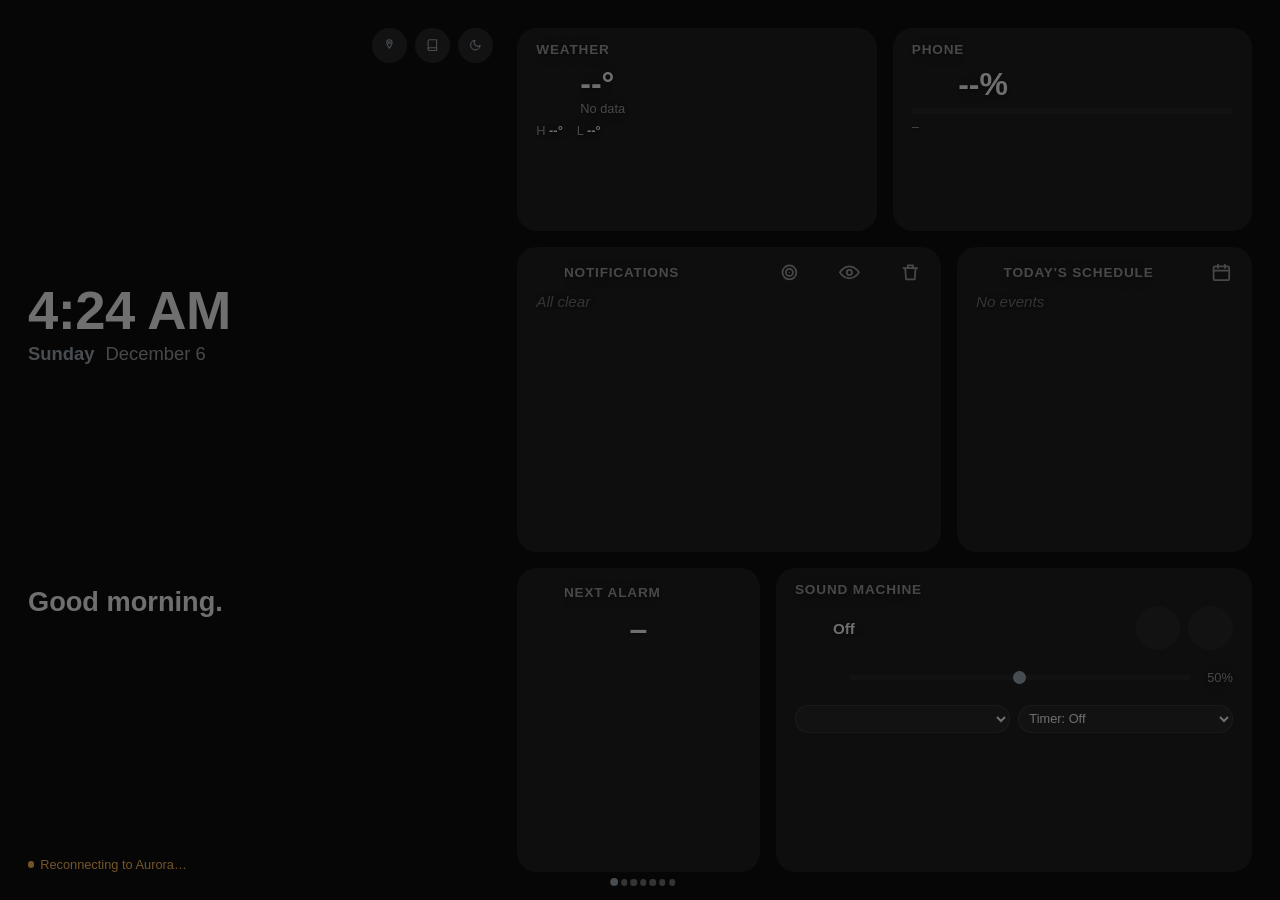
==== commit 6dcdcd76: "Add DND presets, Focus mode, Timer/Stopwatch, Reading Mode, sleep tracking, weekly calendar - DND qu" ====
--- a/index.html
+++ b/index.html
@@ -44,6 +44,11 @@
     <div class="wallpaper-photo-layer" id="wallpaper-bg-b"></div>
     <div class="wallpaper-scrim"></div>
   </div>
+  <!-- Reading Mode's warm, dark overlay - dims and warms whichever page is
+       showing without taking it over the way Bedside/Ambient Mode do (see
+       setupReadingMode() in script.js). Sits above the weather effect and
+       wallpaper but pointer-events:none, so it's purely visual. -->
+  <div class="reading-mode-overlay hidden" id="reading-mode-overlay" aria-hidden="true"></div>
   <div class="weather-bg" id="weather-bg" aria-hidden="true">
     <div class="weather-moon-glow"></div>
     <div class="weather-sun-glow"></div>
@@ -116,6 +121,9 @@
           <button class="icon-button sticky-note-trigger-btn" id="sticky-note-trigger-btn" type="button" aria-label="Notes">
             <span class="icon-slot" id="sticky-note-trigger-icon" aria-hidden="true"></span>
           </button>
+          <button class="icon-button reading-mode-trigger-btn" id="reading-mode-trigger-btn" type="button" aria-label="Toggle Reading Mode" aria-pressed="false">
+            <span class="icon-slot" id="reading-mode-trigger-icon" aria-hidden="true"></span>
+          </button>
           <button class="icon-button bedside-trigger-btn" id="bedside-trigger-btn" type="button" aria-label="Enter Bedside Mode">
             <span class="icon-slot" id="bedside-trigger-icon" aria-hidden="true"></span>
           </button>
@@ -195,6 +203,9 @@
             <button class="notif-clear-btn" id="dnd-toggle-btn" type="button" aria-label="Toggle Do Not Disturb" aria-pressed="false">
               <span class="icon-slot small" id="dnd-toggle-icon" aria-hidden="true"></span>
             </button>
+            <button class="notif-clear-btn" id="focus-toggle-btn" type="button" aria-label="Toggle Focus mode" aria-pressed="false">
+              <span class="icon-slot small" id="focus-toggle-icon" aria-hidden="true"></span>
+            </button>
             <button class="notif-clear-btn" id="privacy-toggle-btn" type="button" aria-label="Toggle notification preview privacy" aria-pressed="false">
               <span class="icon-slot small" id="privacy-toggle-icon" aria-hidden="true"></span>
             </button>
@@ -211,6 +222,9 @@
           <h2 class="card-title">
             <span class="icon-slot small" id="schedule-title-icon" aria-hidden="true"></span>
             <span id="schedule-title-text">Today's Schedule</span>
+            <button class="notif-clear-btn" id="week-view-trigger-btn" type="button" aria-label="View the week">
+              <span class="icon-slot small" id="week-view-trigger-icon" aria-hidden="true"></span>
+            </button>
           </h2>
           <ul class="schedule-list" id="schedule-list">
             <li class="schedule-empty">No events</li>
@@ -290,6 +304,9 @@
             <button class="notif-clear-btn" id="dnd-toggle-btn-lg" type="button" aria-label="Toggle Do Not Disturb" aria-pressed="false">
               <span class="icon-slot small" id="dnd-toggle-icon-lg" aria-hidden="true"></span>
             </button>
+            <button class="notif-clear-btn" id="focus-toggle-btn-lg" type="button" aria-label="Toggle Focus mode" aria-pressed="false">
+              <span class="icon-slot small" id="focus-toggle-icon-lg" aria-hidden="true"></span>
+            </button>
             <button class="notif-clear-btn" id="privacy-toggle-btn-lg" type="button" aria-label="Toggle notification preview privacy" aria-pressed="false">
               <span class="icon-slot small" id="privacy-toggle-icon-lg" aria-hidden="true"></span>
             </button>
@@ -594,6 +611,13 @@
       </div>
 
       <div class="settings-section">
+        <h2 class="settings-title">Sleep History</h2>
+        <div class="settings-text-hint">How long Bedside Mode ran each night - not sensor-based sleep tracking, just when Bedside Mode was on.</div>
+        <div class="sleep-history-chart" id="sleep-history-chart"></div>
+        <div class="settings-text-hint" id="sleep-history-avg">No Bedside Mode sessions yet this week</div>
+      </div>
+
+      <div class="settings-section">
         <h2 class="settings-title">Home Network</h2>
         <div class="settings-text-row">
           <span class="settings-text-label">Subnet</span>
@@ -642,6 +666,43 @@
             <span class="theme-swatch-label">Gruvbox</span>
           </button>
         </div>
+      </div>
+    </section>
+
+    <!-- Page 7: Timer & Stopwatch - deliberately its own page rather than
+         squeezed into the already-packed Clock/Sound Machine page, since a
+         countdown/stopwatch wants real tap targets and a big readable
+         number, not another compressed row. -->
+    <section class="page page-timer" id="page-timer" aria-label="Timer and Stopwatch">
+      <div class="settings-segmented timer-mode-segmented" id="timer-mode-segmented" role="radiogroup" aria-label="Timer or stopwatch">
+        <button class="settings-segment active" type="button" data-mode="timer">Timer</button>
+        <button class="settings-segment" type="button" data-mode="stopwatch">Stopwatch</button>
+      </div>
+
+      <div class="timer-view" id="timer-view">
+        <div class="timer-display" id="timer-display">00:00</div>
+        <div class="timer-presets" id="timer-presets">
+          <button class="timer-preset-btn" type="button" data-minutes="1">1m</button>
+          <button class="timer-preset-btn active" type="button" data-minutes="5">5m</button>
+          <button class="timer-preset-btn" type="button" data-minutes="10">10m</button>
+          <button class="timer-preset-btn" type="button" data-minutes="15">15m</button>
+          <button class="timer-preset-btn" type="button" data-minutes="30">30m</button>
+          <button class="timer-preset-btn" type="button" data-minutes="60">60m</button>
+        </div>
+        <div class="timer-actions">
+          <button class="alarm-action-btn" id="timer-start-btn" type="button">Start</button>
+          <button class="alarm-action-btn timer-secondary-btn" id="timer-reset-btn" type="button">Reset</button>
+        </div>
+      </div>
+
+      <div class="timer-view hidden" id="stopwatch-view">
+        <div class="timer-display" id="stopwatch-display">00:00.0</div>
+        <div class="timer-actions">
+          <button class="alarm-action-btn" id="stopwatch-start-btn" type="button">Start</button>
+          <button class="alarm-action-btn timer-secondary-btn" id="stopwatch-lap-btn" type="button" disabled>Lap</button>
+          <button class="alarm-action-btn timer-secondary-btn" id="stopwatch-reset-btn" type="button">Reset</button>
+        </div>
+        <ul class="stopwatch-laps" id="stopwatch-laps"></ul>
       </div>
     </section>
   </div>
@@ -653,7 +714,34 @@
     <button class="page-dot" data-page="3" aria-label="Clock and Sound Machine"></button>
     <button class="page-dot" data-page="4" aria-label="Wake Alarms"></button>
     <button class="page-dot" data-page="5" aria-label="Settings"></button>
+    <button class="page-dot" data-page="6" aria-label="Timer and Stopwatch"></button>
   </nav>
+
+  <!-- Shared by the DND and Focus toggles (see setupQuickDurationPopover()
+       in script.js) - whichever one was tapped fills in the title and the
+       preset buttons before showing this. One popover, not two, since
+       they're never open at the same time. -->
+  <div class="quick-duration-backdrop hidden" id="quick-duration-backdrop"></div>
+  <div class="quick-duration-popover hidden" id="quick-duration-popover">
+    <div class="quick-duration-header">
+      <span class="quick-duration-title" id="quick-duration-title">Do Not Disturb</span>
+      <button class="sticky-note-editor-close" id="quick-duration-close" type="button" aria-label="Close">&times;</button>
+    </div>
+    <div class="quick-duration-options" id="quick-duration-options"></div>
+  </div>
+
+  <!-- Week-ahead glance, opened from either Schedule card's new calendar
+       icon (see setupWeekView() in script.js). Reuses the sticky-note
+       editor's header/close styling for visual consistency with the
+       other two popovers already on this page. -->
+  <div class="week-view-backdrop hidden" id="week-view-backdrop"></div>
+  <div class="week-view-popover hidden" id="week-view-popover">
+    <div class="sticky-note-editor-header">
+      <span class="sticky-note-editor-title">This Week</span>
+      <button class="sticky-note-editor-close" id="week-view-close" type="button" aria-label="Close">&times;</button>
+    </div>
+    <div class="week-view-days" id="week-view-days"></div>
+  </div>
 
   <!-- Outside the pager so it covers whichever page is active when an
        alarm fires - see reconcileWakeAlarm() in script.js. -->
--- a/style.css
+++ b/style.css
@@ -239,6 +239,34 @@
   height: clamp(1.7rem, 3vw, 2.2rem);
 }
 
+/* ---- Reading Mode --------------------------------------------------------
+   Distinct from Bedside/Ambient Mode - dims and warms whichever page is
+   showing without taking over the screen (no photo cycling, no clock
+   takeover, cards stay fully visible and legible). A warm dark radial
+   wash rather than a CSS filter (brightness()/sepia()) on body - this
+   kiosk's WebView has been unreliable with some "modern" filter/
+   backdrop effects before (see the mDNS/:has() lessons elsewhere), and a
+   plain gradient overlay is cheaper and has no such risk. pointer-events:
+   none keeps every card/button underneath fully tappable. */
+.reading-mode-overlay {
+  position: fixed;
+  inset: 0;
+  z-index: 6;
+  pointer-events: none;
+  background: radial-gradient(ellipse at center, rgba(40, 22, 8, 0.35), rgba(18, 10, 4, 0.6));
+  opacity: 0;
+  transition: opacity 0.6s ease;
+}
+
+body.reading-mode-active .reading-mode-overlay {
+  opacity: 1;
+}
+
+.reading-mode-trigger-btn[aria-pressed="true"] {
+  background: var(--accent);
+  color: var(--surface);
+}
+
 .clock-panel {
   display: flex;
   flex-direction: column;
@@ -533,6 +561,149 @@
   display: none;
 }
 
+/* Shared by the DND and Focus toggles (see setupQuickDurationPopover() in
+   script.js) - centered rather than anchored near the triggering button
+   like the sticky-note editor, since this same popover opens from two
+   different buttons in two different card positions (Overview's compact
+   card, the Phone page's -lg one) rather than one fixed spot. */
+.quick-duration-backdrop {
+  position: fixed;
+  inset: 0;
+  z-index: 59;
+}
+
+.quick-duration-popover {
+  position: fixed;
+  top: 50%;
+  left: 50%;
+  transform: translate(-50%, -50%);
+  z-index: 60;
+  width: min(18rem, 78vw);
+  background: var(--surface-elevated);
+  border-radius: var(--radius-lg);
+  padding: 0.8em 0.9em;
+  box-shadow: 0 0.8em 2em rgba(0, 0, 0, 0.5);
+}
+
+.quick-duration-header {
+  display: flex;
+  align-items: center;
+  justify-content: space-between;
+  margin-bottom: 0.6em;
+}
+
+.quick-duration-title {
+  font-weight: 700;
+  font-size: var(--fs-body);
+}
+
+.quick-duration-options {
+  display: flex;
+  flex-direction: column;
+  gap: 0.4em;
+}
+
+.quick-duration-option {
+  background: var(--surface);
+  border: none;
+  border-radius: var(--radius-md);
+  padding: 0.55em 0.8em;
+  font-family: inherit;
+  font-size: var(--fs-body);
+  color: var(--text-primary);
+  text-align: left;
+  cursor: pointer;
+}
+
+.quick-duration-option:active {
+  background: var(--accent);
+  color: var(--surface);
+}
+
+.quick-duration-option.quick-duration-cancel {
+  color: var(--accent-danger);
+}
+
+/* ---- Week view popover ------------------------------------------------- */
+
+.week-view-backdrop {
+  position: fixed;
+  inset: 0;
+  z-index: 59;
+}
+
+.week-view-popover {
+  position: fixed;
+  top: 50%;
+  left: 50%;
+  transform: translate(-50%, -50%);
+  z-index: 60;
+  width: min(28rem, 88vw);
+  max-height: 82vh;
+  overflow-y: auto;
+  display: flex;
+  flex-direction: column;
+  background: var(--surface-elevated);
+  border-radius: var(--radius-lg);
+  padding: 0.8em 0.9em;
+  box-shadow: 0 0.8em 2em rgba(0, 0, 0, 0.5);
+}
+
+.week-view-popover::-webkit-scrollbar {
+  display: none;
+}
+
+.week-view-days {
+  display: flex;
+  flex-direction: column;
+  gap: 0.5em;
+}
+
+.week-view-day {
+  background: var(--surface);
+  border-radius: var(--radius-md);
+  padding: 0.5em 0.7em;
+}
+
+.week-view-day-header {
+  display: flex;
+  align-items: baseline;
+  gap: 0.5em;
+  font-weight: 700;
+  font-size: var(--fs-body);
+  margin-bottom: 0.2em;
+}
+
+.week-view-day.is-today .week-view-day-header {
+  color: var(--accent);
+}
+
+.week-view-day-date {
+  font-size: var(--fs-caption);
+  color: var(--text-tertiary);
+  font-weight: 500;
+}
+
+.week-view-event {
+  display: flex;
+  gap: 0.5em;
+  font-size: var(--fs-caption);
+  color: var(--text-secondary);
+  padding: 0.1em 0;
+}
+
+.week-view-event-time {
+  flex: none;
+  color: var(--text-tertiary);
+  font-variant-numeric: tabular-nums;
+  width: 3.4em;
+}
+
+.week-view-empty {
+  font-size: var(--fs-caption);
+  color: var(--text-tertiary);
+}
+
 .sticky-note-editor-header {
   flex: none;
   display: flex;
@@ -613,6 +784,43 @@
   font-size: var(--fs-caption);
   color: var(--text-tertiary);
   padding: 0.4em 0.1em;
+}
+
+/* ---- Sleep History chart --------------------------------------------------
+   A plain 7-bar chart, height driven by inline style (see
+   renderSleepHistory() in script.js) rather than an actual charting
+   library - seven divs is not a case that needs one. */
+.sleep-history-chart {
+  flex: none;
+  display: flex;
+  align-items: flex-end;
+  justify-content: space-between;
+  gap: 0.5em;
+  height: 6rem;
+  margin: 0.6em 0 0.3em;
+}
+
+.sleep-bar-col {
+  flex: 1;
+  display: flex;
+  flex-direction: column;
+  align-items: center;
+  justify-content: flex-end;
+  height: 100%;
+  gap: 0.3em;
+}
+
+.sleep-bar {
+  width: 100%;
+  min-height: 2px;
+  border-radius: var(--radius-md) var(--radius-md) 0 0;
+  background: var(--accent);
+}
+
+.sleep-bar-label {
+  flex: none;
+  font-size: 0.68rem;
+  color: var(--text-tertiary);
 }
 
 /* The Daily Info page's own copy of the severe alert banner floats the
@@ -2379,6 +2587,111 @@
 .alarm-dismiss-btn {
   background: var(--accent-danger);
   color: var(--bg);
+}
+
+/* ---- Timer & Stopwatch page --------------------------------------------
+   Centered single-column layout, big tabular-nums readout - the whole
+   point of this page is to be readable at a glance from across a room,
+   the same reasoning the main clock uses. .timer-mode-segmented reuses
+   .settings-segmented's look (imported from the Settings page) rather
+   than inventing a second segmented-control style. */
+
+.page-timer {
+  display: flex;
+  flex-direction: column;
+  align-items: center;
+  justify-content: center;
+  gap: clamp(1rem, 3vh, 2rem);
+}
+
+.timer-mode-segmented {
+  width: min(20rem, 70vw);
+}
+
+.timer-view {
+  display: flex;
+  flex-direction: column;
+  align-items: center;
+  gap: clamp(1rem, 3vh, 1.75rem);
+  width: 100%;
+}
+
+.timer-display {
+  font-size: clamp(3.5rem, 16vw, 6.5rem);
+  font-weight: 700;
+  line-height: 1;
+  letter-spacing: -0.01em;
+  font-variant-numeric: tabular-nums;
+}
+
+.timer-display.timer-running {
+  color: var(--accent);
+}
+
+.timer-display.timer-done {
+  color: var(--accent-danger);
+  animation: severe-alert-pulse 1s ease-in-out infinite;
+}
+
+.timer-presets {
+  display: flex;
+  flex-wrap: wrap;
+  justify-content: center;
+  gap: 0.5em;
+  max-width: 26rem;
+}
+
+.timer-preset-btn {
+  background: var(--surface-elevated);
+  border: 2px solid transparent;
+  border-radius: var(--radius-md);
+  padding: 0.5em 1em;
+  font-family: inherit;
+  font-size: var(--fs-body);
+  color: var(--text-primary);
+  cursor: pointer;
+}
+
+.timer-preset-btn.active {
+  border-color: var(--accent);
+  color: var(--accent);
+}
+
+.timer-actions {
+  display: flex;
+  gap: 1em;
+}
+
+.timer-secondary-btn {
+  background: var(--surface-elevated);
+  color: var(--text-primary);
+}
+
+.stopwatch-laps {
+  list-style: none;
+  margin: 0;
+  padding: 0;
+  width: min(20rem, 70vw);
+  max-height: 9rem;
+  overflow-y: auto;
+  display: flex;
+  flex-direction: column-reverse;
+  gap: 0.3em;
+}
+
+.stopwatch-laps::-webkit-scrollbar {
+  display: none;
+}
+
+.stopwatch-laps li {
+  display: flex;
+  justify-content: space-between;
+  background: var(--surface-elevated);
+  border-radius: var(--radius-md);
+  padding: 0.4em 0.8em;
+  font-size: var(--fs-body);
+  font-variant-numeric: tabular-nums;
+  color: var(--text-secondary);
 }
 
 /* ---- Bedside Mode ------------------------------------------------------------
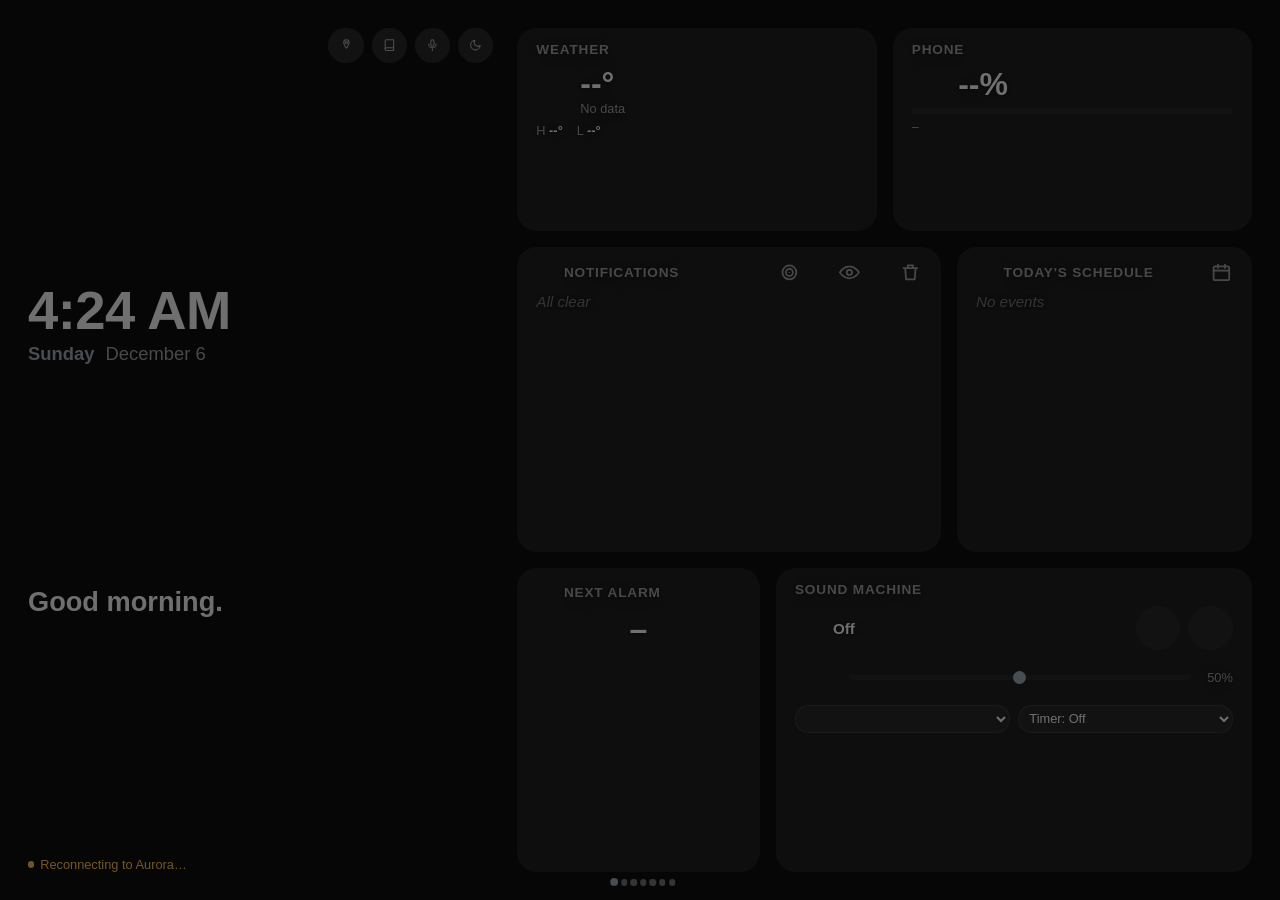
==== commit 27d0d390: "Expand voice commands beyond alarm dismiss/snooze Adds a shared VOICE_COMMANDS table plus a press-to" ====
--- a/index.html
+++ b/index.html
@@ -5,6 +5,8 @@
   <!-- Fixed kiosk display: no pinch-zoom, no accidental double-tap zoom. -->
   <meta name="viewport" content="width=device-width, initial-scale=1, maximum-scale=1, user-scalable=no" />
   <title>Aurora Dashboard</title>
+  <link rel="manifest" href="manifest.json" />
+  <meta name="theme-color" content="#000000" />
   <script>
     // Applied synchronously, before the stylesheet paints anything, so a
     // saved theme choice never flashes the default look first.
@@ -124,6 +126,9 @@
           <button class="icon-button reading-mode-trigger-btn" id="reading-mode-trigger-btn" type="button" aria-label="Toggle Reading Mode" aria-pressed="false">
             <span class="icon-slot" id="reading-mode-trigger-icon" aria-hidden="true"></span>
           </button>
+          <button class="icon-button voice-command-btn" id="voice-command-btn" type="button" aria-label="Voice command">
+            <span class="icon-slot" id="voice-command-icon" aria-hidden="true"></span>
+          </button>
           <button class="icon-button bedside-trigger-btn" id="bedside-trigger-btn" type="button" aria-label="Enter Bedside Mode">
             <span class="icon-slot" id="bedside-trigger-icon" aria-hidden="true"></span>
           </button>
@@ -762,6 +767,7 @@
       </div>
       <button class="alarm-action-btn alarm-dismiss-btn" id="alarm-dismiss-btn" type="button">Dismiss</button>
     </div>
+    <div class="alarm-voice-hint hidden" id="alarm-voice-hint">Or just say "snooze" or "dismiss"</div>
   </div>
 
   <!-- Bedside Mode - outside the pager (like the alarm overlay above) since
--- a/style.css
+++ b/style.css
@@ -267,6 +267,12 @@
   color: var(--surface);
 }
 
+.voice-command-btn.listening {
+  background: var(--accent);
+  color: var(--surface);
+  animation: severe-alert-pulse 1.2s ease-in-out infinite;
+}
+
 .clock-panel {
   display: flex;
   flex-direction: column;
@@ -2553,6 +2559,15 @@
   align-items: flex-start;
   gap: 1em;
   margin-top: 1em;
+}
+
+/* Only shown when startAlarmVoiceListening() actually found
+   SpeechRecognition support (see script.js) - never claims voice control
+   works when it silently can't. */
+.alarm-voice-hint {
+  margin-top: 1.2em;
+  font-size: var(--fs-caption);
+  color: var(--text-tertiary);
 }
 
 .alarm-action-btn {
@@ -4219,6 +4234,47 @@
   --radius-md: 1.1rem;
 }
 
+/* M3's actual signature isn't the palette, it's the "expressive" motion -
+   a large, slow-breathing tonal wash behind the hero panel, like the
+   dynamic-color wallpaper backdrop stock Android 12+ builds this exact
+   palette from. ::before rather than a real element so it costs nothing
+   in markup and naturally paints behind .hero-panel's real children
+   (pseudo-elements insert first) without needing z-index at all. */
+[data-theme="materialyou"] .hero-panel::before {
+  content: "";
+  position: absolute;
+  top: -25%;
+  right: -25%;
+  width: 24rem;
+  height: 24rem;
+  border-radius: 50%;
+  background: radial-gradient(circle, color-mix(in srgb, var(--accent) 20%, transparent), transparent 72%);
+  pointer-events: none;
+}
+
+@keyframes m3-glow-breathe {
+  0%, 100% {
+    transform: scale(1);
+    opacity: 0.65;
+  }
+  50% {
+    transform: scale(1.1);
+    opacity: 1;
+  }
+}
+
+[data-theme="materialyou"] .hero-panel::before {
+  animation: m3-glow-breathe 9s ease-in-out infinite;
+}
+
+/* Cards get an even bigger, more "pill"-like radius than the theme's own
+   already-large default - M3's containers are rounder than almost
+   anything else in Android's design language. */
+[data-theme="materialyou"] .card,
+[data-theme="materialyou"] .panel {
+  border-radius: 1.6rem;
+}
+
 [data-theme="nothingos"] {
   --bg: #000000;
   --surface: #0a0a0a;
@@ -4237,6 +4293,7 @@
 
 [data-theme="nothingos"] .card {
   border: 1px solid var(--divider);
+  background: transparent;
 }
 
 [data-theme="nothingos"] .card-title {
@@ -4245,6 +4302,45 @@
 
 [data-theme="nothingos"] .page-dot.active::before {
   background: #d1223b !important;
+}
+
+/* Nothing's signature red "Glyph" LED, pulsing like a real notification
+   light - a small dot before every card title rather than the plain
+   uppercase label alone. */
+[data-theme="nothingos"] .card-title::before,
+[data-theme="nothingos"] .panel-title::before {
+  content: "";
+  display: inline-block;
+  width: 0.4em;
+  height: 0.4em;
+  border-radius: 50%;
+  background: #d1223b;
+  animation: nothing-glyph-pulse 2.4s ease-in-out infinite;
+}
+
+@keyframes nothing-glyph-pulse {
+  0%, 100% {
+    opacity: 0.45;
+    box-shadow: 0 0 0 0 rgba(209, 34, 59, 0.5);
+  }
+  50% {
+    opacity: 1;
+    box-shadow: 0 0 0.4em 0.05em rgba(209, 34, 59, 0.5);
+  }
+}
+
+/* A halftone dot-matrix cutout over the big clock digits - Nothing's own
+   glyph typeface is itself built from a dot grid. mask-image degrades
+   gracefully (solid text instead of dotted) on the rare WebView that
+   doesn't support it, so there's no real risk in reaching for it here. */
+[data-theme="nothingos"] .clock-time,
+[data-theme="nothingos"] .clock-time-huge {
+  -webkit-mask-image: radial-gradient(circle, #000 52%, transparent 53%);
+  -webkit-mask-size: 5px 5px;
+  -webkit-mask-repeat: repeat;
+  mask-image: radial-gradient(circle, #000 52%, transparent 53%);
+  mask-size: 5px 5px;
+  mask-repeat: repeat;
 }
 
 [data-theme="pixel"] {
@@ -4260,6 +4356,50 @@
   --shadow: 0 6px 20px rgba(0, 0, 0, 0.4);
   --radius-lg: 1.5rem;
   --radius-md: 1rem;
+}
+
+/* Google's own 4-color dots (the boot animation, the Assistant mic, the
+   old Photos logo) as a small flourish under the clock - the one truly
+   Google-specific visual signature stock Android's own settings/theming
+   UI never actually uses itself. */
+[data-theme="pixel"] .clock-panel::after {
+  content: "";
+  display: block;
+  width: 3.4em;
+  height: 0.55em;
+  margin-top: 0.35em;
+  background:
+    radial-gradient(circle, #4285f4 32%, transparent 33%) 0% 50% / 25% 100% no-repeat,
+    radial-gradient(circle, #ea4335 32%, transparent 33%) 33% 50% / 25% 100% no-repeat,
+    radial-gradient(circle, #fbbc05 32%, transparent 33%) 66% 50% / 25% 100% no-repeat,
+    radial-gradient(circle, #34a853 32%, transparent 33%) 100% 50% / 25% 100% no-repeat;
+  opacity: 0.9;
+}
+
+/* The page-dot indicator cycles through the same 4 colors instead of a
+   single flat accent - each dot's *position* picks its color, not
+   whichever page is active, so the sequence stays stable as you swipe. */
+[data-theme="pixel"] .page-dot:nth-child(4n + 1).active::before {
+  background: #4285f4 !important;
+}
+
+[data-theme="pixel"] .page-dot:nth-child(4n + 2).active::before {
+  background: #ea4335 !important;
+}
+
+[data-theme="pixel"] .page-dot:nth-child(4n + 3).active::before {
+  background: #fbbc05 !important;
+}
+
+[data-theme="pixel"] .page-dot:nth-child(4n + 4).active::before {
+  background: #34a853 !important;
+}
+
+/* A soft expanding ring on press, in place of the shared .icon-button
+   fill-swap - closer to stock Android's own ripple feedback than a hard
+   color change. */
+[data-theme="pixel"] .icon-button:active {
+  box-shadow: 0 0 0 0.5em color-mix(in srgb, var(--accent) 16%, transparent);
 }
 
 [data-theme="retrocrt"] {
@@ -4306,6 +4446,41 @@
   );
 }
 
+/* Tube curvature vignette - a real CRT's phosphor is brightest dead
+   center and falls off toward the corners, unlike a flat LCD. Static
+   gradient, same z-index tier as the scanlines, painted first so the
+   scanlines still read on top of it. */
+html[data-theme="retrocrt"]::before {
+  content: "";
+  position: fixed;
+  inset: 0;
+  z-index: 3;
+  pointer-events: none;
+  background: radial-gradient(ellipse at center, transparent 55%, rgba(0, 0, 0, 0.5) 100%);
+}
+
+/* An occasional brief dip, not a constant strobe - steps(1) gives it a
+   sharp digital snap rather than a smooth fade, closer to a real tube's
+   flicker than a breathing pulse would read. */
+@keyframes crt-flicker {
+  0%, 95%, 100% {
+    opacity: 1;
+  }
+  96% {
+    opacity: 0.9;
+  }
+  97% {
+    opacity: 1;
+  }
+  98% {
+    opacity: 0.94;
+  }
+}
+
+[data-theme="retrocrt"] body {
+  animation: crt-flicker 7s steps(1) infinite;
+}
+
 [data-theme="oledminimal"] {
   --bg: #000000;
   --surface: #000000;
@@ -4325,6 +4500,39 @@
   border: 1px solid var(--divider);
 }
 
+/* This theme's whole identity is restraint - true blacks, no shadow, no
+   decoration - so its one signature touch has to be quiet too: a hairline
+   accent rule under each card title that gently breathes rather than
+   sitting static, the smallest possible sign of life without betraying
+   the minimalism it's built around. */
+[data-theme="oledminimal"] .card-title,
+[data-theme="oledminimal"] .panel-title {
+  position: relative;
+  padding-bottom: 0.35em;
+}
+
+[data-theme="oledminimal"] .card-title::after,
+[data-theme="oledminimal"] .panel-title::after {
+  content: "";
+  position: absolute;
+  bottom: 0;
+  left: 0;
+  height: 1px;
+  background: var(--accent);
+  animation: oled-rule-breathe 6s ease-in-out infinite;
+}
+
+@keyframes oled-rule-breathe {
+  0%, 100% {
+    width: 1.2em;
+    opacity: 0.3;
+  }
+  50% {
+    width: 2.2em;
+    opacity: 0.75;
+  }
+}
+
 [data-theme="catppuccin"] {
   --bg: #1e1e2e;
   --surface: #181825;
@@ -4337,6 +4545,29 @@
   --accent-blue: #89b4fa;
   --divider: rgba(205, 214, 244, 0.1);
   --shadow: 0 8px 24px rgba(0, 0, 0, 0.4);
+  --radius-lg: 1.4rem;
+  --radius-md: 0.9rem;
+}
+
+/* Catppuccin's community identity is "cozy" above all - a soft colored
+   glow around every card (mauve, its signature accent) rather than a
+   plain dark shadow, plus a second warm wash behind the hero panel using
+   the palette's blue for a little more color variety than one hue alone. */
+[data-theme="catppuccin"] .card,
+[data-theme="catppuccin"] .panel {
+  box-shadow: 0 0 1.6em color-mix(in srgb, var(--accent) 14%, transparent), var(--shadow);
+}
+
+[data-theme="catppuccin"] .hero-panel::before {
+  content: "";
+  position: absolute;
+  top: -20%;
+  left: -15%;
+  width: 20rem;
+  height: 20rem;
+  border-radius: 50%;
+  background: radial-gradient(circle, color-mix(in srgb, var(--accent-blue) 20%, transparent), transparent 72%);
+  pointer-events: none;
 }
 
 [data-theme="nord"] {
@@ -4351,6 +4582,27 @@
   --accent-blue: #5e81ac;
   --divider: rgba(236, 239, 244, 0.1);
   --shadow: 0 8px 24px rgba(0, 0, 0, 0.4);
+  --radius-lg: 0.6rem;
+  --radius-md: 0.4rem;
+}
+
+/* Nord's whole palette is arctic light - sharper, more geometric corners
+   than the shared default (already overridden above) plus a faint frost
+   vignette at the screen edges, like looking through a cold window. Same
+   static-gradient-not-backdrop-filter reasoning as the weather
+   condensation effect elsewhere: costs nothing per frame. */
+[data-theme="nord"] .card,
+[data-theme="nord"] .panel {
+  border: 1px solid var(--divider);
+}
+
+html[data-theme="nord"]::before {
+  content: "";
+  position: fixed;
+  inset: 0;
+  z-index: 3;
+  pointer-events: none;
+  background: radial-gradient(ellipse at center, transparent 58%, rgba(136, 192, 208, 0.1) 100%);
 }
 
 [data-theme="gruvbox"] {
@@ -4368,3 +4620,24 @@
   --radius-lg: 1rem;
   --radius-md: 0.7rem;
 }
+
+/* Gruvbox's whole appeal is "vintage terminal, warm paper" rather than
+   clinical dark mode - a faint dot-grain texture over everything (a tiny
+   static tile, not an image, so it costs nothing to paint) plus a warm
+   inset highlight on every card standing in for the subtle bevel old
+   terminal chrome had. */
+html[data-theme="gruvbox"]::before {
+  content: "";
+  position: fixed;
+  inset: 0;
+  z-index: 3;
+  pointer-events: none;
+  opacity: 0.05;
+  background-image: radial-gradient(circle, #000 1px, transparent 1px);
+  background-size: 3px 3px;
+}
+
+[data-theme="gruvbox"] .card,
+[data-theme="gruvbox"] .panel {
+  box-shadow: inset 0 0 0 1px rgba(235, 219, 178, 0.07), 0 8px 20px rgba(0, 0, 0, 0.35);
+}
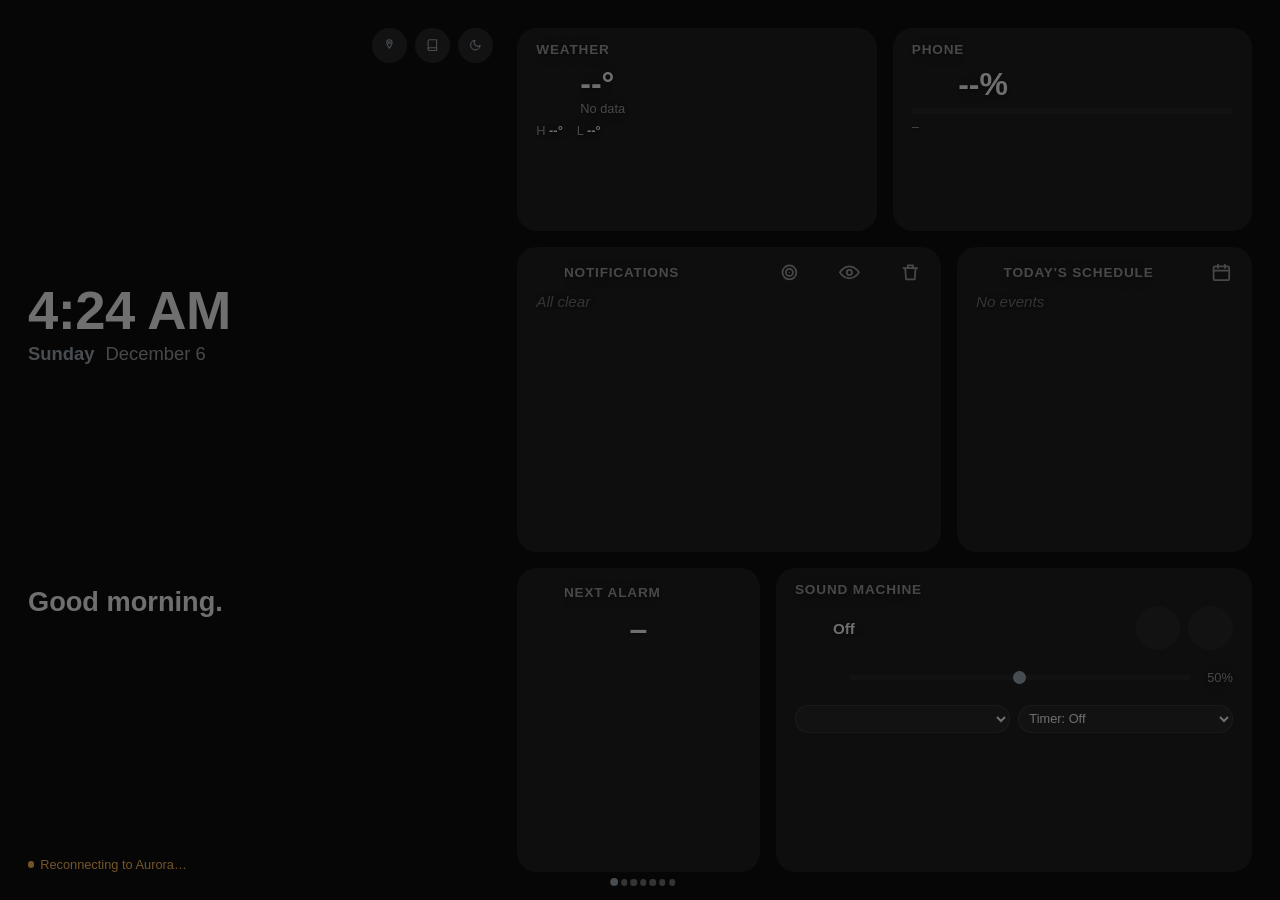
==== commit 39324340: "Remove voice command features Fully Kiosk's microphone access is gated behind a paid tier, so Speech" ====
--- a/index.html
+++ b/index.html
@@ -126,9 +126,6 @@
           <button class="icon-button reading-mode-trigger-btn" id="reading-mode-trigger-btn" type="button" aria-label="Toggle Reading Mode" aria-pressed="false">
             <span class="icon-slot" id="reading-mode-trigger-icon" aria-hidden="true"></span>
           </button>
-          <button class="icon-button voice-command-btn" id="voice-command-btn" type="button" aria-label="Voice command">
-            <span class="icon-slot" id="voice-command-icon" aria-hidden="true"></span>
-          </button>
           <button class="icon-button bedside-trigger-btn" id="bedside-trigger-btn" type="button" aria-label="Enter Bedside Mode">
             <span class="icon-slot" id="bedside-trigger-icon" aria-hidden="true"></span>
           </button>
@@ -767,7 +764,6 @@
       </div>
       <button class="alarm-action-btn alarm-dismiss-btn" id="alarm-dismiss-btn" type="button">Dismiss</button>
     </div>
-    <div class="alarm-voice-hint hidden" id="alarm-voice-hint">Or just say "snooze" or "dismiss"</div>
   </div>
 
   <!-- Bedside Mode - outside the pager (like the alarm overlay above) since
--- a/style.css
+++ b/style.css
@@ -267,12 +267,6 @@
   color: var(--surface);
 }
 
-.voice-command-btn.listening {
-  background: var(--accent);
-  color: var(--surface);
-  animation: severe-alert-pulse 1.2s ease-in-out infinite;
-}
-
 .clock-panel {
   display: flex;
   flex-direction: column;
@@ -2561,21 +2555,17 @@
   margin-top: 1em;
 }
 
-/* Only shown when startAlarmVoiceListening() actually found
-   SpeechRecognition support (see script.js) - never claims voice control
-   works when it silently can't. */
-.alarm-voice-hint {
-  margin-top: 1.2em;
-  font-size: var(--fs-caption);
-  color: var(--text-tertiary);
-}
-
+/* Deliberately oversized - this is meant to be hit accurately half-asleep
+   in the dark, not a normal-density UI control. min-width/min-height
+   guarantee a large target even for "Snooze" 's short label. */
 .alarm-action-btn {
-  padding: 0.8em 2em;
+  padding: 1.1em 2.2em;
+  min-width: 9.5rem;
+  min-height: 4.2rem;
   border-radius: var(--radius-lg);
   border: none;
-  font-size: var(--fs-body-lg);
-  font-weight: 600;
+  font-size: var(--fs-display);
+  font-weight: 700;
   cursor: pointer;
 }
 
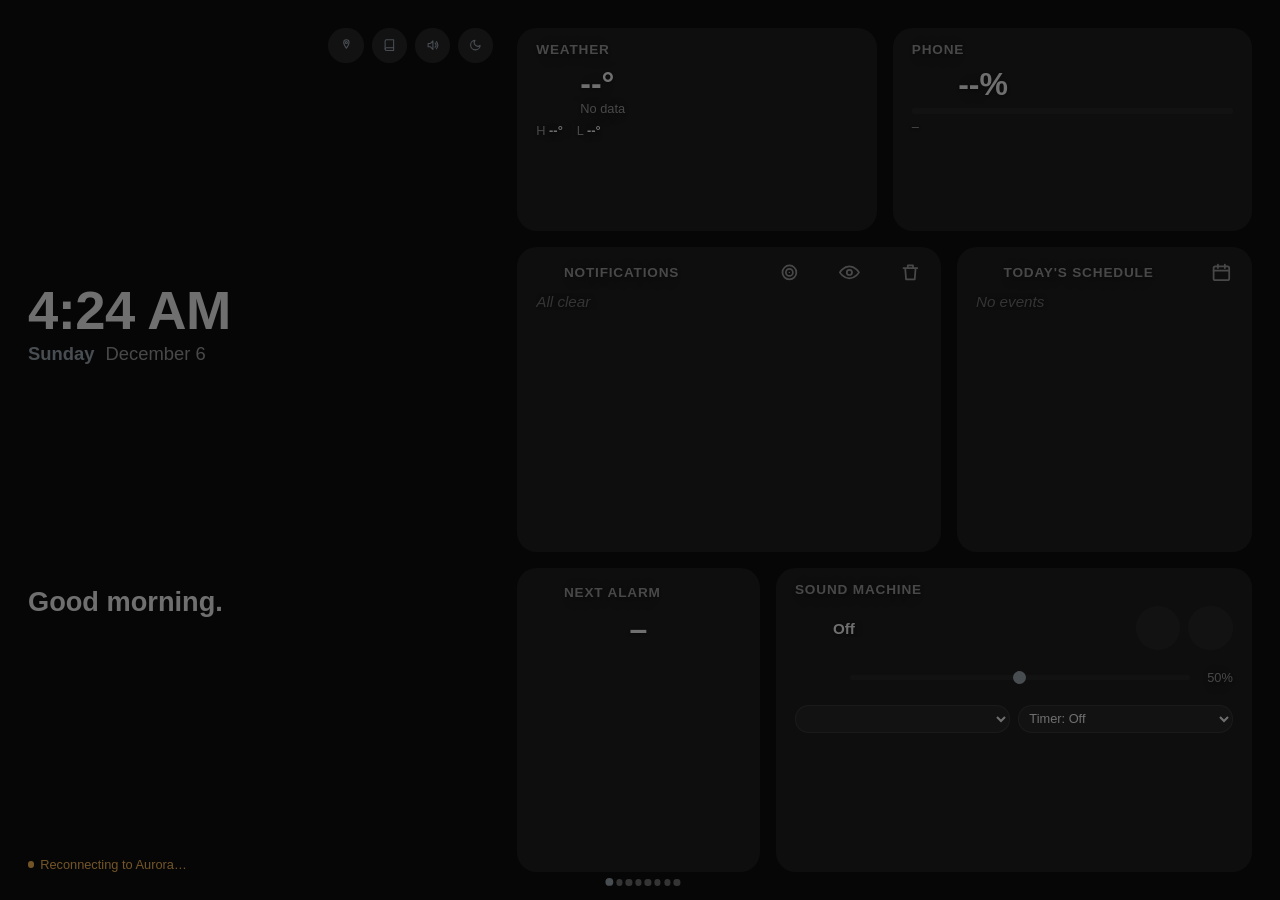
==== commit 0477c5aa: "Add headliner features to replace voice commands Good Morning Briefing (net-new speechSynthesis supp" ====
--- a/index.html
+++ b/index.html
@@ -126,6 +126,9 @@
           <button class="icon-button reading-mode-trigger-btn" id="reading-mode-trigger-btn" type="button" aria-label="Toggle Reading Mode" aria-pressed="false">
             <span class="icon-slot" id="reading-mode-trigger-icon" aria-hidden="true"></span>
           </button>
+          <button class="icon-button morning-briefing-btn" id="morning-briefing-btn" type="button" aria-label="Hear this morning's briefing">
+            <span class="icon-slot" id="morning-briefing-icon" aria-hidden="true"></span>
+          </button>
           <button class="icon-button bedside-trigger-btn" id="bedside-trigger-btn" type="button" aria-label="Enter Bedside Mode">
             <span class="icon-slot" id="bedside-trigger-icon" aria-hidden="true"></span>
           </button>
@@ -246,6 +249,11 @@
         <section class="card card-sound" id="card-sound" aria-label="Sound Machine">
           <h2 class="card-title">Sound Machine</h2>
           <div class="card-body">
+            <div class="sound-rain-hint hidden" id="sound-rain-hint">
+              <span class="icon-slot small" id="sound-rain-hint-icon" aria-hidden="true"></span>
+              <button class="sound-rain-hint-text" id="sound-rain-hint-play" type="button">It's raining - play Rain sounds?</button>
+              <button class="sound-rain-hint-dismiss" id="sound-rain-hint-dismiss" type="button" aria-label="Dismiss suggestion">&times;</button>
+            </div>
             <div class="sound-current">
               <span class="icon-slot" id="sound-icon" aria-hidden="true"></span>
               <span id="sound-name" class="sound-name">Off</span>
@@ -348,6 +356,10 @@
             <span>Sunrise <b id="weather-sunrise-lg">--:--</b></span>
             <span>Sunset <b id="weather-sunset-lg">--:--</b></span>
           </div>
+          <div class="weather-range-lg weather-moon-row">
+            <span id="weather-moon-label-lg"></span>
+            <button class="night-sky-trigger-btn" id="night-sky-trigger-btn" type="button">Night Sky</button>
+          </div>
           <div class="weather-rain-lg hidden" id="weather-rain-lg">
             <span class="icon-slot small" id="weather-rain-icon-lg" aria-hidden="true"></span>
             <span id="weather-rain-text-lg"></span>
@@ -472,7 +484,40 @@
       </div>
     </section>
 
-    <!-- Page 6: Settings - just the theme picker for now. One shared
+    <!-- Page 6: Sleep Insights - promotes what used to be a small chart
+         buried in Settings into its own page. Still backed by the exact
+         same localStorage session log (see startSleepSession()/
+         endSleepSession() in script.js) - "how did I actually sleep"
+         deserves more than a corner of Settings most people never open. -->
+    <section class="page page-sleep" id="page-sleep" aria-label="Sleep Insights">
+      <h2 class="sleep-page-title">
+        <span class="icon-slot" id="sleep-page-title-icon" aria-hidden="true"></span>
+        Sleep Insights
+      </h2>
+
+      <div class="sleep-stats-row">
+        <div class="sleep-stat">
+          <span class="sleep-stat-value" id="sleep-stat-avg">–</span>
+          <span class="sleep-stat-label">avg this week</span>
+        </div>
+        <div class="sleep-stat">
+          <span class="sleep-stat-value" id="sleep-stat-streak">–</span>
+          <span class="sleep-stat-label">night streak</span>
+        </div>
+      </div>
+
+      <div class="settings-section">
+        <h2 class="settings-title">Last 7 Days</h2>
+        <div class="sleep-history-chart" id="sleep-history-chart"></div>
+      </div>
+
+      <div class="settings-section">
+        <h2 class="settings-title">Last 30 Days</h2>
+        <div class="sleep-trend-chart" id="sleep-trend-chart"></div>
+      </div>
+    </section>
+
+    <!-- Page 7: Settings - just the theme picker for now. One shared
          layout/JS underneath every theme (see the [data-theme] blocks at
          the end of style.css) - each swatch just swaps CSS variables and
          a handful of signature rules, nothing here or in script.js
@@ -613,10 +658,9 @@
       </div>
 
       <div class="settings-section">
-        <h2 class="settings-title">Sleep History</h2>
-        <div class="settings-text-hint">How long Bedside Mode ran each night - not sensor-based sleep tracking, just when Bedside Mode was on.</div>
-        <div class="sleep-history-chart" id="sleep-history-chart"></div>
-        <div class="settings-text-hint" id="sleep-history-avg">No Bedside Mode sessions yet this week</div>
+        <h2 class="settings-title">Sleep Insights</h2>
+        <div class="settings-text-hint">How long Bedside Mode ran each night, plus a 30-day trend and streak.</div>
+        <button class="alarm-action-btn timer-secondary-btn" id="see-sleep-insights-btn" type="button">See Sleep Insights</button>
       </div>
 
       <div class="settings-section">
@@ -671,7 +715,7 @@
       </div>
     </section>
 
-    <!-- Page 7: Timer & Stopwatch - deliberately its own page rather than
+    <!-- Page 8: Timer & Stopwatch - deliberately its own page rather than
          squeezed into the already-packed Clock/Sound Machine page, since a
          countdown/stopwatch wants real tap targets and a big readable
          number, not another compressed row. -->
@@ -715,8 +759,9 @@
     <button class="page-dot" data-page="2" aria-label="Daily Info"></button>
     <button class="page-dot" data-page="3" aria-label="Clock and Sound Machine"></button>
     <button class="page-dot" data-page="4" aria-label="Wake Alarms"></button>
-    <button class="page-dot" data-page="5" aria-label="Settings"></button>
-    <button class="page-dot" data-page="6" aria-label="Timer and Stopwatch"></button>
+    <button class="page-dot" data-page="5" aria-label="Sleep Insights"></button>
+    <button class="page-dot" data-page="6" aria-label="Settings"></button>
+    <button class="page-dot" data-page="7" aria-label="Timer and Stopwatch"></button>
   </nav>
 
   <!-- Shared by the DND and Focus toggles (see setupQuickDurationPopover()
@@ -862,6 +907,17 @@
     </div>
   </div>
 
+  <div class="night-sky-overlay hidden" id="night-sky-overlay" aria-label="Night sky, tap anywhere to exit">
+    <div class="night-sky-header">
+      <span id="night-sky-moon-label"></span>
+    </div>
+    <div class="night-sky-meteor-hint hidden" id="night-sky-meteor-hint"></div>
+    <div class="night-sky-chart-wrap">
+      <svg class="night-sky-chart" id="night-sky-chart" viewBox="0 0 360 150" preserveAspectRatio="xMidYMid meet" aria-hidden="true"></svg>
+    </div>
+    <div class="night-sky-list" id="night-sky-list"></div>
+  </div>
+
   <script src="script.js"></script>
 </body>
 </html>
--- a/style.css
+++ b/style.css
@@ -267,6 +267,12 @@
   color: var(--surface);
 }
 
+.morning-briefing-btn.speaking {
+  background: var(--accent);
+  color: var(--surface);
+  animation: severe-alert-pulse 1.2s ease-in-out infinite;
+}
+
 .clock-panel {
   display: flex;
   flex-direction: column;
@@ -821,6 +827,72 @@
   flex: none;
   font-size: 0.68rem;
   color: var(--text-tertiary);
+}
+
+/* ---- Page 6: Sleep Insights -------------------------------------------------- */
+
+.page-sleep {
+  display: flex;
+  flex-direction: column;
+  gap: clamp(0.4rem, 1vh, 0.7rem);
+}
+
+.sleep-page-title {
+  flex: none;
+  display: flex;
+  align-items: center;
+  gap: 0.5em;
+  margin: 0;
+  font-size: var(--fs-body-lg);
+  font-weight: 600;
+}
+
+.sleep-stats-row {
+  flex: none;
+  display: flex;
+  gap: 1rem;
+}
+
+.sleep-stat {
+  flex: 1;
+  display: flex;
+  flex-direction: column;
+  align-items: center;
+  gap: 0.2em;
+  padding: 0.5em;
+  border-radius: var(--radius-lg);
+  background: var(--surface);
+}
+
+.sleep-stat-value {
+  font-size: var(--fs-display);
+  font-weight: 700;
+  color: var(--text-primary);
+}
+
+.sleep-stat-label {
+  font-size: var(--fs-caption);
+  color: var(--text-tertiary);
+}
+
+/* A plain sparkline - 30 thin bars, no per-bar labels (see
+   renderSleepTrend() in script.js) since 30 of those would be unreadable
+   at this width. Same visual language as .sleep-bar above, just thinner. */
+.sleep-trend-chart {
+  flex: none;
+  display: flex;
+  align-items: flex-end;
+  gap: 2px;
+  height: 3.5rem;
+  margin: 0.4em 0 0.2em;
+}
+
+.sleep-trend-bar {
+  flex: 1;
+  min-height: 2px;
+  border-radius: 1px 1px 0 0;
+  background: var(--accent);
+  opacity: 0.85;
 }
 
 /* The Daily Info page's own copy of the severe alert banner floats the
@@ -1030,6 +1102,44 @@
 
 .weather-rain .icon-slot.small {
   color: inherit;
+}
+
+/* Same shape as .weather-rain (icon + small accent-colored text row), but
+   interactive - the text itself is the "yes, play it" action, with a
+   separate small "x" for "no thanks, not today." */
+.sound-rain-hint {
+  display: flex;
+  align-items: center;
+  gap: 0.4em;
+  font-size: var(--fs-caption);
+  color: var(--accent);
+  margin-bottom: 0.6em;
+}
+
+.sound-rain-hint .icon-slot.small {
+  color: inherit;
+}
+
+.sound-rain-hint-text {
+  background: none;
+  border: none;
+  padding: 0;
+  font: inherit;
+  color: inherit;
+  text-decoration: underline;
+  text-underline-offset: 0.15em;
+  cursor: pointer;
+}
+
+.sound-rain-hint-dismiss {
+  background: none;
+  border: none;
+  padding: 0 0.2em;
+  margin-left: auto;
+  font-size: 1.1em;
+  line-height: 1;
+  color: var(--text-tertiary);
+  cursor: pointer;
 }
 
 /* ---- Phone card ----------------------------------------------------------- */
@@ -1442,6 +1552,22 @@
 .weather-range-lg b {
   color: var(--text-primary);
   font-weight: 600;
+}
+
+.weather-moon-row {
+  gap: 0.5em;
+}
+
+.night-sky-trigger-btn {
+  margin-left: auto;
+  background: var(--surface-elevated);
+  border: none;
+  color: var(--text-secondary);
+  border-radius: var(--radius-lg);
+  padding: 0.3em 0.8em;
+  font-family: inherit;
+  font-size: var(--fs-caption);
+  cursor: pointer;
 }
 
 .weather-rain-lg {
@@ -4209,6 +4335,113 @@
    intentionally shared across every theme, not something themes opt out
    of. */
 
+/* ---- Night Sky View ------------------------------------------------------
+   Which naked-eye planets and ~40 of the brightest stars are above the
+   horizon right now - a full-screen "summoned overlay, tap anywhere to
+   exit" shape. See currentSkyPositions()/renderNightSkyView() in script.js. */
+
+/* Fixed dark-navy/gold colors rather than var(--bg)/var(--accent) - unlike
+   most of this dashboard's chrome, this view is depicting something real
+   (the actual night sky), so it should look like one regardless of which
+   theme is active, the same reasoning wallpaper photos and weather
+   background effects don't shift with the theme either. */
+.night-sky-overlay {
+  position: fixed;
+  inset: 0;
+  z-index: 70;
+  display: flex;
+  flex-direction: column;
+  align-items: center;
+  justify-content: center;
+  gap: 1em;
+  padding: 1.5em;
+  background: radial-gradient(ellipse at 50% 100%, #0d1526, #030509);
+}
+
+.night-sky-header {
+  display: flex;
+  align-items: center;
+  gap: 0.6em;
+  font-size: var(--fs-body-lg);
+  color: #e8ecf5;
+}
+
+.night-sky-meteor-hint {
+  font-size: var(--fs-caption);
+  color: #ffd873;
+  text-align: center;
+}
+
+.night-sky-chart-wrap {
+  width: min(100%, 34rem);
+}
+
+.night-sky-chart {
+  width: 100%;
+  height: auto;
+  overflow: visible;
+}
+
+.night-sky-horizon-line {
+  stroke: rgba(232, 236, 245, 0.25);
+  stroke-width: 1;
+}
+
+.night-sky-compass-label {
+  fill: rgba(232, 236, 245, 0.5);
+  font-size: 9px;
+}
+
+.night-sky-dot {
+  fill: #ffd873;
+}
+
+.night-sky-dot-label {
+  fill: #e8ecf5;
+  font-size: 9px;
+}
+
+.night-sky-constellation-line {
+  stroke: rgba(232, 236, 245, 0.3);
+  stroke-width: 0.75;
+}
+
+.night-sky-star-dot {
+  fill: #e8ecf5;
+}
+
+.night-sky-star-label {
+  fill: rgba(232, 236, 245, 0.55);
+  font-size: 7px;
+  letter-spacing: 0.02em;
+}
+
+.night-sky-list {
+  width: min(100%, 24rem);
+  display: flex;
+  flex-direction: column;
+  gap: 0.5em;
+}
+
+.night-sky-row {
+  display: flex;
+  justify-content: space-between;
+  gap: 0.6em;
+  font-size: var(--fs-caption);
+  color: #cfd6e6;
+}
+
+.night-sky-row-name {
+  font-weight: 600;
+  color: #ffd873;
+}
+
+.night-sky-empty {
+  font-size: var(--fs-caption);
+  color: #9aa5b1;
+  text-align: center;
+}
+
 [data-theme="materialyou"] {
   --bg: #1c1b1f;
   --surface: #272528;
